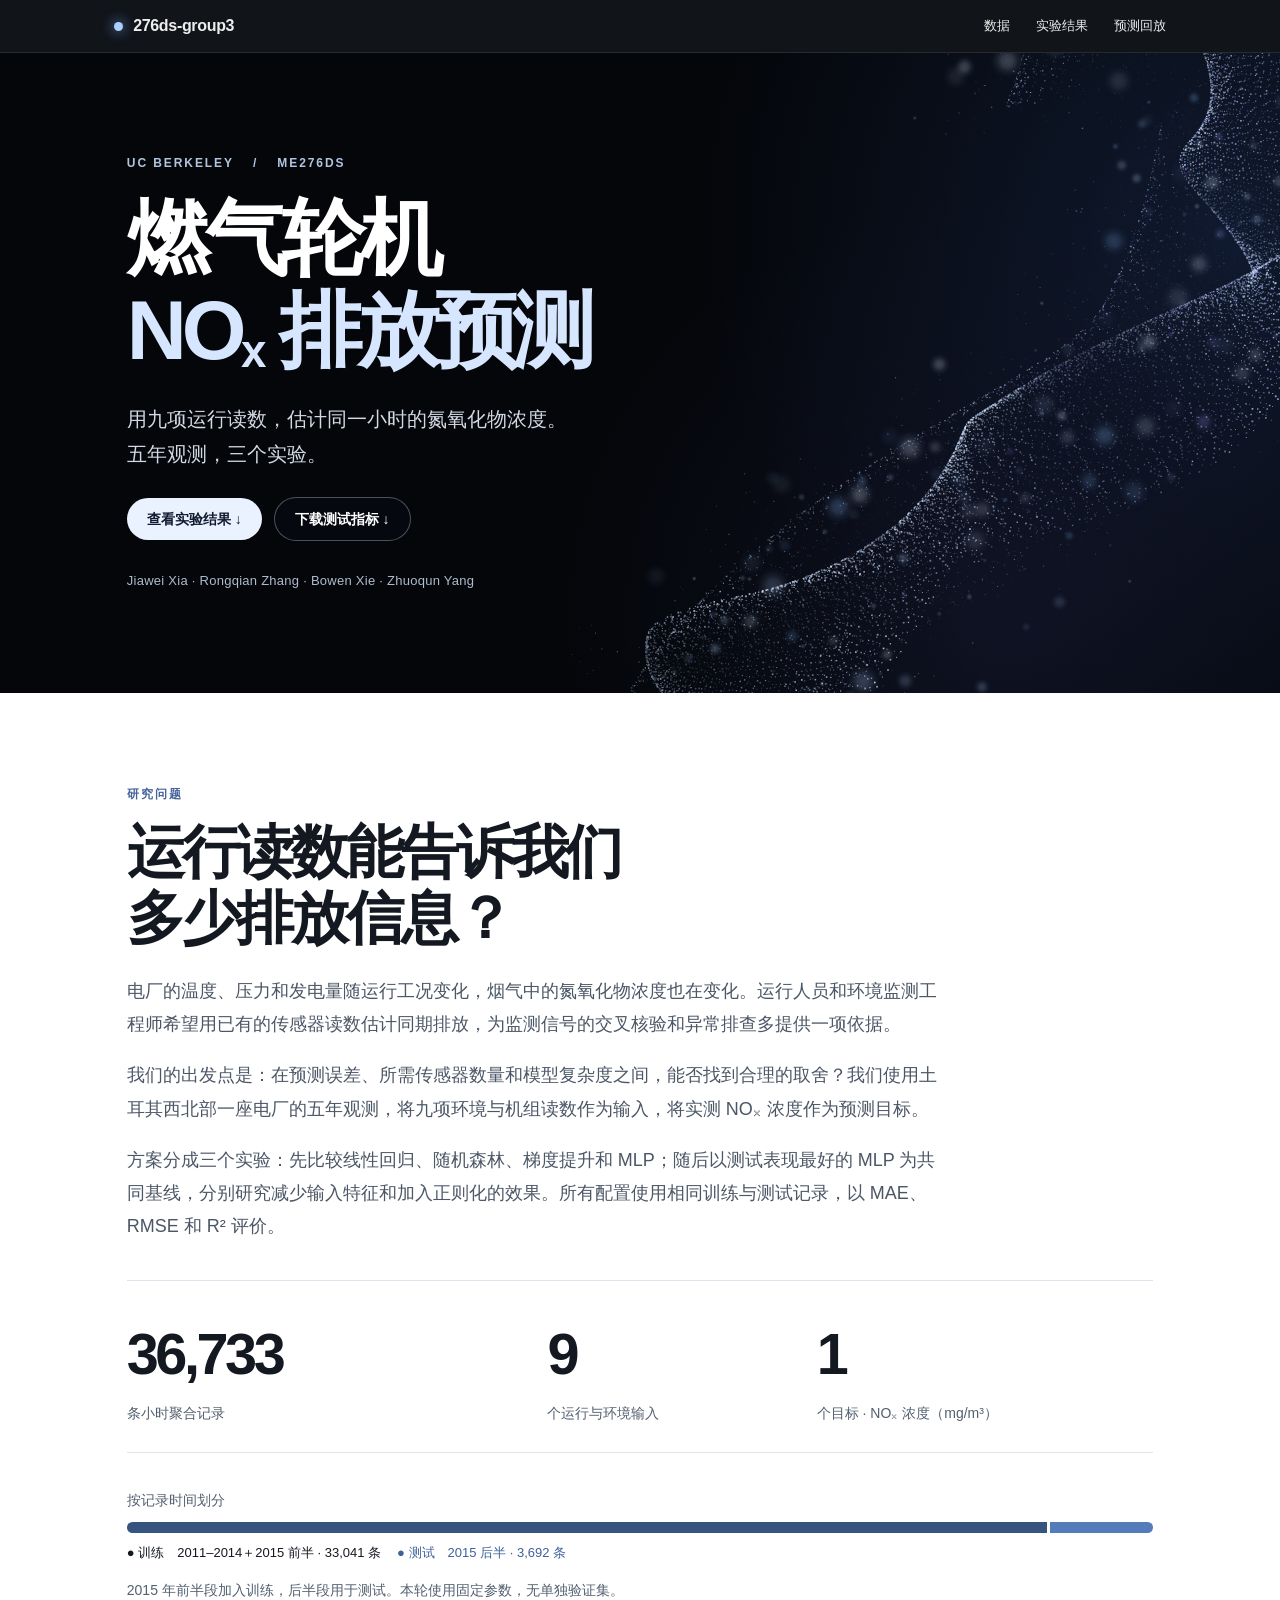
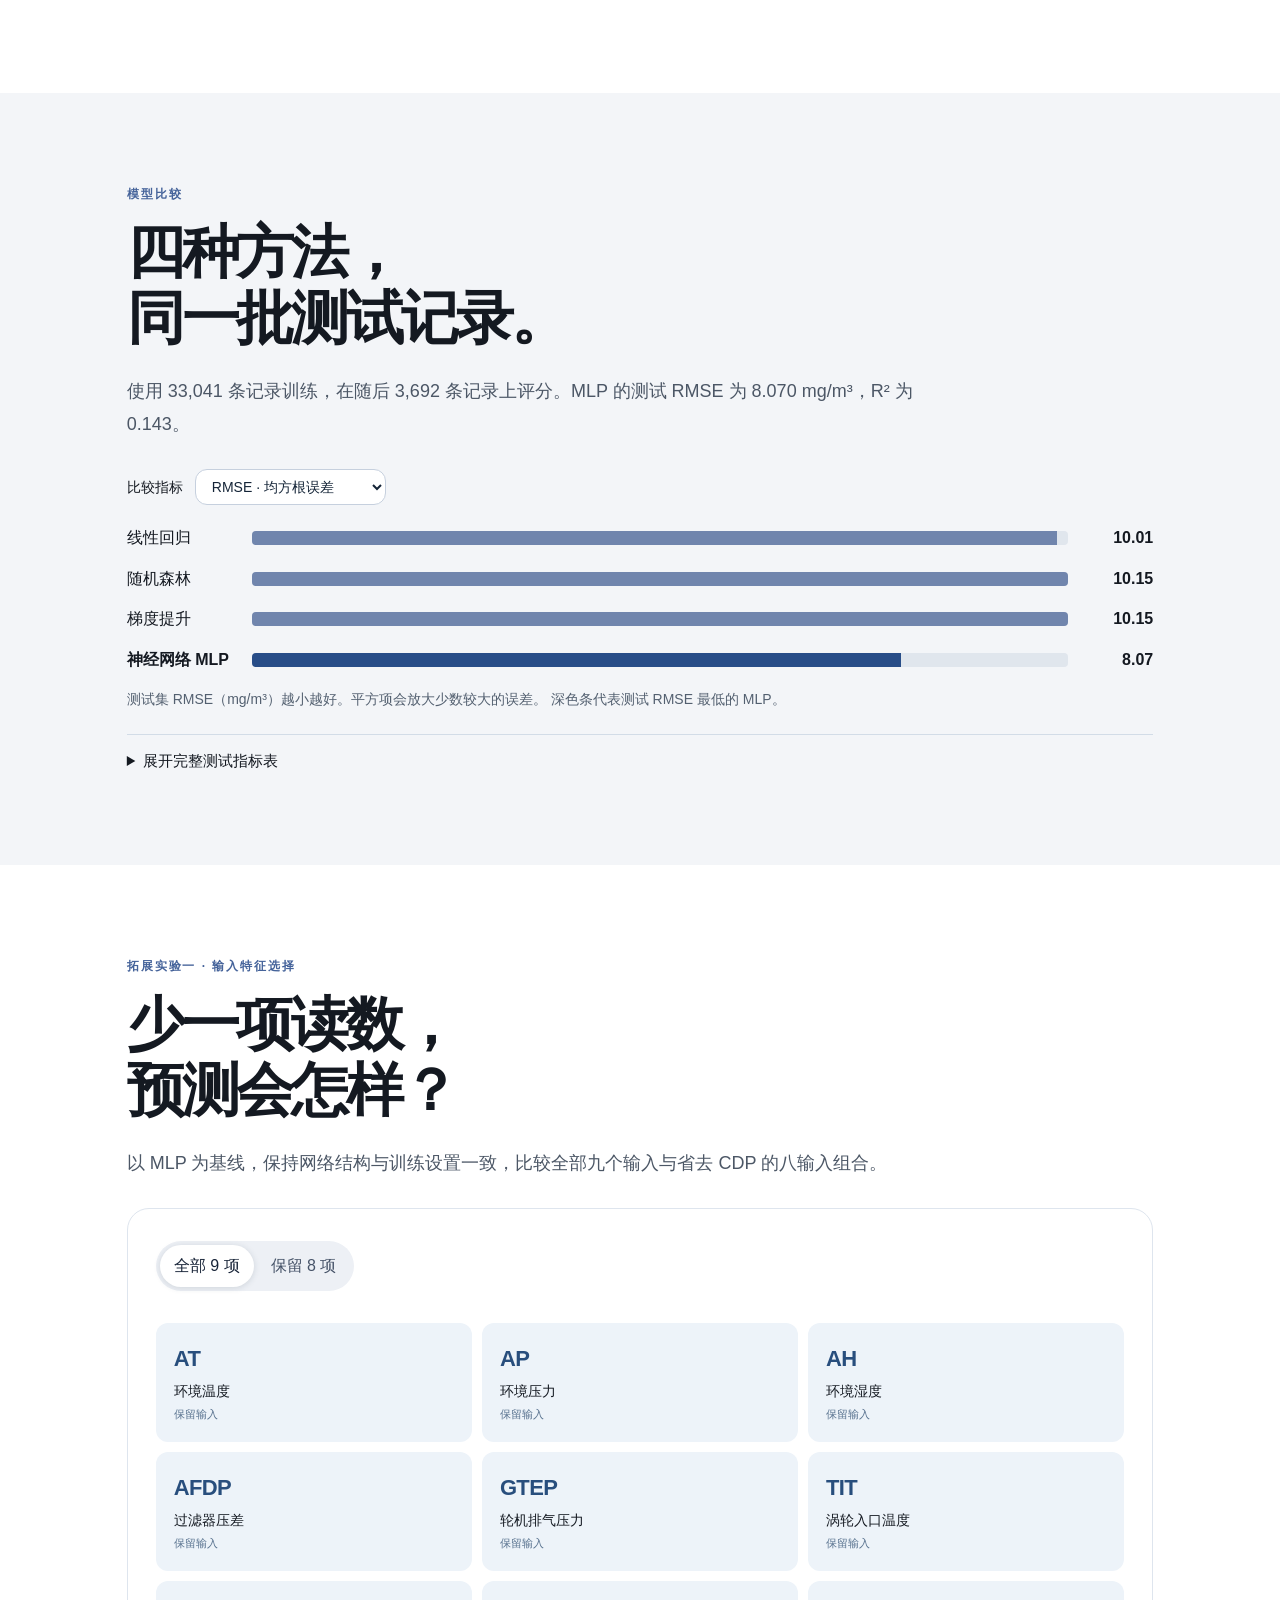
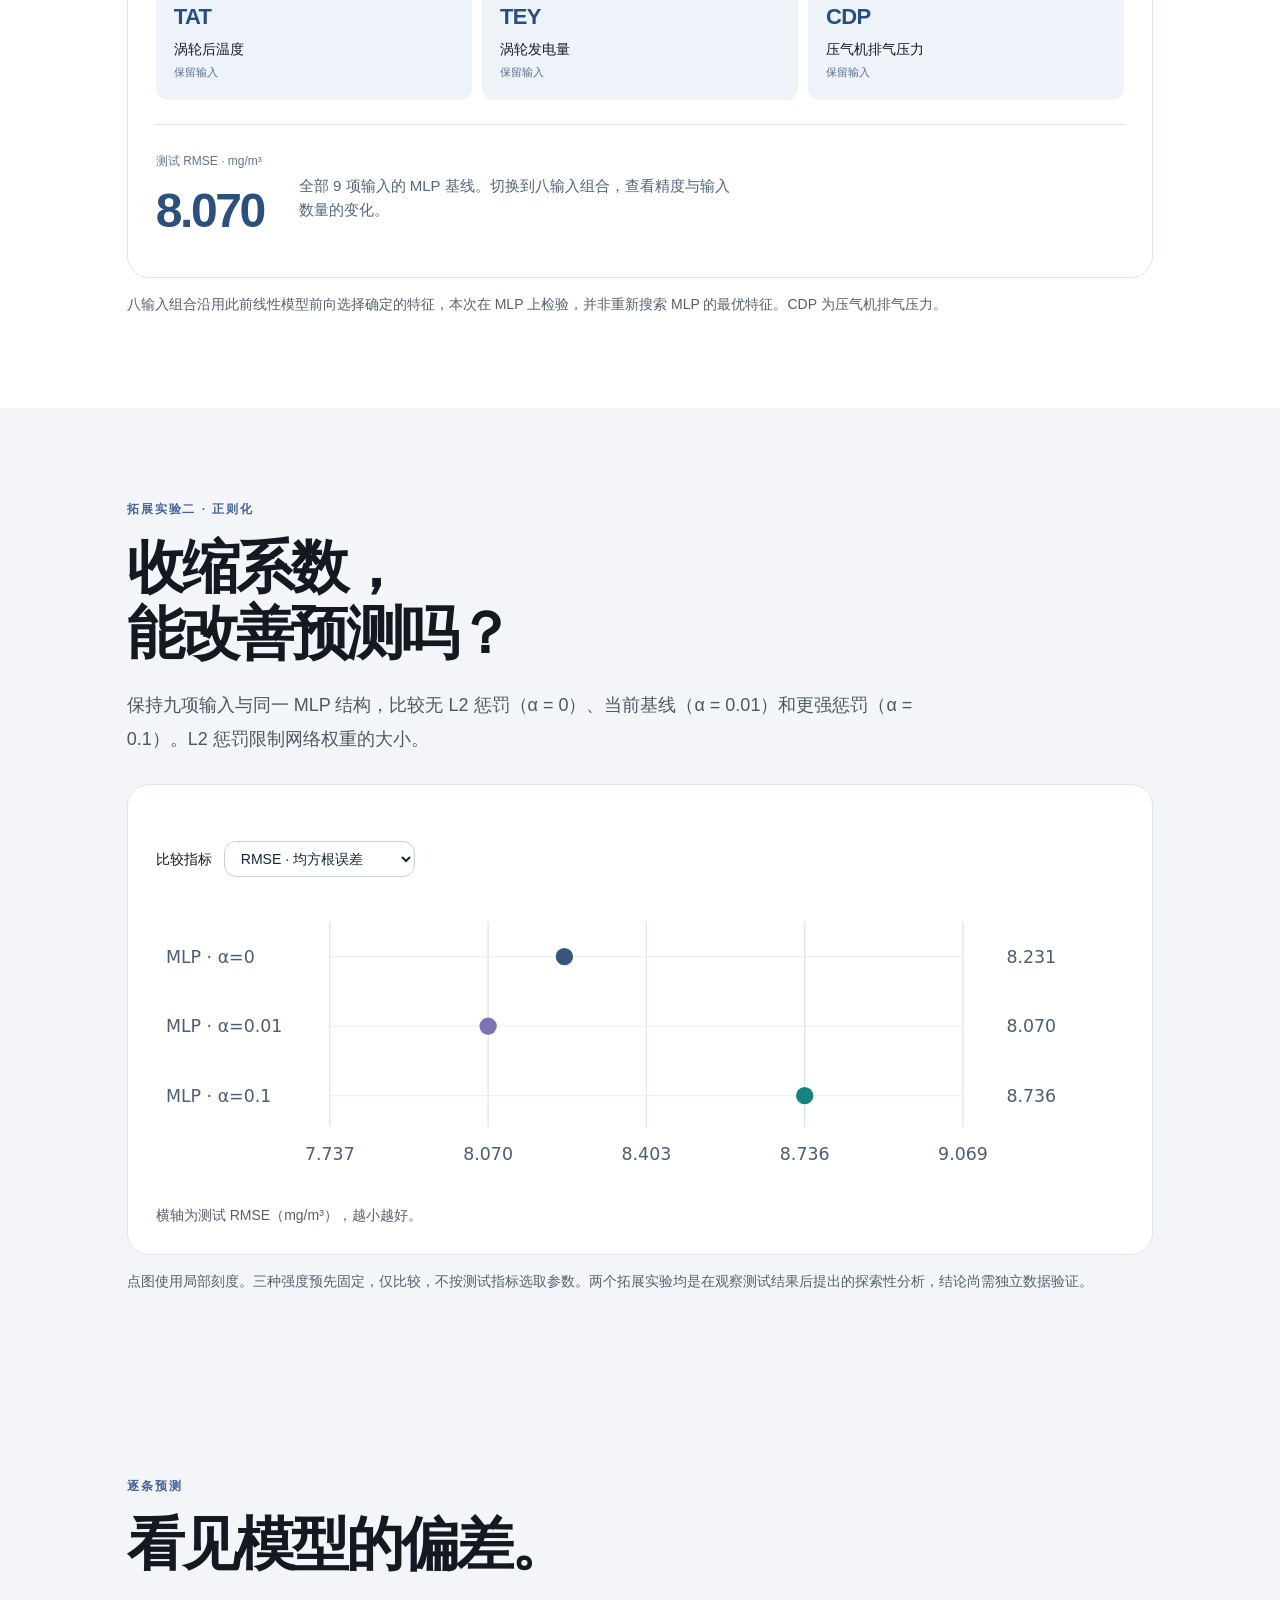
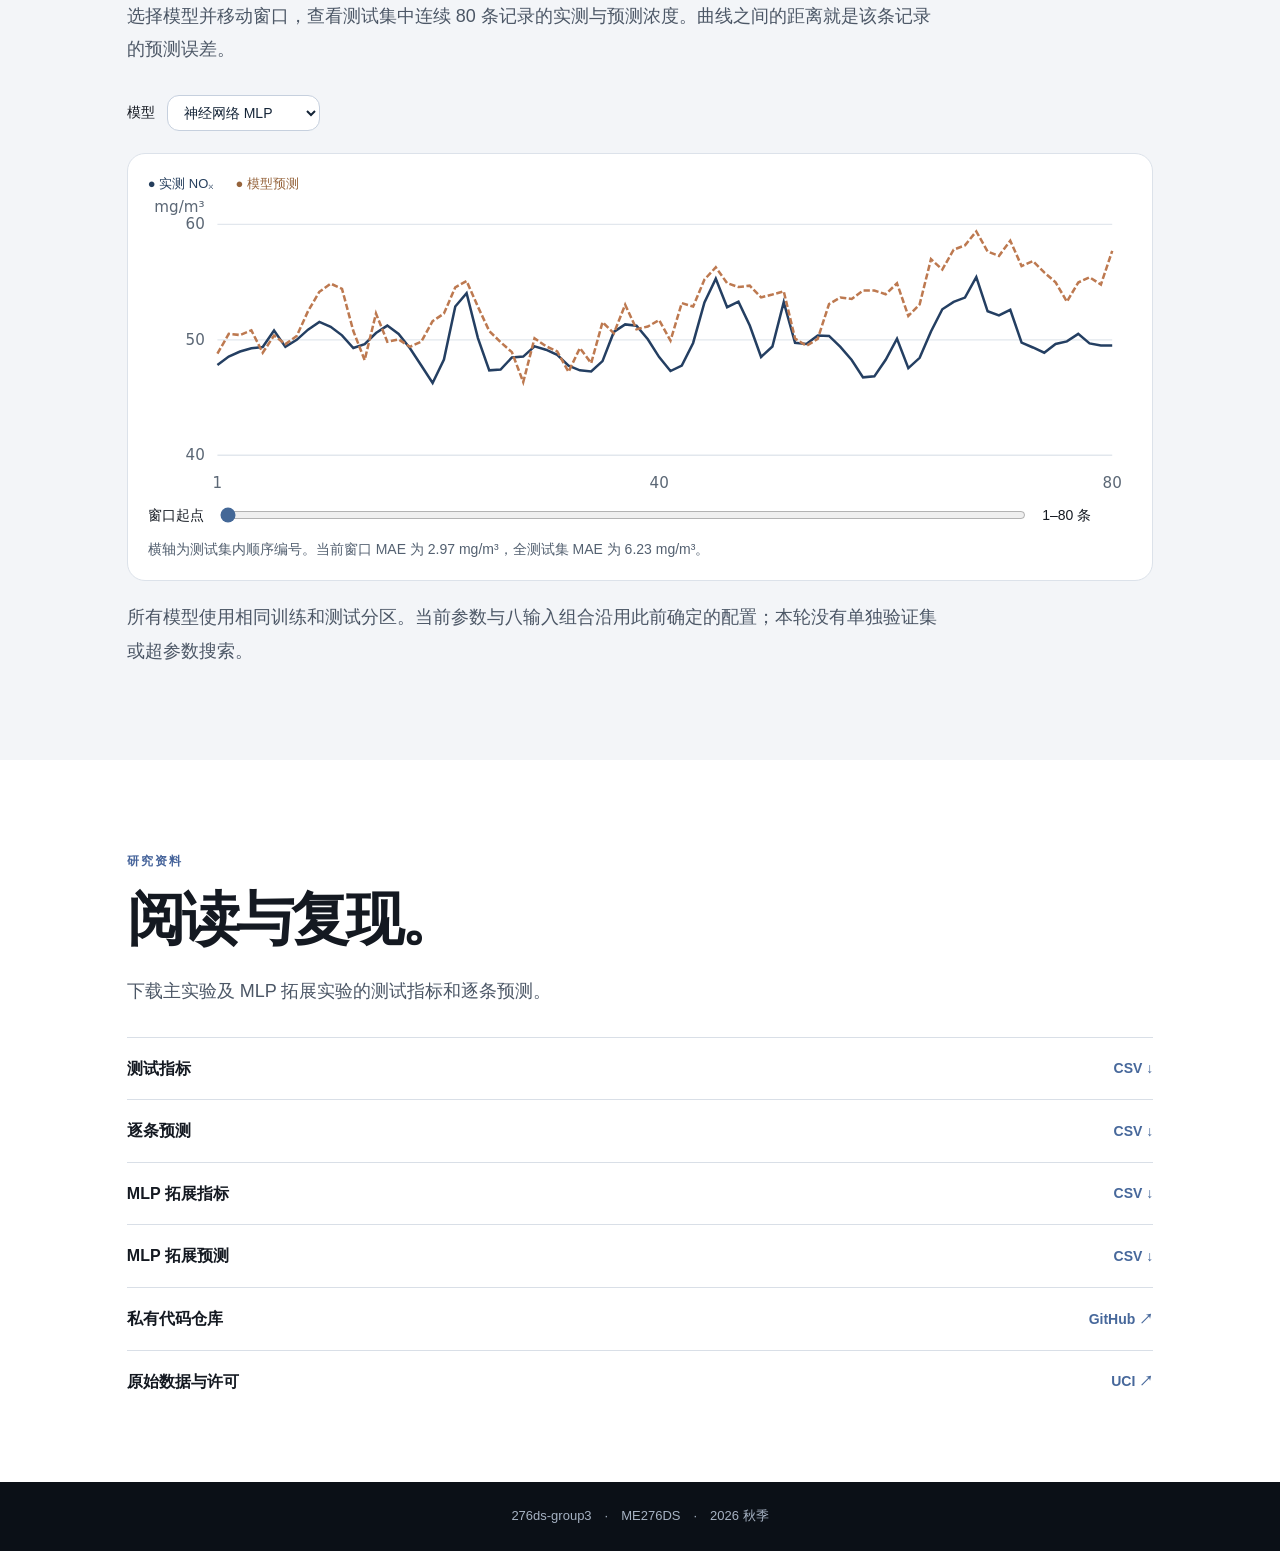
==== website/index.html @ f148b4e6 "Use MLP baseline for fixed feature and L2 ablation experiments" ====
<!doctype html>
<html lang="zh-CN"><head><meta charset="utf-8"><meta name="viewport" content="width=device-width, initial-scale=1"><meta name="theme-color" content="#070a11"><meta name="description" content="276ds-group3 使用五年真实燃气轮机数据，研究九种传感器读数与氮氧化物排放。"><title>燃气轮机 NOₓ 排放预测 · 276ds-group3</title><link rel="stylesheet" href="style.css"><script defer src="particles.js"></script><script defer src="results.js"></script><script defer src="extensions.js"></script><script defer src="app.js"></script></head>
<body><header><nav><a class="brand" href="#top"><i></i> 276ds-group3</a><div><a href="#study">数据</a><a href="#comparison">实验结果</a><a href="#trace">预测回放</a></div></nav></header>
<main><section id="top" class="hero"><canvas id="particles" aria-hidden="true"></canvas><div class="hero-in"><p class="eyebrow">UC BERKELEY　 /　 ME276DS</p><h1>燃气轮机<br><span>NO<sub>x</sub> 排放预测</span></h1><p class="lead">用九项运行读数，估计同一小时的氮氧化物浓度。<br>五年观测，三个实验。</p><div class="actions"><a class="pill light" href="#comparison">查看实验结果 ↓</a><a class="pill ghost" href="expanded_metrics.csv">下载测试指标 ↓</a></div><p class="authors">Jiawei Xia · Rongqian Zhang · Bowen Xie · Zhuoqun Yang</p></div></section>
<section class="wrap intro" id="study"><div class="kicker">研究问题</div><h2>运行读数能告诉我们<br>多少排放信息？</h2><p class="desc">电厂的温度、压力和发电量随运行工况变化，烟气中的氮氧化物浓度也在变化。运行人员和环境监测工程师希望用已有的传感器读数估计同期排放，为监测信号的交叉核验和异常排查多提供一项依据。</p><p class="desc study-copy">我们的出发点是：在预测误差、所需传感器数量和模型复杂度之间，能否找到合理的取舍？我们使用土耳其西北部一座电厂的五年观测，将九项环境与机组读数作为输入，将实测 NOₓ 浓度作为预测目标。</p><p class="desc study-copy">方案分成三个实验：先比较线性回归、随机森林、梯度提升和 MLP；随后以测试表现最好的 MLP 为共同基线，分别研究减少输入特征和加入正则化的效果。所有配置使用相同训练与测试记录，以 MAE、RMSE 和 R² 评价。</p><div class="numbers"><div><b>36,733</b><small>条小时聚合记录</small></div><div><b>9</b><small>个运行与环境输入</small></div><div><b>1</b><small>个目标 · NOₓ 浓度（mg/m³）</small></div></div>
<figure class="split"><figcaption>按记录时间划分</figcaption><div class="track"><i style="flex:33041"></i><i style="flex:3692"></i></div><div class="splitlabels"><span>● 训练　2011–2014＋2015 前半 · 33,041 条</span><span>● 测试　2015 后半 · 3,692 条</span></div></figure><p class="subtext">2015 年前半段加入训练，后半段用于测试。本轮使用固定参数，无单独验证集。</p></section>
<section class="band" id="comparison"><div class="wrap"><div class="kicker">模型比较</div><h2>四种方法，<br>同一批测试记录。</h2><p class="desc" id="comp-copy"></p><div class="toolbar"><label for="metric">比较指标</label><select id="metric"><option value="rmse">RMSE · 均方根误差</option><option value="mae">MAE · 平均绝对误差</option><option value="r2">R² · 决定系数</option></select></div><div id="bars" aria-live="polite"></div><p class="subtext" id="metric-note"></p><details><summary>展开完整测试指标表</summary><div class="scroll" id="table"></div></details></div></section>

<section class="wrap" id="features"><div class="kicker">拓展实验一 · 输入特征选择</div><h2>少一项读数，<br>预测会怎样？</h2><p class="desc">以 MLP 为基线，保持网络结构与训练设置一致，比较全部九个输入与省去 CDP 的八输入组合。</p><div class="experiment-box"><div class="switch"><button id="all-sensors" aria-pressed="true">全部 9 项</button><button id="less-sensors" aria-pressed="false">保留 8 项</button></div><div class="sensor-grid" id="sensor-grid"></div><div class="feature-result" aria-live="polite"><div><span>测试 RMSE · mg/m³</span><strong id="feature-rmse"></strong></div><p id="feature-message"></p></div></div><p class="subtext">八输入组合沿用此前线性模型前向选择确定的特征，本次在 MLP 上检验，并非重新搜索 MLP 的最优特征。CDP 为压气机排气压力。</p></section>
<section class="band" id="regularization"><div class="wrap"><div class="kicker">拓展实验二 · 正则化</div><h2>收缩系数，<br>能改善预测吗？</h2><p class="desc">保持九项输入与同一 MLP 结构，比较无 L2 惩罚（α = 0）、当前基线（α = 0.01）和更强惩罚（α = 0.1）。L2 惩罚限制网络权重的大小。</p><div class="experiment-box"><div class="toolbar"><label for="reg-metric">比较指标</label><select id="reg-metric"><option value="rmse">RMSE · 均方根误差</option><option value="mae">MAE · 平均绝对误差</option><option value="r2">R² · 决定系数</option></select></div><div id="reg-chart" aria-live="polite"></div><p id="reg-caption" class="subtext"></p></div><p class="subtext">点图使用局部刻度。三种强度预先固定，仅比较，不按测试指标选取参数。两个拓展实验均是在观察测试结果后提出的探索性分析，结论尚需独立数据验证。</p></div></section>
<section class="band" id="trace"><div class="wrap"><div class="kicker">逐条预测</div><h2>看见模型的偏差。</h2><p class="desc">选择模型并移动窗口，查看测试集中连续 80 条记录的实测与预测浓度。曲线之间的距离就是该条记录的预测误差。</p><div class="toolbar"><label for="trace-model">模型</label><select id="trace-model"></select></div><figure class="trace"><div class="legend"><span>● 实测 NOₓ</span><span>● 模型预测</span></div><div id="line-chart"></div><div class="trace-control"><label for="window">窗口起点</label><input id="window" type="range" min="0" max="3612" value="0"><output id="window-value"></output></div><figcaption id="trace-note"></figcaption></figure><p class="desc" id="failure"></p></div></section>
<section class="wrap finish" id="resources"><div class="kicker">研究资料</div><h2>阅读与复现。</h2><p class="desc">下载主实验及 MLP 拓展实验的测试指标和逐条预测。</p><div class="resource-links"><a href="expanded_metrics.csv">测试指标 <span>CSV ↓</span></a><a href="expanded_predictions.csv">逐条预测 <span>CSV ↓</span></a><a href="mlp_extension_metrics.csv">MLP 拓展指标 <span>CSV ↓</span></a><a href="mlp_extension_predictions.csv">MLP 拓展预测 <span>CSV ↓</span></a><a href="https://github.com/HARROLDX/Me276ds-turbine-project">私有代码仓库 <span>GitHub ↗</span></a><a href="https://doi.org/10.24432/C5WC95">原始数据与许可 <span>UCI ↗</span></a></div></section></main><footer>276ds-group3　·　ME276DS　·　2026 秋季</footer></body></html>
---- website/style.css ----
*{box-sizing:border-box}html{scroll-behavior:smooth;scroll-padding-top:64px}body{margin:0;color:#141921;background:white;font-family:-apple-system,BlinkMacSystemFont,"PingFang SC","Noto Sans SC",sans-serif;line-height:1.6}button,select,input{font:inherit}a{color:inherit;text-decoration:none}a:focus-visible,button:focus-visible,select:focus-visible,input:focus-visible,summary:focus-visible{outline:3px solid #728ceb;outline-offset:4px}header{position:sticky;top:0;z-index:5;background:#080b10f5;color:#eee;border-bottom:1px solid #ffffff18;backdrop-filter:blur(18px)}nav{max-width:1180px;margin:auto;min-height:52px;display:flex;align-items:center;justify-content:space-between;padding:0 5%}.brand{font-weight:700;letter-spacing:-.02em}.brand i{display:inline-block;width:9px;height:9px;border-radius:50%;background:#abcfff;margin-right:6px;box-shadow:0 0 13px #77a6fd}nav div{display:flex;align-items:center;gap:26px;font-size:13px}.navpdf{font-weight:650}.hero{position:relative;color:white;background:#05080e;isolation:isolate;overflow:hidden}.hero canvas{position:absolute;inset:0;width:100%;height:100%;pointer-events:none;z-index:-1}.hero-in,.wrap{max-width:1180px;margin:auto;padding:92px 6%}.hero-in{min-height:640px;display:flex;flex-direction:column;align-items:flex-start;justify-content:center}.eyebrow,.kicker{font-size:12px;letter-spacing:.16em;font-weight:650}.eyebrow{color:#b1c5e1;margin:0 0 20px}h1,h2,h3,p,figure{margin:0}h1{font-size:clamp(55px,6.5vw,94px);line-height:1.1;letter-spacing:-.063em}h1 span{color:#d7e6ff}sub{vertical-align:-.18em;font-size:.55em}.lead{font-size:clamp(17px,1.6vw,22px);line-height:1.7;margin:25px 0;color:#d2d9e3}.actions,.toolbar,.switch{display:flex;gap:12px;align-items:center;flex-wrap:wrap}.pill{border-radius:100px;padding:10px 20px;font-size:14px;font-weight:600}.light{background:#eaf1ff;color:#111b30}.ghost{border:1px solid #a2b0c070;background:#080d1770}.authors{margin-top:30px;color:#aebccc;font-size:13px;letter-spacing:.02em}.kicker{color:#45639a;margin-bottom:15px}h2{font-size:clamp(36px,4.5vw,62px);line-height:1.15;letter-spacing:-.055em;margin-bottom:23px}h3{font-size:24px;letter-spacing:-.035em;margin:22px 0 10px}.desc{font-size:18px;color:#4c5766;max-width:820px;line-height:1.85}.numbers{display:grid;grid-template-columns:1.25fr .8fr 1fr;margin:36px 0;border-block:1px solid #dce3ea;padding:27px 0}.numbers b{display:block;font-size:clamp(28px,4.5vw,61px);letter-spacing:-.06em;font-variant-numeric:tabular-nums}.numbers small,.subtext,figcaption{color:#536070;font-size:14px}.track{height:11px;border-radius:8px;display:flex;overflow:hidden;gap:3px;margin:10px 0}.track i:nth-child(1){flex:29349;background:#37547f}.track i:nth-child(2){flex:3692;background:#547bba}.track i:nth-child(3){flex:3692;background:#9585cf}.splitlabels{display:flex;flex-wrap:wrap;gap:8px 16px;font-size:13px}.splitlabels span:nth-child(2){color:#3e619c}.splitlabels span:nth-child(3){color:#735fa5}.subtext{margin-top:15px}.band{background:#f3f5f8}.toolbar{margin:28px 0 20px;font-size:14px}.toolbar select{color:#142437;border:1px solid #c6d0de;border-radius:12px;padding:8px 30px 8px 12px;background:white}.barrow{display:grid;grid-template-columns:110px 1fr 70px;align-items:center;gap:15px;margin:15px 0}.barrow strong{text-align:right;font-variant-numeric:tabular-nums}.bartrack{height:14px;background:#e0e6ed;position:relative;border-radius:4px;overflow:hidden}.barfill{display:block;height:100%;background:#7085ad}.barrow.chosen .barfill{background:#284d88}.barrow.chosen .name{font-weight:700}details{margin-top:24px;border-top:1px solid #d2dce7;padding-top:14px}summary{cursor:pointer;font-size:15px;font-weight:550}.scroll{overflow-x:auto}table{width:100%;border-collapse:collapse;font-size:14px;margin-top:15px;font-variant-numeric:tabular-nums}td,th{text-align:right;padding:9px 7px;border-bottom:1px solid #d8e0e9;white-space:nowrap}td:first-child,th:first-child{text-align:left}.switch{display:inline-flex;gap:3px;background:#edf0f5;border-radius:30px;padding:4px;margin:4px 0 8px}.switch button{border:0;border-radius:24px;color:#465368;background:transparent;cursor:pointer;padding:8px 14px}.switch button[aria-pressed=true]{background:white;color:#182438;box-shadow:0 1px 6px #24344826}.figure,.trace{margin-top:22px;padding:20px;background:white;border:1px solid #dce2ea;border-radius:18px}.figure img{width:100%;height:auto;display:block}.figure figcaption,.trace figcaption{margin:12px 0 0}.legend{display:flex;gap:20px;font-size:13px}.legend span:first-child{color:#253e5c}.legend span:last-child{color:#95633b}#line-chart svg{display:block;width:100%;height:auto}.trace-control{display:flex;align-items:center;gap:14px;font-size:14px;flex-wrap:wrap}.trace-control input{flex:1;min-width:95px;accent-color:#446897}.trace-control output{min-width:90px}.trace+.desc{margin-top:20px}.resource-links{margin-top:28px}.resource-links a{display:flex;justify-content:space-between;align-items:center;border-top:1px solid #d9dfe7;padding:18px 0;font-weight:650}.resource-links span{font-size:14px;color:#47689b}.finish{padding-bottom:70px}footer{padding:24px 6%;background:#0b1017;color:#a6b2c3;text-align:center;font-size:13px}@media(max-width:650px){nav{padding:0 5%}nav div{gap:12px}nav a[href="#study"],nav a[href="#trace"]{display:none}.hero-in,.wrap{padding:58px 6%}.hero-in{min-height:570px}.hero:after{position:absolute;inset:0;content:"";background:linear-gradient(90deg,#060810a6,transparent 86%);z-index:-1}.lead,.desc{font-size:16px}.authors{font-size:12px;max-width:265px}.numbers{gap:8px}.numbers small{font-size:12px}.barrow{grid-template-columns:84px 1fr 54px;gap:8px}.figure,.trace{padding:10px}.eyebrow{font-size:11px}.wrap .kicker{margin-bottom:10px}.trace-control{gap:6px}.legend{font-size:12px}}@media(prefers-reduced-motion:reduce){html{scroll-behavior:auto}}

.study-copy{margin-top:18px}.experiment-box{margin-top:28px;padding:28px;border-radius:22px;background:#fff;border:1px solid #dee5ee}.sensor-grid{display:grid;grid-template-columns:repeat(3,1fr);gap:10px;margin:24px 0}.sensor{border-radius:12px;padding:18px;background:#edf3f9;display:flex;flex-direction:column;gap:4px;transition:background .25s,color .25s}.sensor b{color:#284e7d;font-size:22px;letter-spacing:-.03em}.sensor span{font-size:14px}.sensor small{font-size:11px;color:#57718e}.sensor.omitted{background:#f3f3f4;color:#969ba3;border:1px dashed #c5ccd5;padding:17px}.sensor.omitted b,.sensor.omitted small{color:#858c98}.feature-result{border-top:1px solid #dbe4ef;padding-top:22px;display:flex;align-items:center;gap:35px}.feature-result span{font-size:12px;color:#61758d}.feature-result strong{display:block;font-size:48px;letter-spacing:-.05em;font-variant-numeric:tabular-nums;color:#2c507e}.feature-result p{max-width:440px;color:#50657e;font-size:15px}#reg-chart svg{width:100%;display:block}@media(max-width:650px){.experiment-box{padding:16px}.sensor{padding:11px}.sensor.omitted{padding:10px}.sensor span{font-size:12px}.feature-result{gap:15px;align-items:flex-start;flex-direction:column}.feature-result strong{font-size:40px}}
@media(max-width:600px){#reg-chart{overflow-x:auto}#reg-chart svg{min-width:540px}}
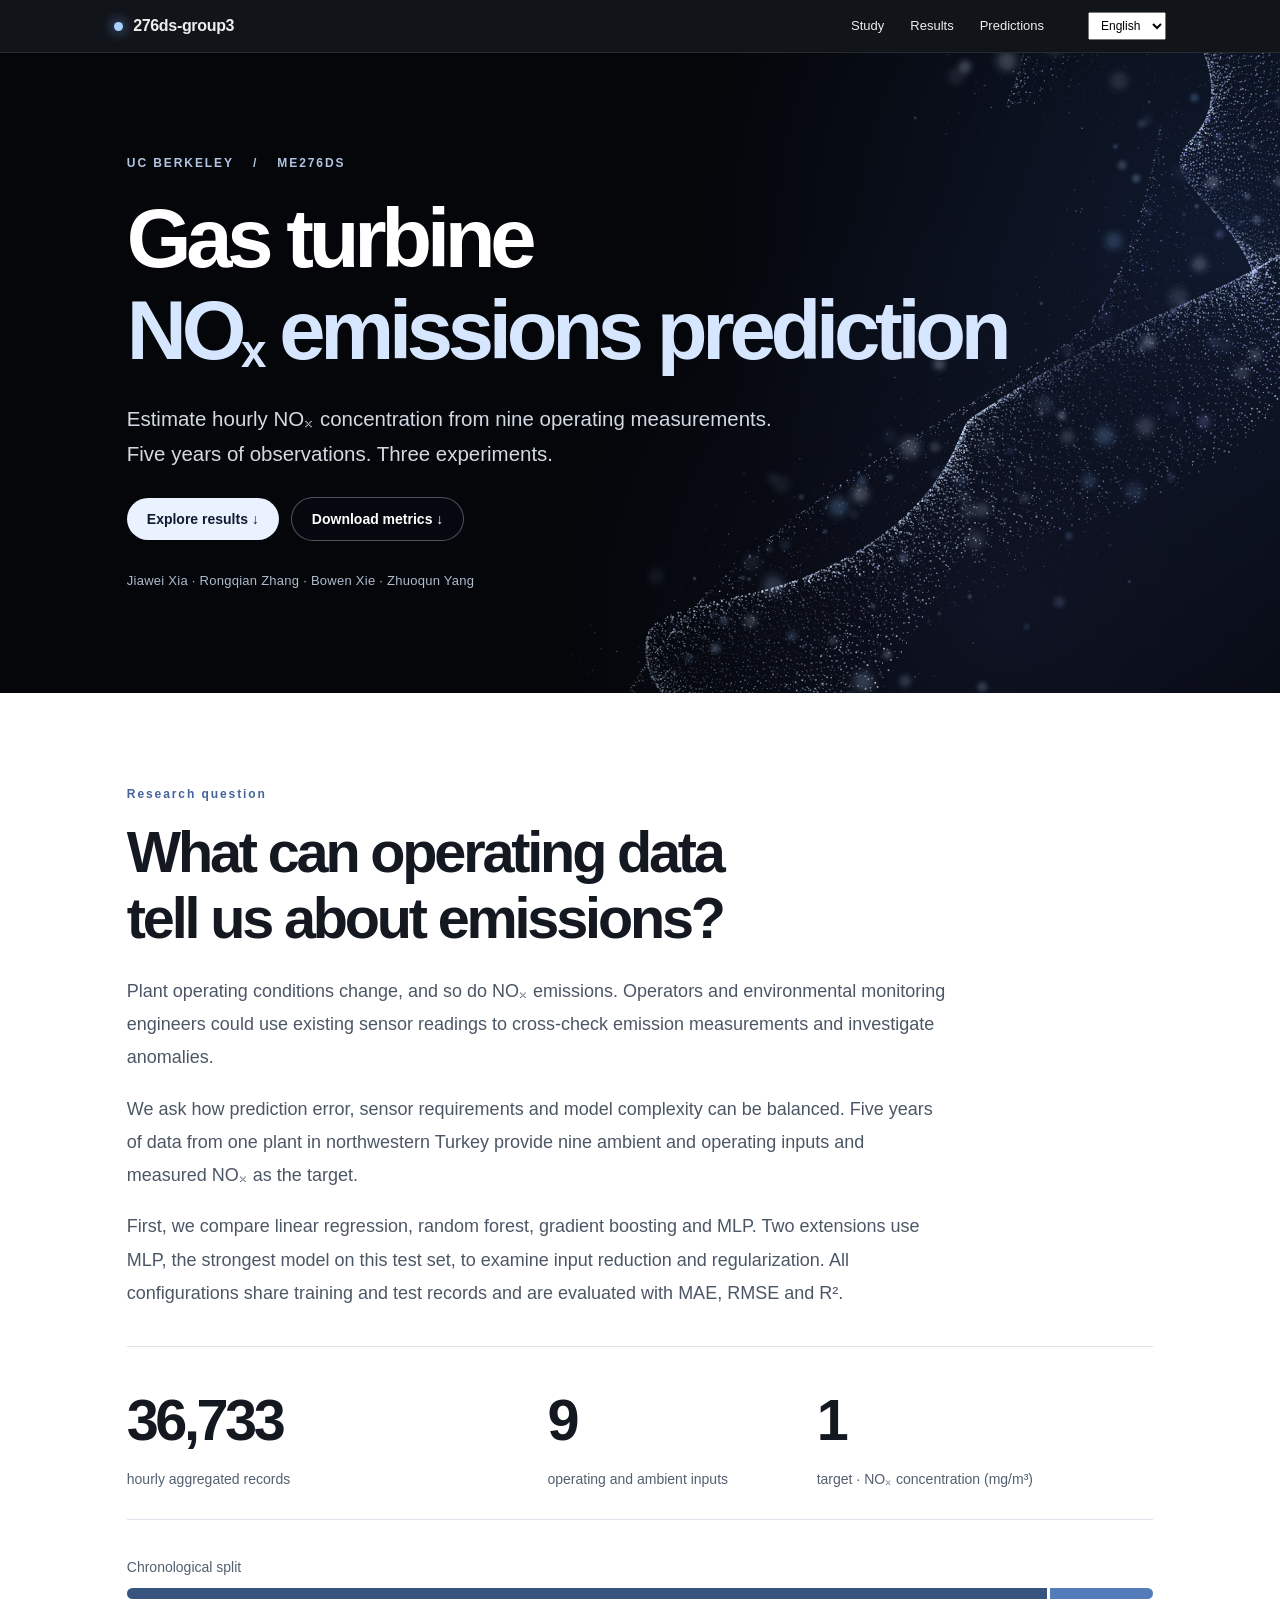
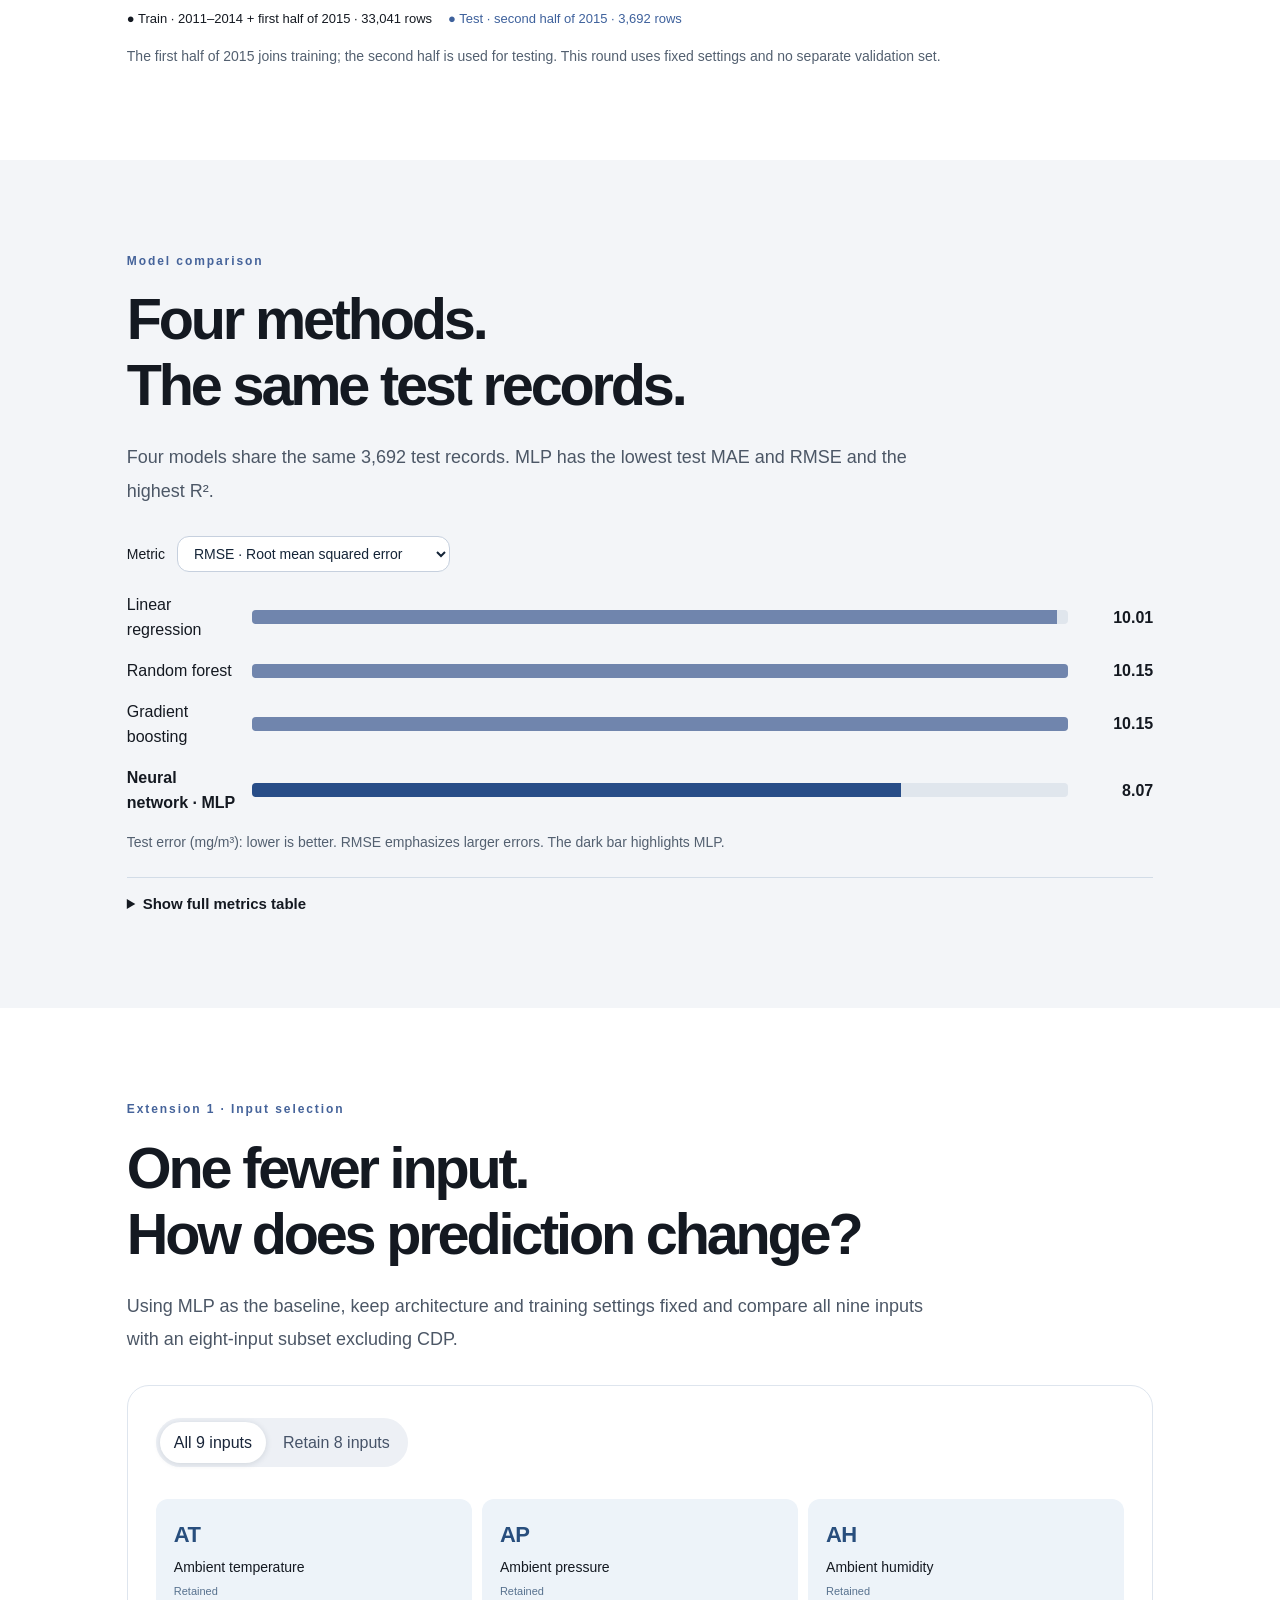
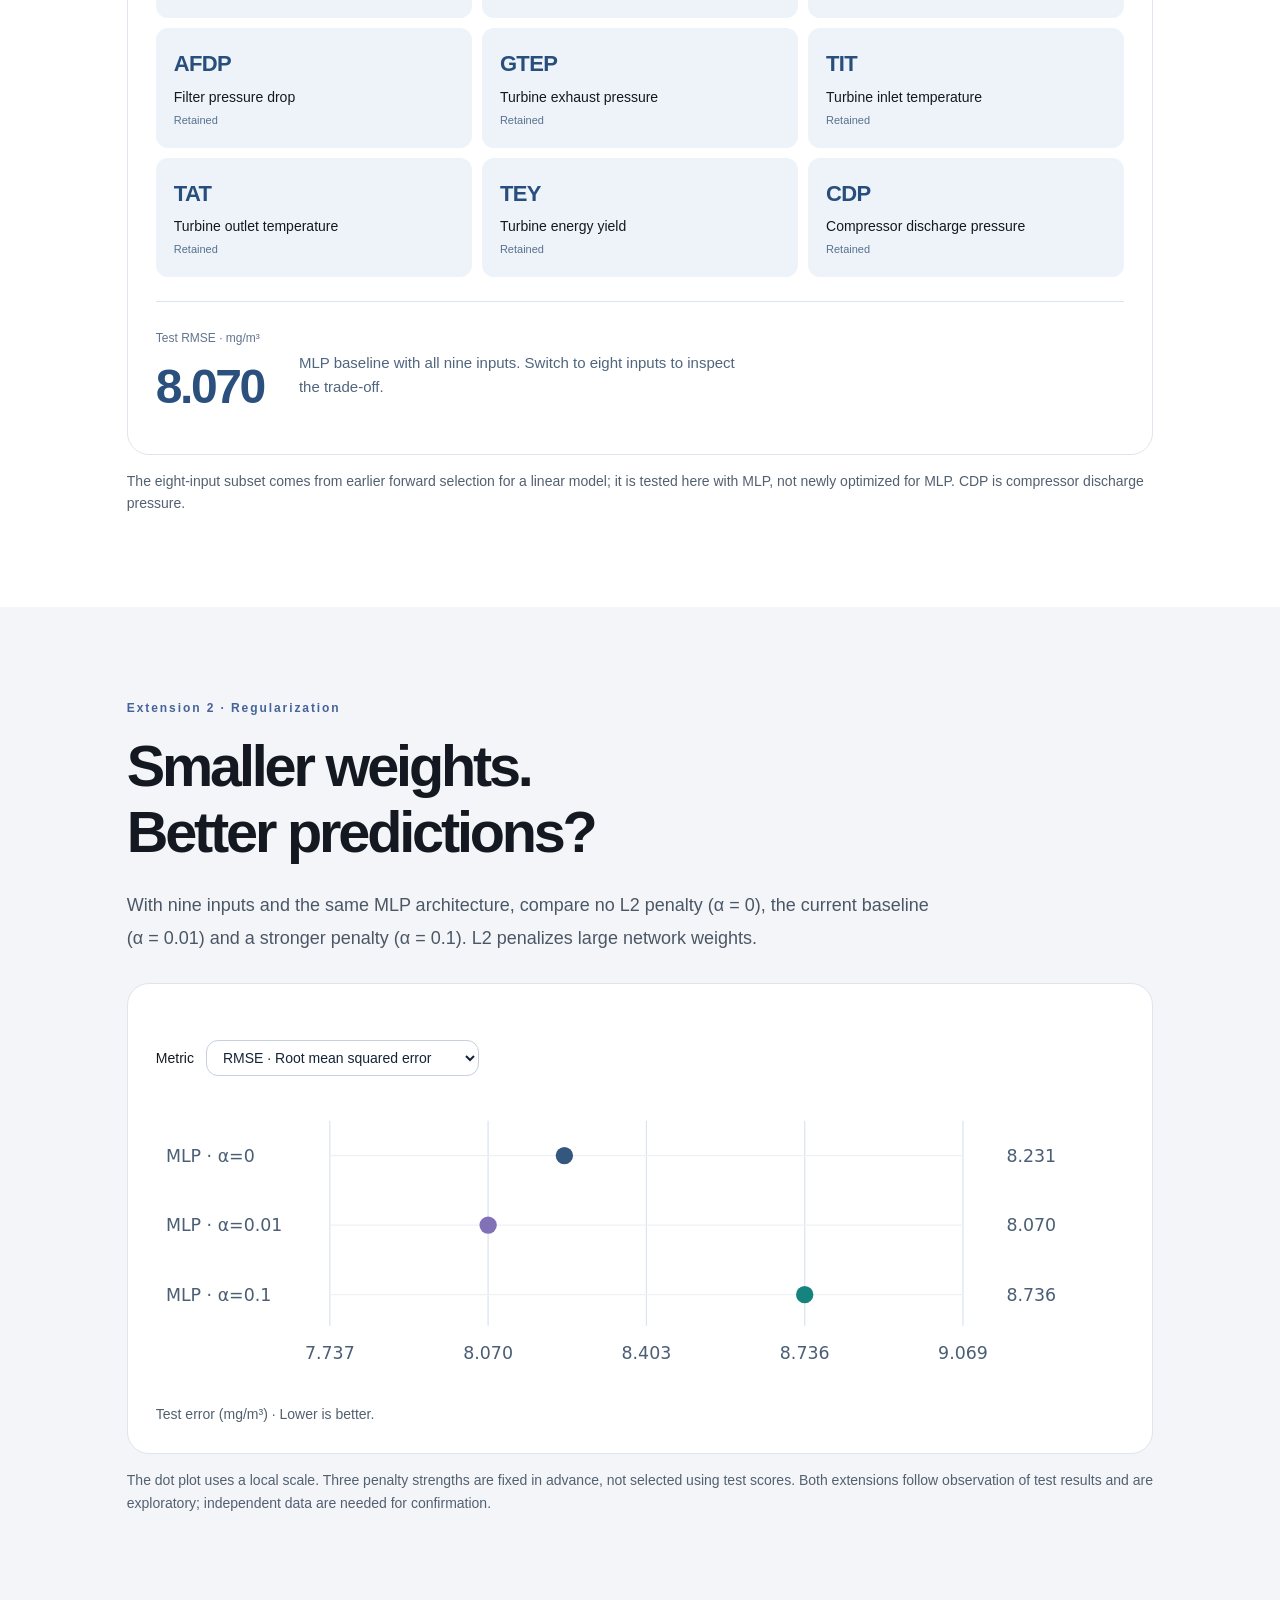
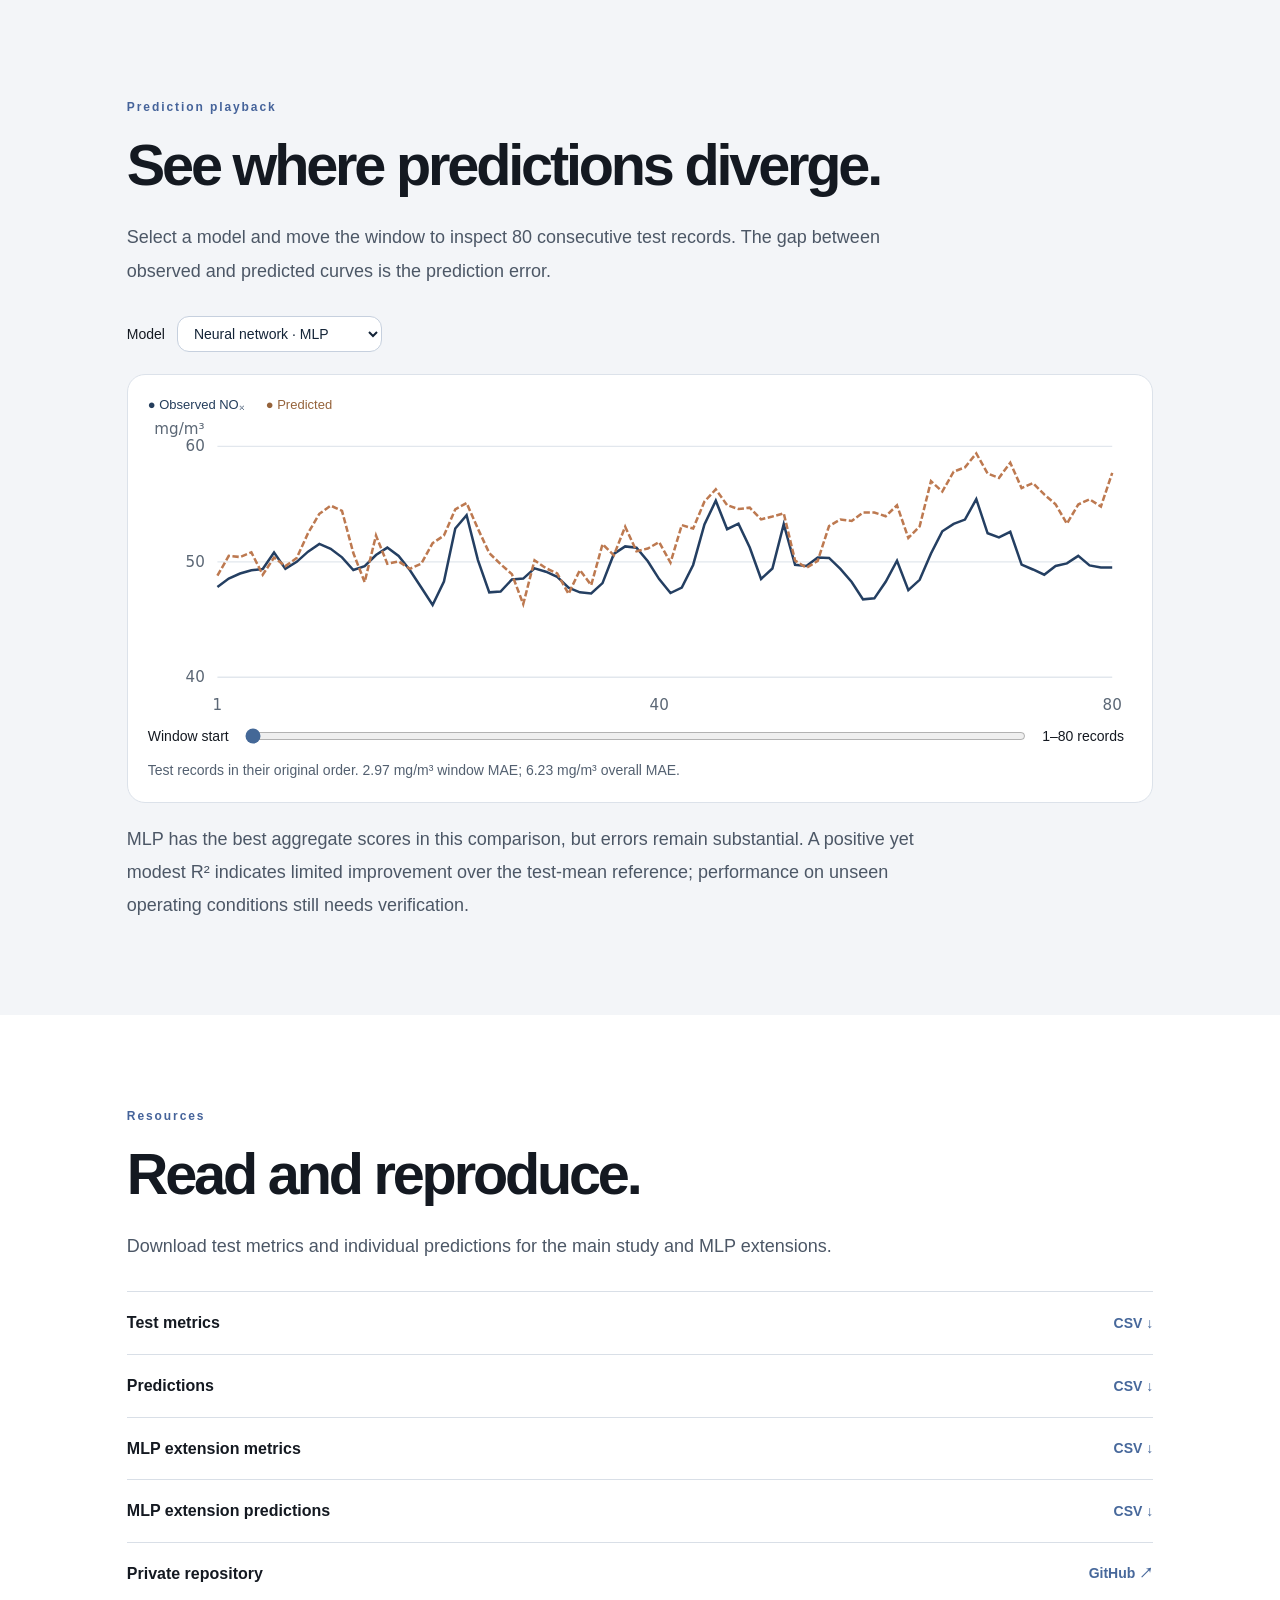
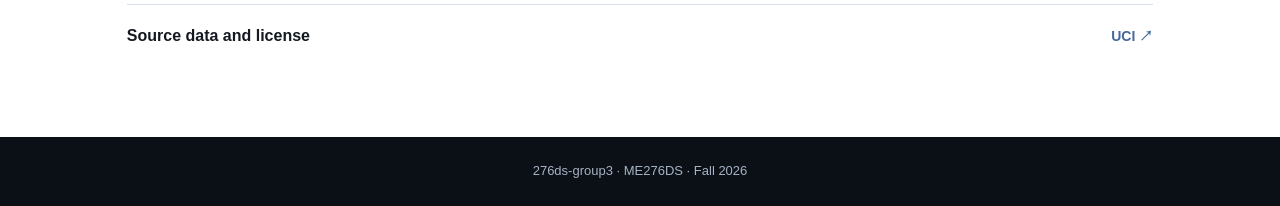
==== commit 2ddb1359: "Add English-first bilingual site and bilingual progress briefing" ====
--- a/website/index.html
+++ b/website/index.html
@@ -1,6 +1,6 @@
 <!doctype html>
-<html lang="zh-CN"><head><meta charset="utf-8"><meta name="viewport" content="width=device-width, initial-scale=1"><meta name="theme-color" content="#070a11"><meta name="description" content="276ds-group3 使用五年真实燃气轮机数据，研究九种传感器读数与氮氧化物排放。"><title>燃气轮机 NOₓ 排放预测 · 276ds-group3</title><link rel="stylesheet" href="style.css"><script defer src="particles.js"></script><script defer src="results.js"></script><script defer src="extensions.js"></script><script defer src="app.js"></script></head>
-<body><header><nav><a class="brand" href="#top"><i></i> 276ds-group3</a><div><a href="#study">数据</a><a href="#comparison">实验结果</a><a href="#trace">预测回放</a></div></nav></header>
+<html lang="zh-CN"><head><meta charset="utf-8"><meta name="viewport" content="width=device-width, initial-scale=1"><meta name="theme-color" content="#070a11"><meta name="description" content="276ds-group3 使用五年真实燃气轮机数据，研究九种传感器读数与氮氧化物排放。"><title>燃气轮机 NOₓ 排放预测 · 276ds-group3</title><link rel="stylesheet" href="style.css"><script defer src="particles.js"></script><script defer src="results.js"></script><script defer src="extensions.js"></script><script defer src="app.js"></script><script defer src="language.js"></script></head>
+<body><header><nav><a class="brand" href="#top"><i></i> 276ds-group3</a><div><a href="#study">数据</a><a href="#comparison">实验结果</a><a href="#trace">预测回放</a><select id="language" aria-label="Language"><option value="en">English</option><option value="zh">中文</option></select></div></nav></header>
 <main><section id="top" class="hero"><canvas id="particles" aria-hidden="true"></canvas><div class="hero-in"><p class="eyebrow">UC BERKELEY　 /　 ME276DS</p><h1>燃气轮机<br><span>NO<sub>x</sub> 排放预测</span></h1><p class="lead">用九项运行读数，估计同一小时的氮氧化物浓度。<br>五年观测，三个实验。</p><div class="actions"><a class="pill light" href="#comparison">查看实验结果 ↓</a><a class="pill ghost" href="expanded_metrics.csv">下载测试指标 ↓</a></div><p class="authors">Jiawei Xia · Rongqian Zhang · Bowen Xie · Zhuoqun Yang</p></div></section>
 <section class="wrap intro" id="study"><div class="kicker">研究问题</div><h2>运行读数能告诉我们<br>多少排放信息？</h2><p class="desc">电厂的温度、压力和发电量随运行工况变化，烟气中的氮氧化物浓度也在变化。运行人员和环境监测工程师希望用已有的传感器读数估计同期排放，为监测信号的交叉核验和异常排查多提供一项依据。</p><p class="desc study-copy">我们的出发点是：在预测误差、所需传感器数量和模型复杂度之间，能否找到合理的取舍？我们使用土耳其西北部一座电厂的五年观测，将九项环境与机组读数作为输入，将实测 NOₓ 浓度作为预测目标。</p><p class="desc study-copy">方案分成三个实验：先比较线性回归、随机森林、梯度提升和 MLP；随后以测试表现最好的 MLP 为共同基线，分别研究减少输入特征和加入正则化的效果。所有配置使用相同训练与测试记录，以 MAE、RMSE 和 R² 评价。</p><div class="numbers"><div><b>36,733</b><small>条小时聚合记录</small></div><div><b>9</b><small>个运行与环境输入</small></div><div><b>1</b><small>个目标 · NOₓ 浓度（mg/m³）</small></div></div>
 <figure class="split"><figcaption>按记录时间划分</figcaption><div class="track"><i style="flex:33041"></i><i style="flex:3692"></i></div><div class="splitlabels"><span>● 训练　2011–2014＋2015 前半 · 33,041 条</span><span>● 测试　2015 后半 · 3,692 条</span></div></figure><p class="subtext">2015 年前半段加入训练，后半段用于测试。本轮使用固定参数，无单独验证集。</p></section>
--- a/website/style.css
+++ b/website/style.css
@@ -2,3 +2,5 @@
 
 .study-copy{margin-top:18px}.experiment-box{margin-top:28px;padding:28px;border-radius:22px;background:#fff;border:1px solid #dee5ee}.sensor-grid{display:grid;grid-template-columns:repeat(3,1fr);gap:10px;margin:24px 0}.sensor{border-radius:12px;padding:18px;background:#edf3f9;display:flex;flex-direction:column;gap:4px;transition:background .25s,color .25s}.sensor b{color:#284e7d;font-size:22px;letter-spacing:-.03em}.sensor span{font-size:14px}.sensor small{font-size:11px;color:#57718e}.sensor.omitted{background:#f3f3f4;color:#969ba3;border:1px dashed #c5ccd5;padding:17px}.sensor.omitted b,.sensor.omitted small{color:#858c98}.feature-result{border-top:1px solid #dbe4ef;padding-top:22px;display:flex;align-items:center;gap:35px}.feature-result span{font-size:12px;color:#61758d}.feature-result strong{display:block;font-size:48px;letter-spacing:-.05em;font-variant-numeric:tabular-nums;color:#2c507e}.feature-result p{max-width:440px;color:#50657e;font-size:15px}#reg-chart svg{width:100%;display:block}@media(max-width:650px){.experiment-box{padding:16px}.sensor{padding:11px}.sensor.omitted{padding:10px}.sensor span{font-size:12px}.feature-result{gap:15px;align-items:flex-start;flex-direction:column}.feature-result strong{font-size:40px}}
 @media(max-width:600px){#reg-chart{overflow-x:auto}#reg-chart svg{min-width:540px}}
+
+#language{margin-left:18px;padding:5px 8px;font-size:12px} @media(max-width:600px){nav div{gap:8px}#language{margin-left:4px}}
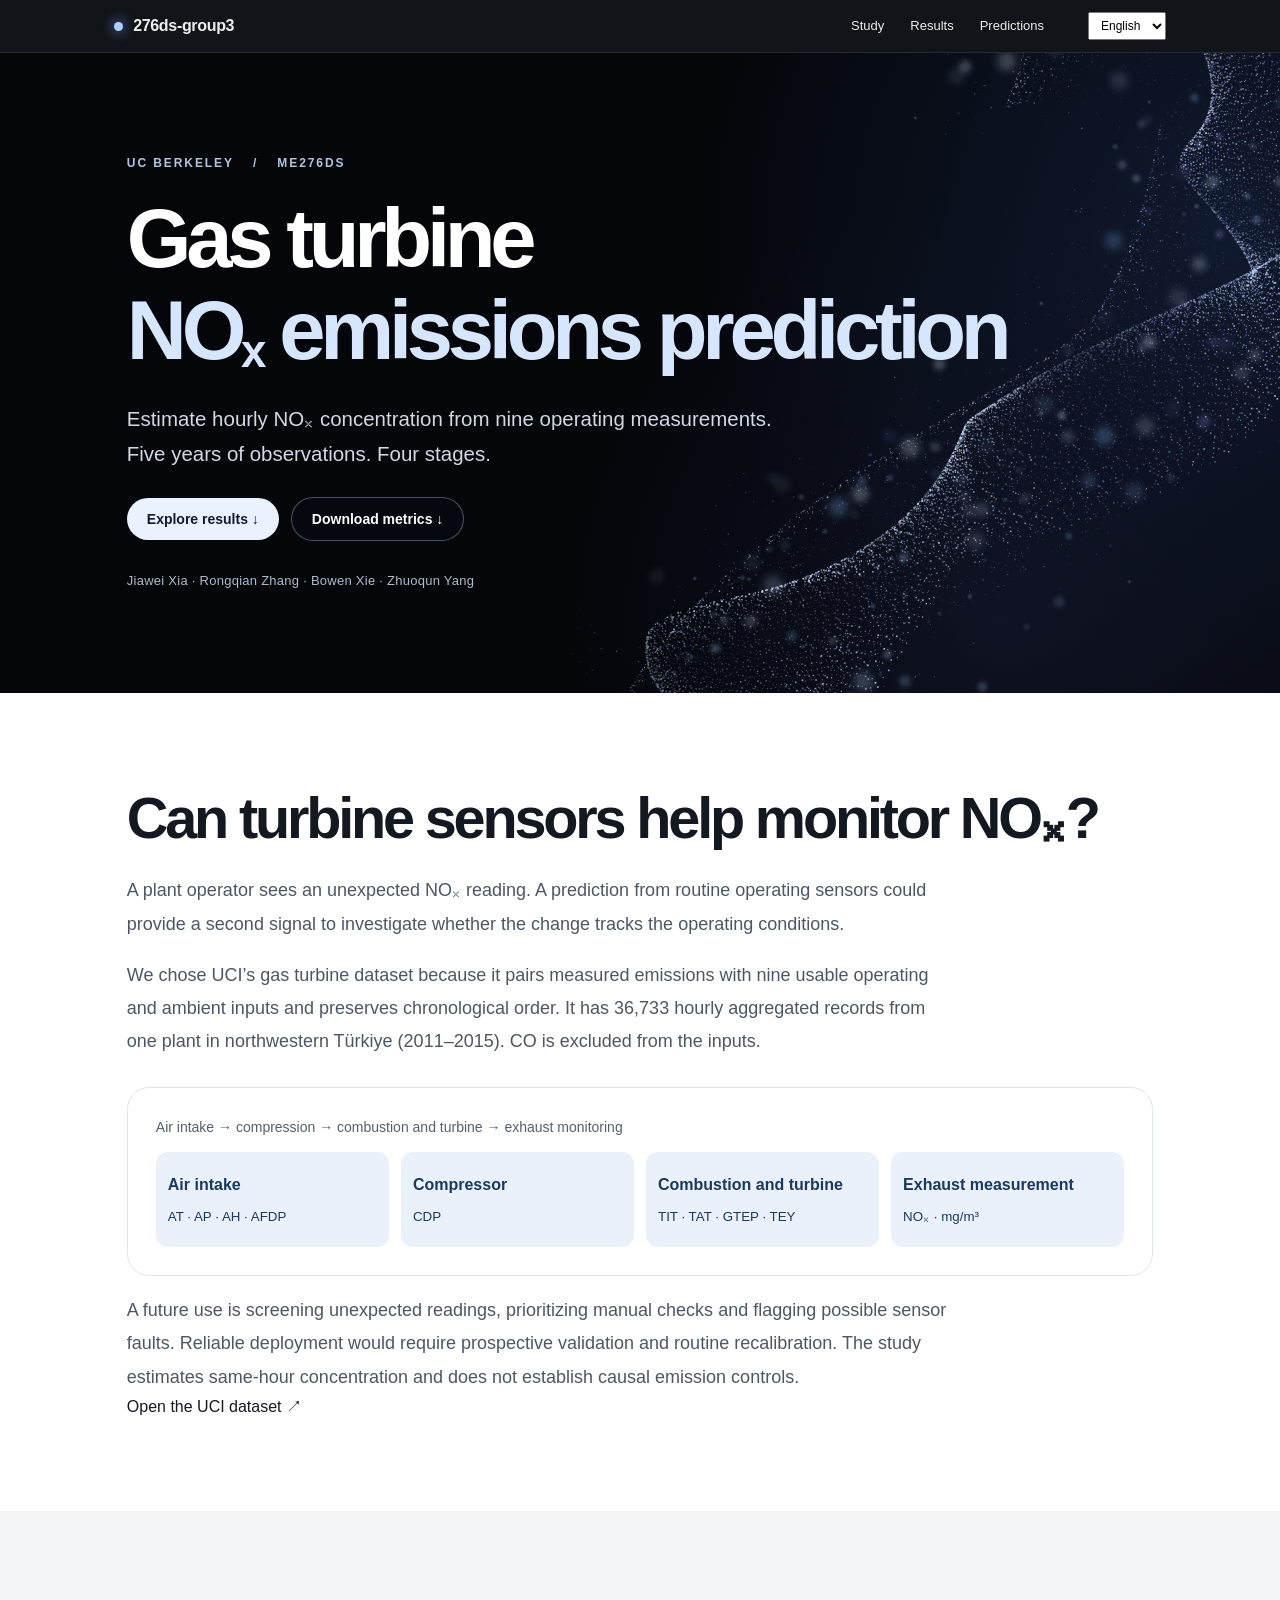
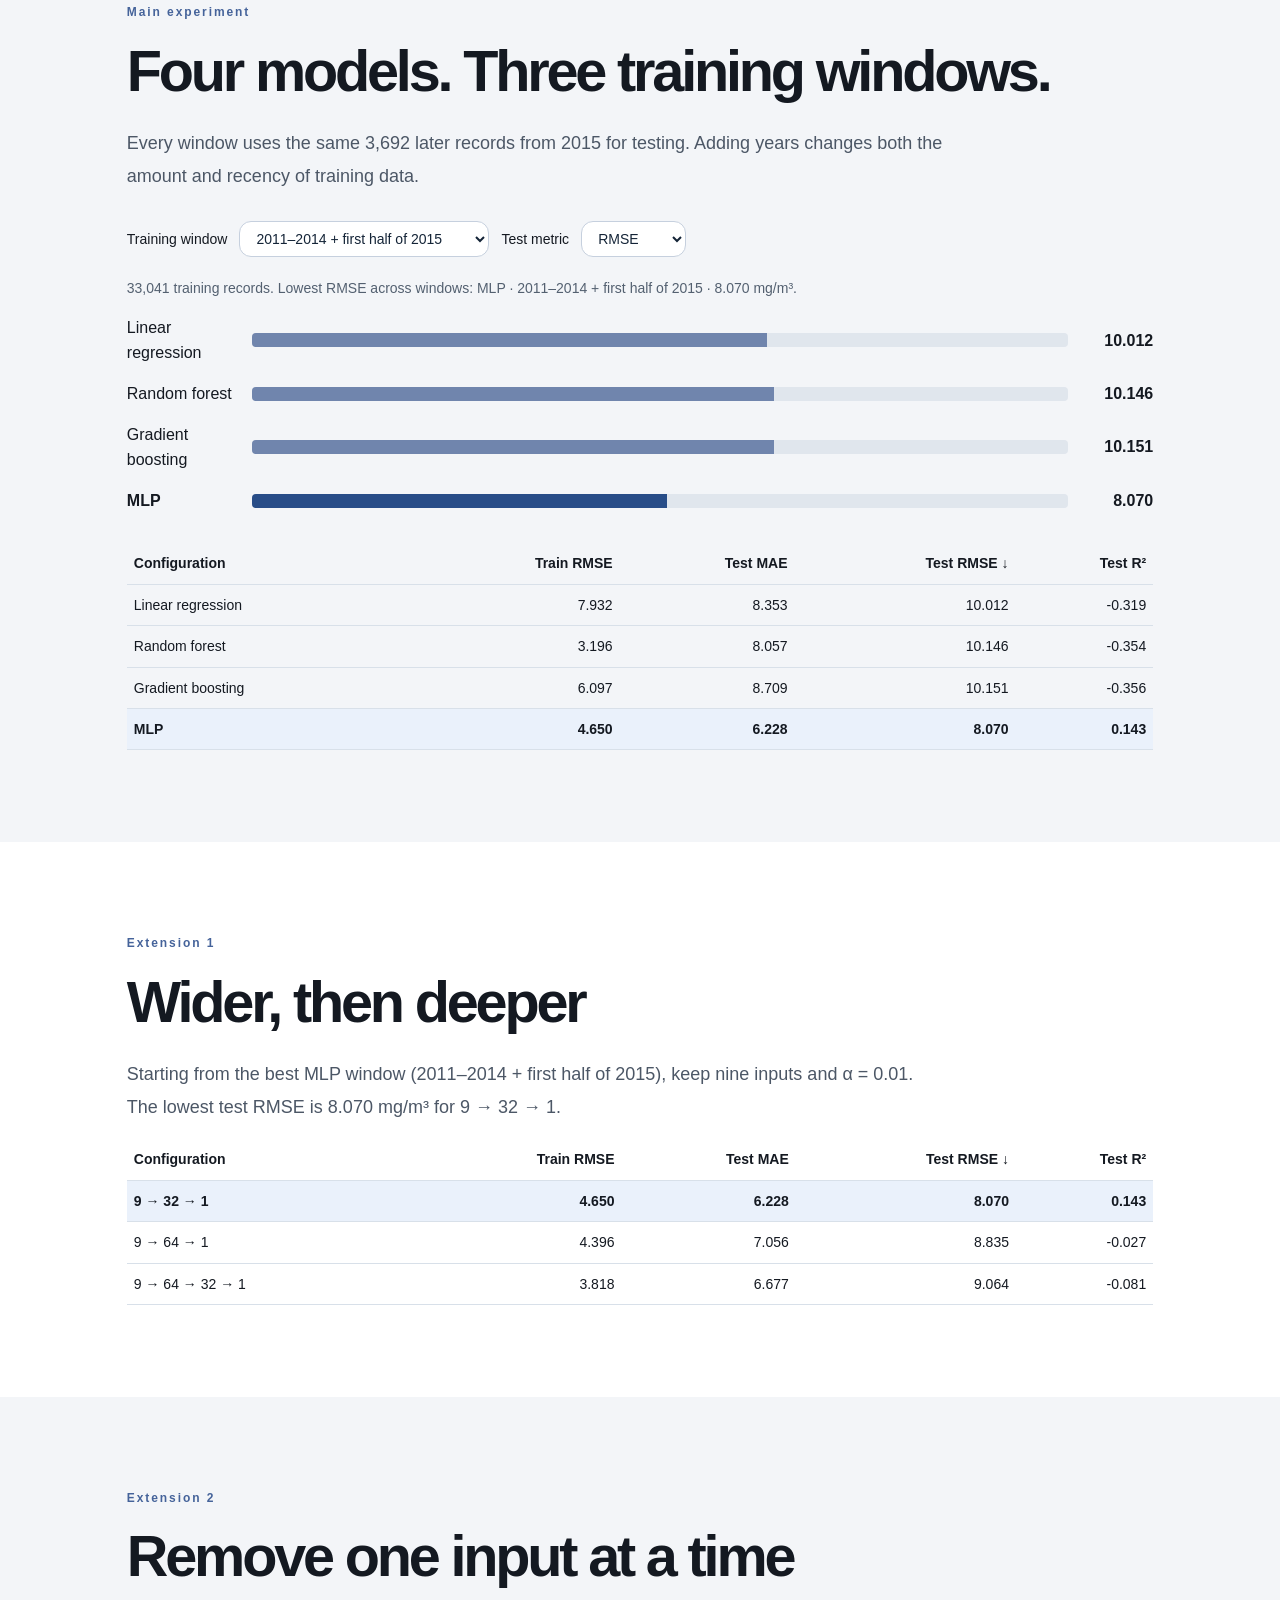
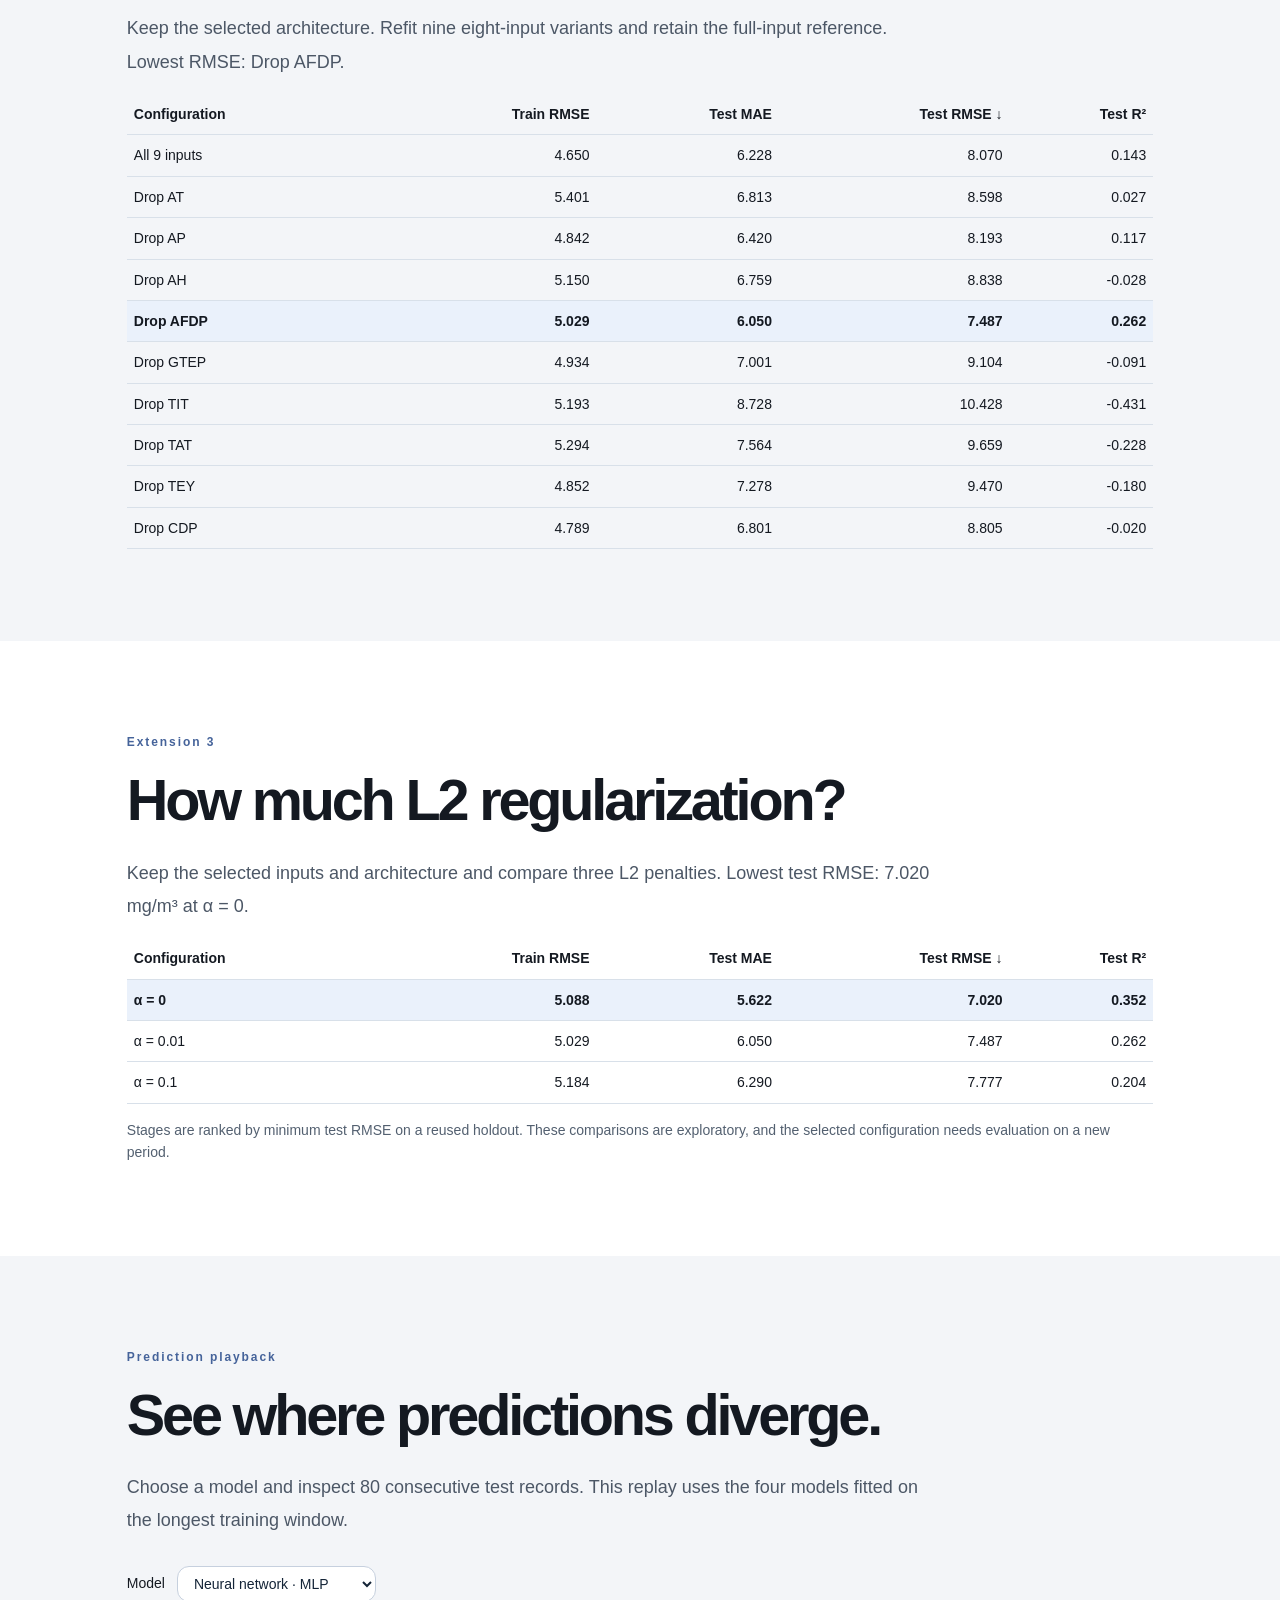
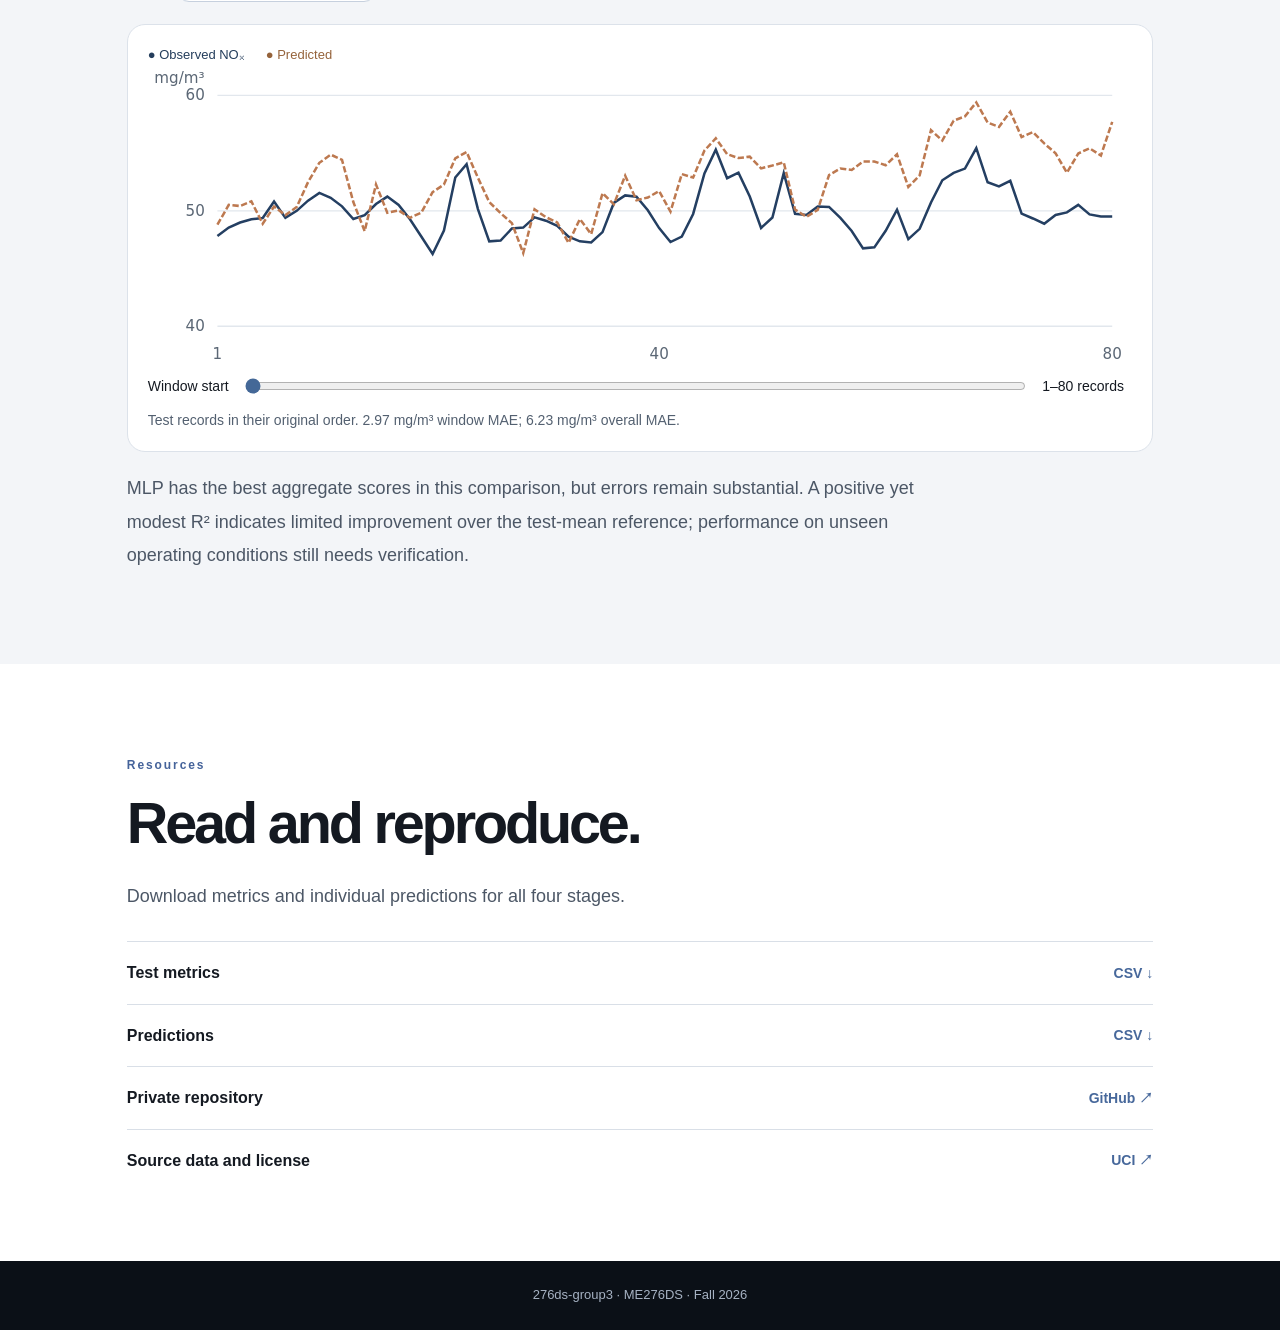
==== commit b8a3409a: "Complete staged NOx experiments and bilingual project report" ====
--- a/website/index.html
+++ b/website/index.html
@@ -1,12 +1,24 @@
 <!doctype html>
-<html lang="zh-CN"><head><meta charset="utf-8"><meta name="viewport" content="width=device-width, initial-scale=1"><meta name="theme-color" content="#070a11"><meta name="description" content="276ds-group3 使用五年真实燃气轮机数据，研究九种传感器读数与氮氧化物排放。"><title>燃气轮机 NOₓ 排放预测 · 276ds-group3</title><link rel="stylesheet" href="style.css"><script defer src="particles.js"></script><script defer src="results.js"></script><script defer src="extensions.js"></script><script defer src="app.js"></script><script defer src="language.js"></script></head>
+<html lang="zh-CN"><head><meta charset="utf-8"><meta name="viewport" content="width=device-width, initial-scale=1"><meta name="theme-color" content="#070a11"><meta name="description" content="276ds-group3 使用五年真实燃气轮机数据，研究九种传感器读数与氮氧化物排放。"><title>燃气轮机 NOₓ 排放预测 · 276ds-group3</title><link rel="stylesheet" href="style.css"><script defer src="particles.js"></script><script defer src="results.js"></script><script defer src="staged-data.js"></script><script defer src="app.js"></script><script defer src="language.js"></script><script defer src="staged.js"></script></head>
 <body><header><nav><a class="brand" href="#top"><i></i> 276ds-group3</a><div><a href="#study">数据</a><a href="#comparison">实验结果</a><a href="#trace">预测回放</a><select id="language" aria-label="Language"><option value="en">English</option><option value="zh">中文</option></select></div></nav></header>
-<main><section id="top" class="hero"><canvas id="particles" aria-hidden="true"></canvas><div class="hero-in"><p class="eyebrow">UC BERKELEY　 /　 ME276DS</p><h1>燃气轮机<br><span>NO<sub>x</sub> 排放预测</span></h1><p class="lead">用九项运行读数，估计同一小时的氮氧化物浓度。<br>五年观测，三个实验。</p><div class="actions"><a class="pill light" href="#comparison">查看实验结果 ↓</a><a class="pill ghost" href="expanded_metrics.csv">下载测试指标 ↓</a></div><p class="authors">Jiawei Xia · Rongqian Zhang · Bowen Xie · Zhuoqun Yang</p></div></section>
-<section class="wrap intro" id="study"><div class="kicker">研究问题</div><h2>运行读数能告诉我们<br>多少排放信息？</h2><p class="desc">电厂的温度、压力和发电量随运行工况变化，烟气中的氮氧化物浓度也在变化。运行人员和环境监测工程师希望用已有的传感器读数估计同期排放，为监测信号的交叉核验和异常排查多提供一项依据。</p><p class="desc study-copy">我们的出发点是：在预测误差、所需传感器数量和模型复杂度之间，能否找到合理的取舍？我们使用土耳其西北部一座电厂的五年观测，将九项环境与机组读数作为输入，将实测 NOₓ 浓度作为预测目标。</p><p class="desc study-copy">方案分成三个实验：先比较线性回归、随机森林、梯度提升和 MLP；随后以测试表现最好的 MLP 为共同基线，分别研究减少输入特征和加入正则化的效果。所有配置使用相同训练与测试记录，以 MAE、RMSE 和 R² 评价。</p><div class="numbers"><div><b>36,733</b><small>条小时聚合记录</small></div><div><b>9</b><small>个运行与环境输入</small></div><div><b>1</b><small>个目标 · NOₓ 浓度（mg/m³）</small></div></div>
-<figure class="split"><figcaption>按记录时间划分</figcaption><div class="track"><i style="flex:33041"></i><i style="flex:3692"></i></div><div class="splitlabels"><span>● 训练　2011–2014＋2015 前半 · 33,041 条</span><span>● 测试　2015 后半 · 3,692 条</span></div></figure><p class="subtext">2015 年前半段加入训练，后半段用于测试。本轮使用固定参数，无单独验证集。</p></section>
-<section class="band" id="comparison"><div class="wrap"><div class="kicker">模型比较</div><h2>四种方法，<br>同一批测试记录。</h2><p class="desc" id="comp-copy"></p><div class="toolbar"><label for="metric">比较指标</label><select id="metric"><option value="rmse">RMSE · 均方根误差</option><option value="mae">MAE · 平均绝对误差</option><option value="r2">R² · 决定系数</option></select></div><div id="bars" aria-live="polite"></div><p class="subtext" id="metric-note"></p><details><summary>展开完整测试指标表</summary><div class="scroll" id="table"></div></details></div></section>
-
-<section class="wrap" id="features"><div class="kicker">拓展实验一 · 输入特征选择</div><h2>少一项读数，<br>预测会怎样？</h2><p class="desc">以 MLP 为基线，保持网络结构与训练设置一致，比较全部九个输入与省去 CDP 的八输入组合。</p><div class="experiment-box"><div class="switch"><button id="all-sensors" aria-pressed="true">全部 9 项</button><button id="less-sensors" aria-pressed="false">保留 8 项</button></div><div class="sensor-grid" id="sensor-grid"></div><div class="feature-result" aria-live="polite"><div><span>测试 RMSE · mg/m³</span><strong id="feature-rmse"></strong></div><p id="feature-message"></p></div></div><p class="subtext">八输入组合沿用此前线性模型前向选择确定的特征，本次在 MLP 上检验，并非重新搜索 MLP 的最优特征。CDP 为压气机排气压力。</p></section>
-<section class="band" id="regularization"><div class="wrap"><div class="kicker">拓展实验二 · 正则化</div><h2>收缩系数，<br>能改善预测吗？</h2><p class="desc">保持九项输入与同一 MLP 结构，比较无 L2 惩罚（α = 0）、当前基线（α = 0.01）和更强惩罚（α = 0.1）。L2 惩罚限制网络权重的大小。</p><div class="experiment-box"><div class="toolbar"><label for="reg-metric">比较指标</label><select id="reg-metric"><option value="rmse">RMSE · 均方根误差</option><option value="mae">MAE · 平均绝对误差</option><option value="r2">R² · 决定系数</option></select></div><div id="reg-chart" aria-live="polite"></div><p id="reg-caption" class="subtext"></p></div><p class="subtext">点图使用局部刻度。三种强度预先固定，仅比较，不按测试指标选取参数。两个拓展实验均是在观察测试结果后提出的探索性分析，结论尚需独立数据验证。</p></div></section>
-<section class="band" id="trace"><div class="wrap"><div class="kicker">逐条预测</div><h2>看见模型的偏差。</h2><p class="desc">选择模型并移动窗口，查看测试集中连续 80 条记录的实测与预测浓度。曲线之间的距离就是该条记录的预测误差。</p><div class="toolbar"><label for="trace-model">模型</label><select id="trace-model"></select></div><figure class="trace"><div class="legend"><span>● 实测 NOₓ</span><span>● 模型预测</span></div><div id="line-chart"></div><div class="trace-control"><label for="window">窗口起点</label><input id="window" type="range" min="0" max="3612" value="0"><output id="window-value"></output></div><figcaption id="trace-note"></figcaption></figure><p class="desc" id="failure"></p></div></section>
-<section class="wrap finish" id="resources"><div class="kicker">研究资料</div><h2>阅读与复现。</h2><p class="desc">下载主实验及 MLP 拓展实验的测试指标和逐条预测。</p><div class="resource-links"><a href="expanded_metrics.csv">测试指标 <span>CSV ↓</span></a><a href="expanded_predictions.csv">逐条预测 <span>CSV ↓</span></a><a href="mlp_extension_metrics.csv">MLP 拓展指标 <span>CSV ↓</span></a><a href="mlp_extension_predictions.csv">MLP 拓展预测 <span>CSV ↓</span></a><a href="https://github.com/HARROLDX/Me276ds-turbine-project">私有代码仓库 <span>GitHub ↗</span></a><a href="https://doi.org/10.24432/C5WC95">原始数据与许可 <span>UCI ↗</span></a></div></section></main><footer>276ds-group3　·　ME276DS　·　2026 秋季</footer></body></html>
+<main><section id="top" class="hero"><canvas id="particles" aria-hidden="true"></canvas><div class="hero-in"><p class="eyebrow">UC BERKELEY　 /　 ME276DS</p><h1>燃气轮机<br><span>NO<sub>x</sub> 排放预测</span></h1><p class="lead">用九项运行读数，估计同一小时的氮氧化物浓度。<br>五年观测，四个阶段。</p><div class="actions"><a class="pill light" href="#comparison">查看实验结果 ↓</a><a class="pill ghost" href="staged_metrics.csv">下载测试指标 ↓</a></div><p class="authors">Jiawei Xia · Rongqian Zhang · Bowen Xie · Zhuoqun Yang</p></div></section>
+<section class="wrap intro" id="study">
+<h2 data-copy="story"></h2><p class="desc" data-copy="motivation"></p><p class="desc study-copy" data-copy="dataset"></p>
+<figure class="experiment-box"><figcaption data-copy="flow"></figcaption><div class="turbine-flow">
+<div><b data-copy="air"></b><small>AT · AP · AH · AFDP</small></div>
+<div><b data-copy="compressor"></b><small>CDP</small></div>
+<div><b data-copy="turbine"></b><small>TIT · TAT · GTEP · TEY</small></div>
+<div><b data-copy="exhaust"></b><small>NOₓ · mg/m³</small></div>
+</div></figure>
+<p class="desc study-copy" data-copy="use"></p><p><a href="https://archive.ics.uci.edu/dataset/551/gas+turbine+co+and+nox+emission+data+set" data-copy="source"></a></p>
+</section>
+<section class="band" id="comparison"><div class="wrap">
+<div class="kicker" data-copy="main"></div><h2 data-copy="compare"></h2><p class="desc" data-copy="protocol"></p>
+<div class="toolbar"><label for="training-window" data-copy="window"></label><select id="training-window"></select><label for="study-metric" data-copy="metric"></label><select id="study-metric"><option value="rmse">RMSE</option><option value="mae">MAE</option><option value="r2">R²</option></select></div>
+<p id="window-detail" class="subtext"></p><div id="main-results" aria-live="polite"></div>
+</div></section>
+<section class="wrap" id="architecture"><div class="kicker" data-copy="ext1"></div><h2 data-copy="architecture"></h2><p class="desc" id="architecture-copy"></p><div id="architecture-results"></div></section>
+<section class="band" id="features"><div class="wrap"><div class="kicker" data-copy="ext2"></div><h2 data-copy="inputs"></h2><p class="desc" id="inputs-copy"></p><div id="inputs-results"></div></div></section>
+<section class="wrap" id="regularization"><div class="kicker" data-copy="ext3"></div><h2 data-copy="l2"></h2><p class="desc" id="l2-copy"></p><div id="l2-results"></div><p class="subtext" data-copy="limit"></p></section>
+<section class="band" id="trace"><div class="wrap"><div class="kicker">逐条预测</div><h2>看见模型的偏差。</h2><p class="desc">选择模型并移动窗口，查看最长训练窗口下四个主模型的预测。每次显示连续 80 条测试记录。</p><div class="toolbar"><label for="trace-model">模型</label><select id="trace-model"></select></div><figure class="trace"><div class="legend"><span>● 实测 NOₓ</span><span>● 模型预测</span></div><div id="line-chart"></div><div class="trace-control"><label for="window">窗口起点</label><input id="window" type="range" min="0" max="3612" value="0"><output id="window-value"></output></div><figcaption id="trace-note"></figcaption></figure><p class="desc" id="failure"></p></div></section>
+<section class="wrap finish" id="resources"><div class="kicker">研究资料</div><h2>阅读与复现。</h2><p class="desc">下载四个阶段的指标与逐条预测。</p><div class="resource-links"><a href="staged_metrics.csv">测试指标 <span>CSV ↓</span></a><a href="staged_predictions.csv">逐条预测 <span>CSV ↓</span></a><a href="https://github.com/HARROLDX/Me276ds-turbine-project">私有代码仓库 <span>GitHub ↗</span></a><a href="https://archive.ics.uci.edu/dataset/551/gas+turbine+co+and+nox+emission+data+set">原始数据与许可 <span>UCI ↗</span></a></div></section></main><footer>276ds-group3　·　ME276DS　·　2026 秋季</footer></body></html>
--- a/website/style.css
+++ b/website/style.css
@@ -4,3 +4,8 @@
 @media(max-width:600px){#reg-chart{overflow-x:auto}#reg-chart svg{min-width:540px}}
 
 #language{margin-left:18px;padding:5px 8px;font-size:12px} @media(max-width:600px){nav div{gap:8px}#language{margin-left:4px}}
+
+.turbine-flow{display:grid;grid-template-columns:repeat(4,1fr);gap:12px;margin-top:14px}
+.turbine-flow div{padding:20px 12px;background:#eaf1fb;border-radius:12px;color:#19395e}
+.turbine-flow small{display:block;margin-top:8px}.study-table tr.chosen{background:#eaf1fb;font-weight:650}
+@media(max-width:630px){.turbine-flow{grid-template-columns:repeat(2,1fr)}}
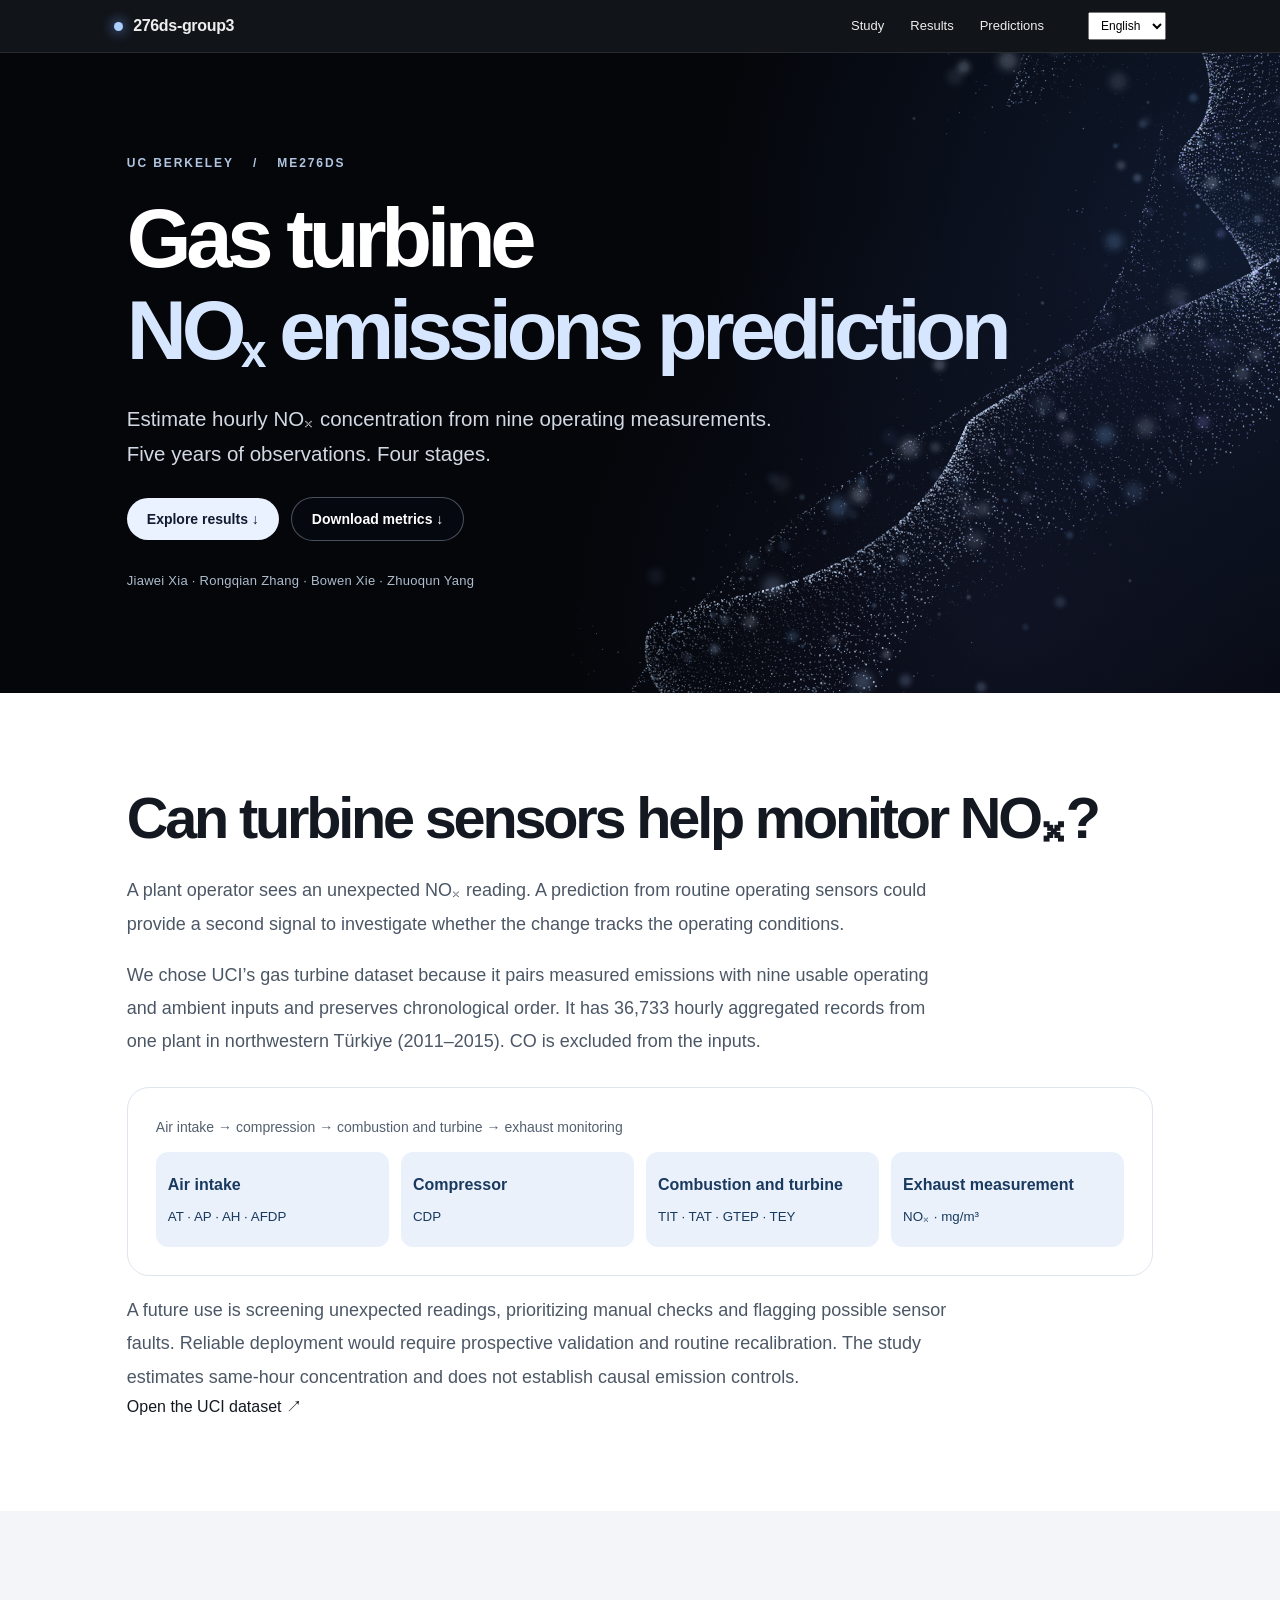
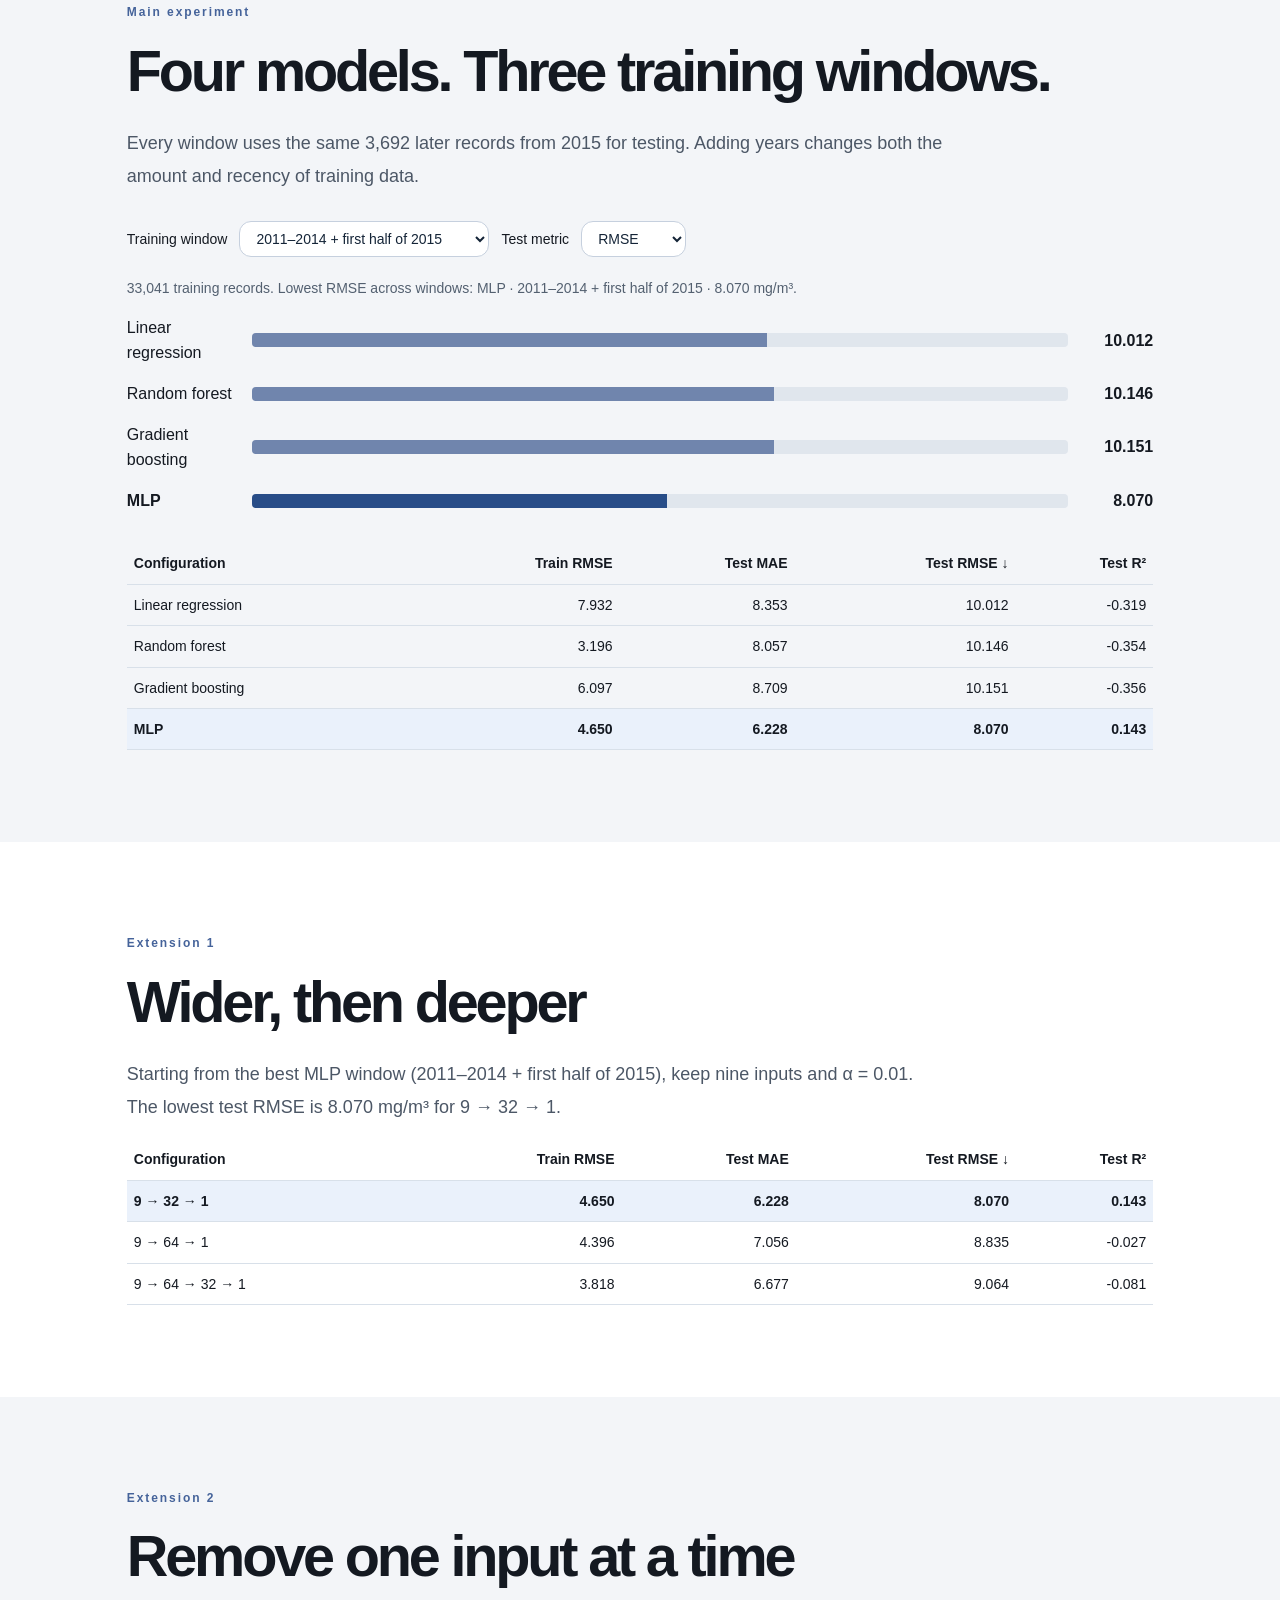
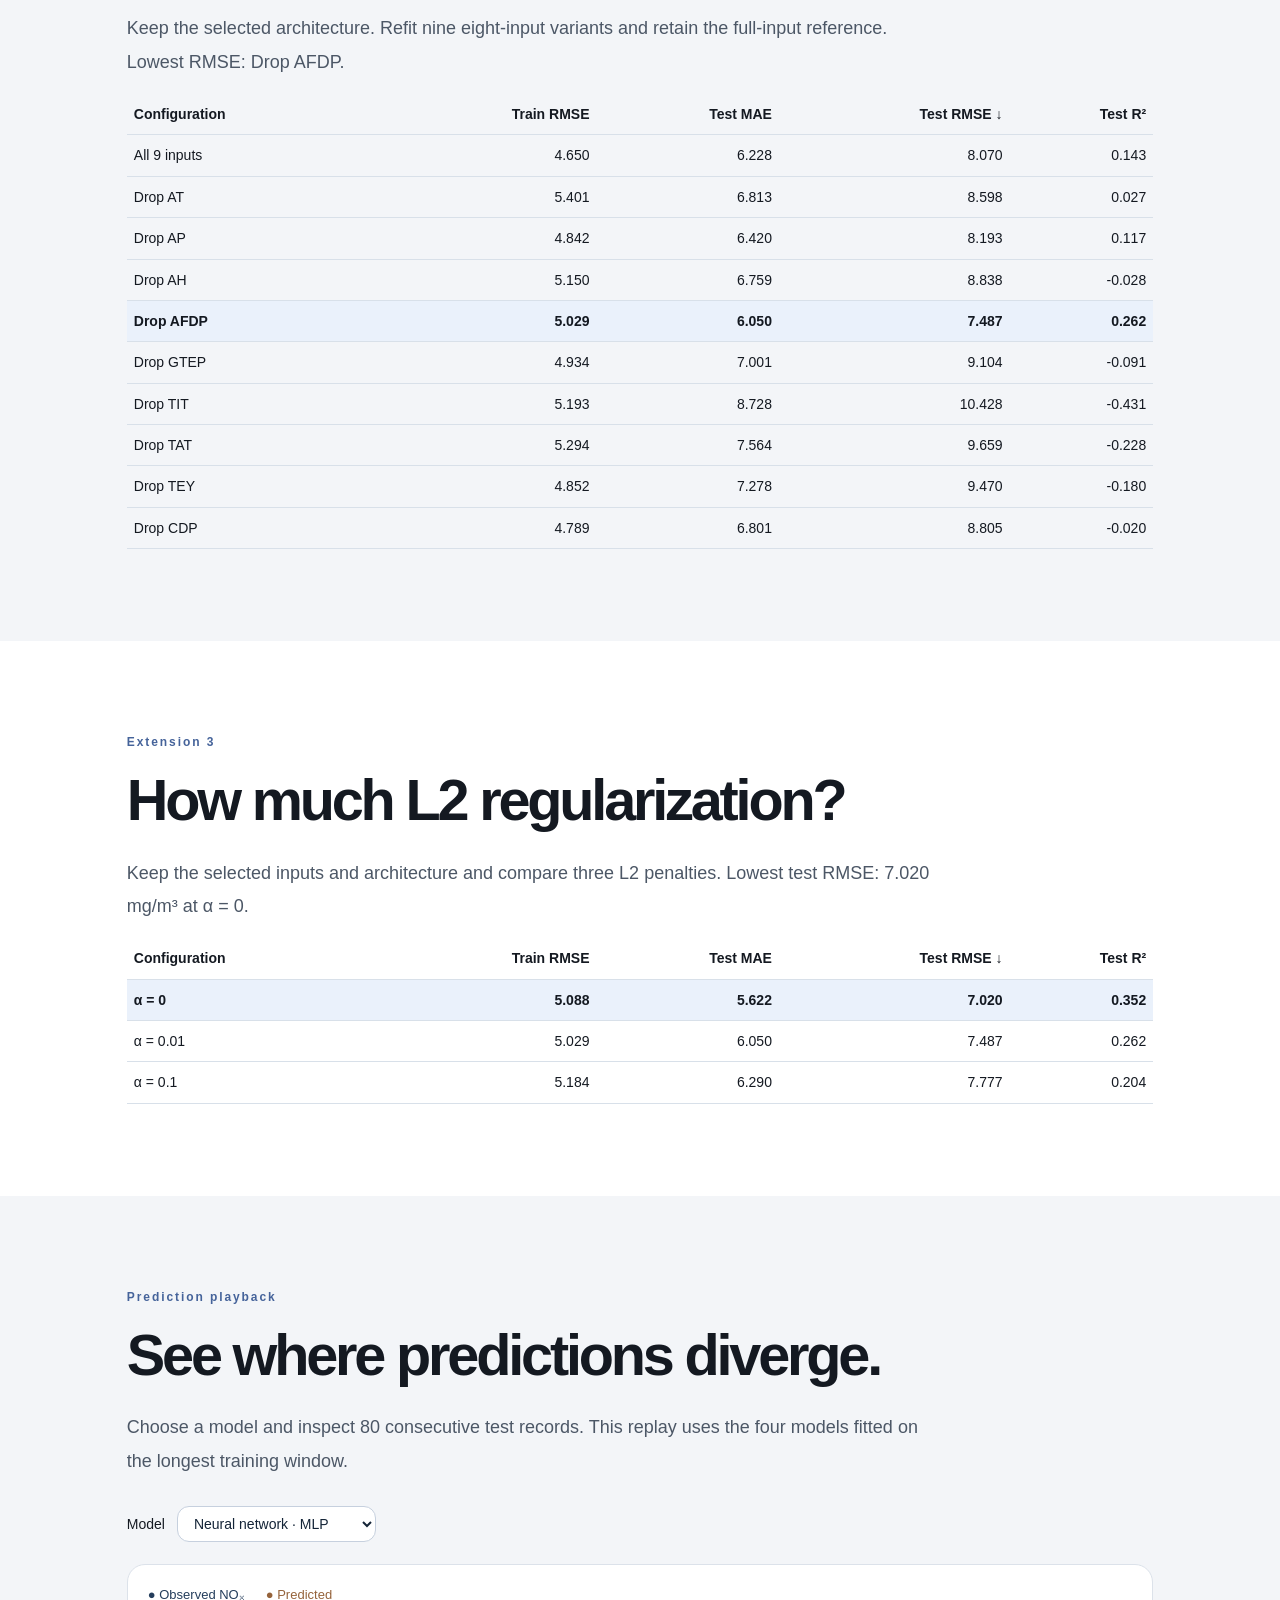
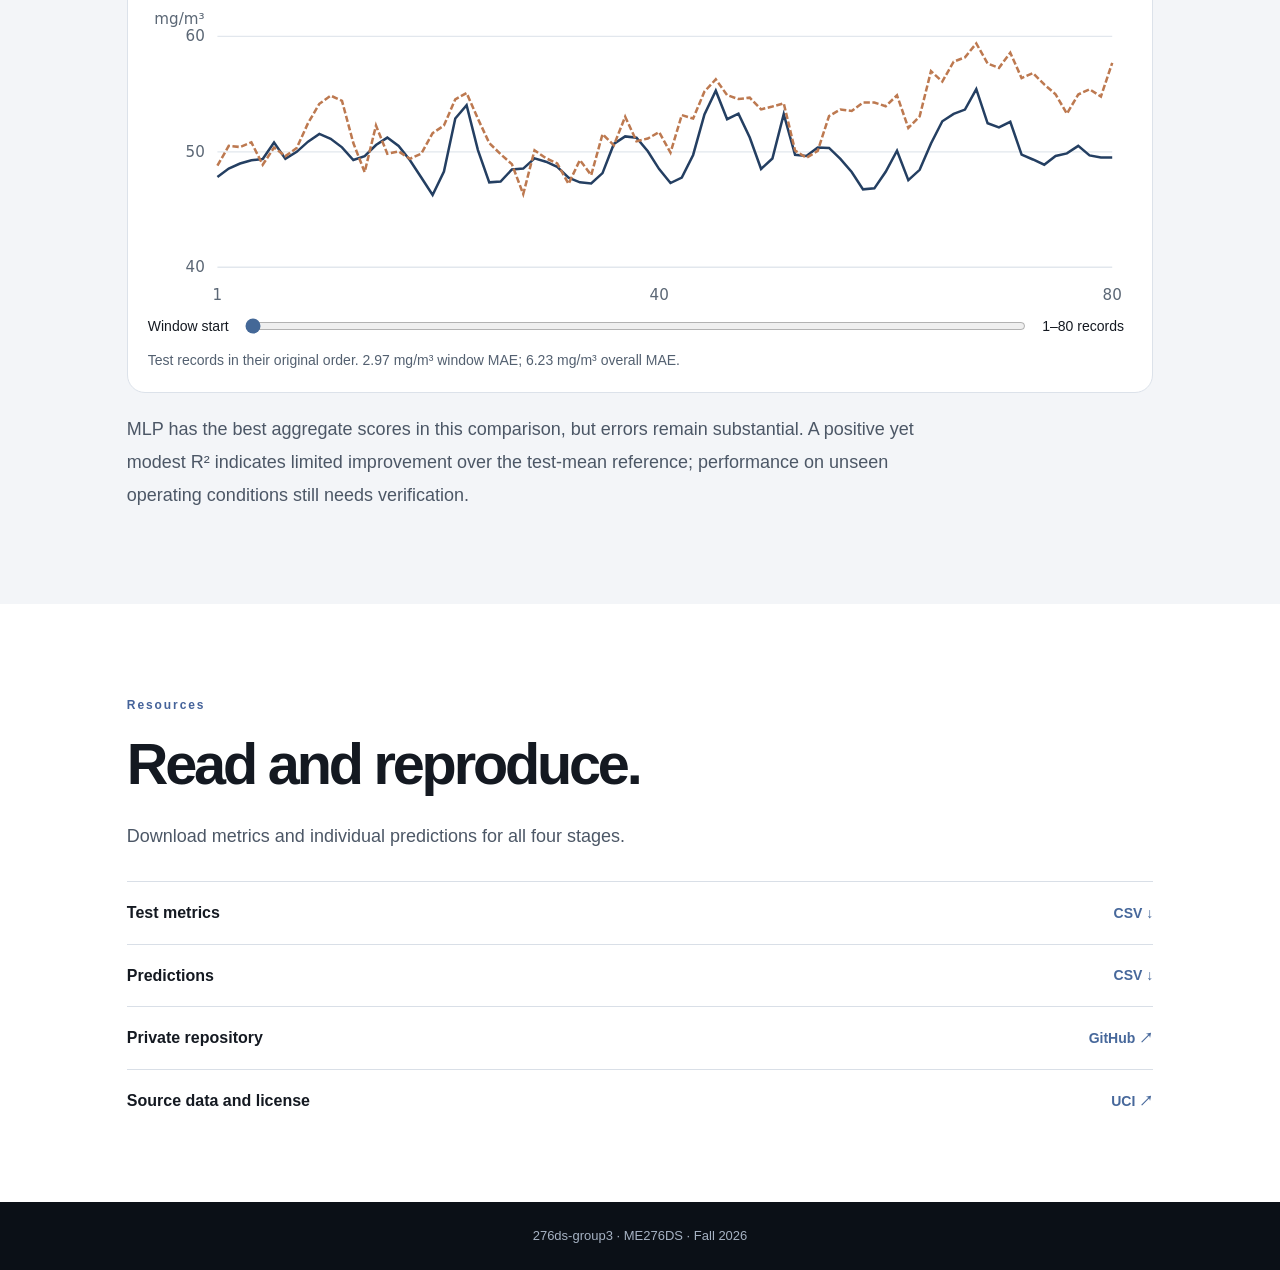
==== commit 596a6fd8: "Keep final project narrative focused on experiments and results" ====
--- a/website/index.html
+++ b/website/index.html
@@ -19,6 +19,6 @@
 </div></section>
 <section class="wrap" id="architecture"><div class="kicker" data-copy="ext1"></div><h2 data-copy="architecture"></h2><p class="desc" id="architecture-copy"></p><div id="architecture-results"></div></section>
 <section class="band" id="features"><div class="wrap"><div class="kicker" data-copy="ext2"></div><h2 data-copy="inputs"></h2><p class="desc" id="inputs-copy"></p><div id="inputs-results"></div></div></section>
-<section class="wrap" id="regularization"><div class="kicker" data-copy="ext3"></div><h2 data-copy="l2"></h2><p class="desc" id="l2-copy"></p><div id="l2-results"></div><p class="subtext" data-copy="limit"></p></section>
+<section class="wrap" id="regularization"><div class="kicker" data-copy="ext3"></div><h2 data-copy="l2"></h2><p class="desc" id="l2-copy"></p><div id="l2-results"></div></section>
 <section class="band" id="trace"><div class="wrap"><div class="kicker">逐条预测</div><h2>看见模型的偏差。</h2><p class="desc">选择模型并移动窗口，查看最长训练窗口下四个主模型的预测。每次显示连续 80 条测试记录。</p><div class="toolbar"><label for="trace-model">模型</label><select id="trace-model"></select></div><figure class="trace"><div class="legend"><span>● 实测 NOₓ</span><span>● 模型预测</span></div><div id="line-chart"></div><div class="trace-control"><label for="window">窗口起点</label><input id="window" type="range" min="0" max="3612" value="0"><output id="window-value"></output></div><figcaption id="trace-note"></figcaption></figure><p class="desc" id="failure"></p></div></section>
 <section class="wrap finish" id="resources"><div class="kicker">研究资料</div><h2>阅读与复现。</h2><p class="desc">下载四个阶段的指标与逐条预测。</p><div class="resource-links"><a href="staged_metrics.csv">测试指标 <span>CSV ↓</span></a><a href="staged_predictions.csv">逐条预测 <span>CSV ↓</span></a><a href="https://github.com/HARROLDX/Me276ds-turbine-project">私有代码仓库 <span>GitHub ↗</span></a><a href="https://archive.ics.uci.edu/dataset/551/gas+turbine+co+and+nox+emission+data+set">原始数据与许可 <span>UCI ↗</span></a></div></section></main><footer>276ds-group3　·　ME276DS　·　2026 秋季</footer></body></html>
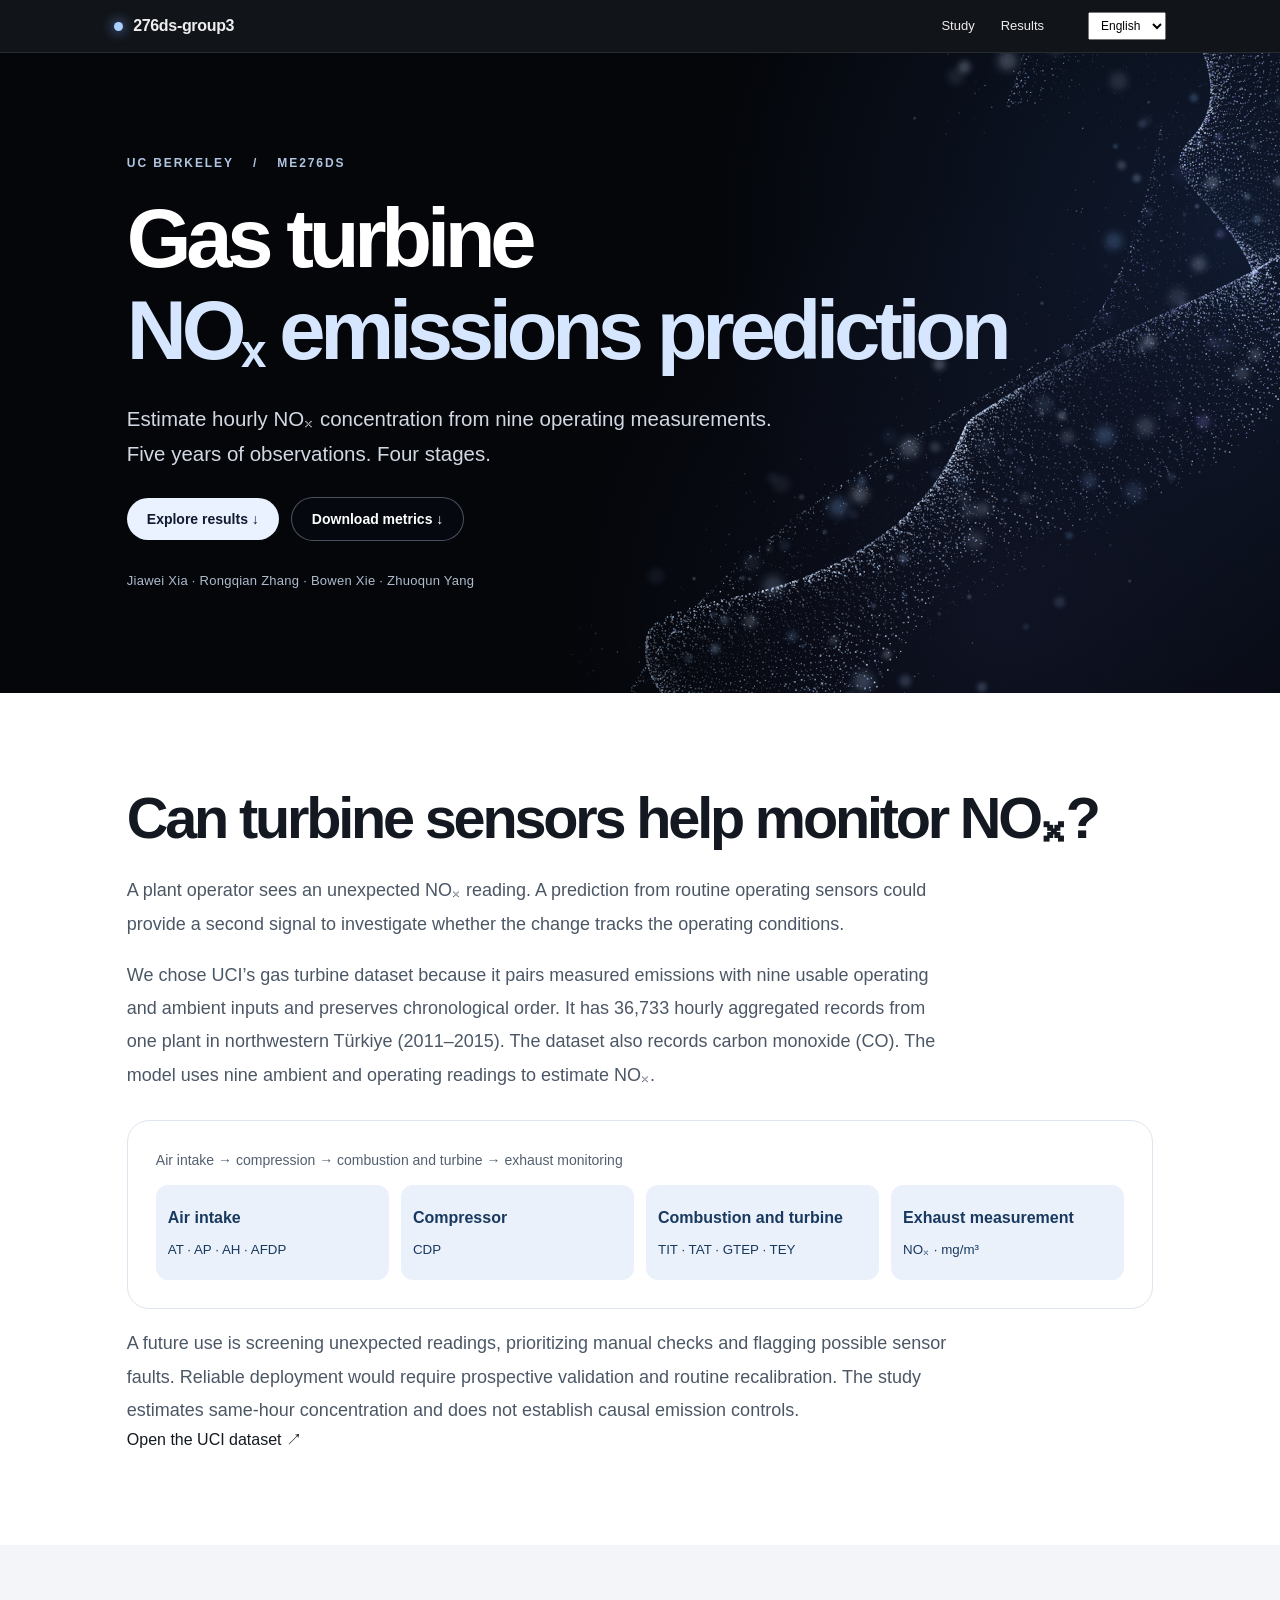
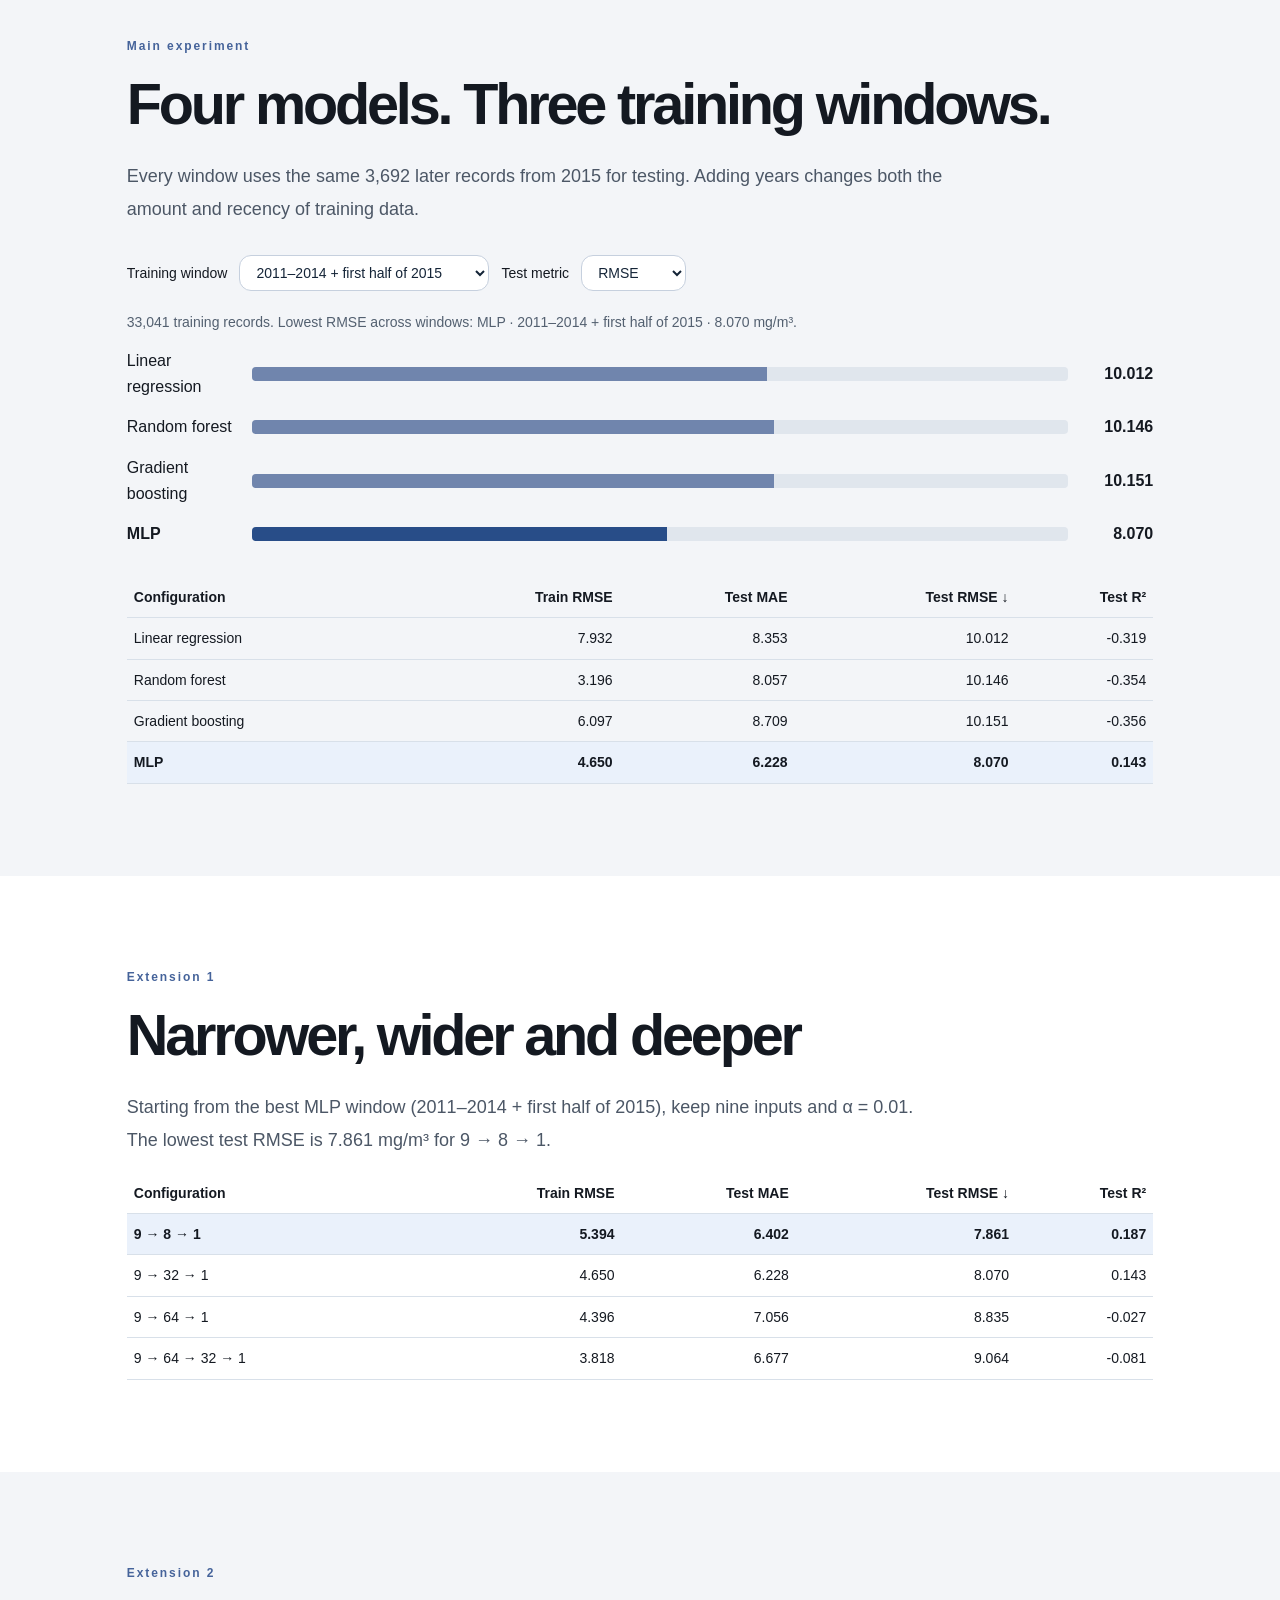
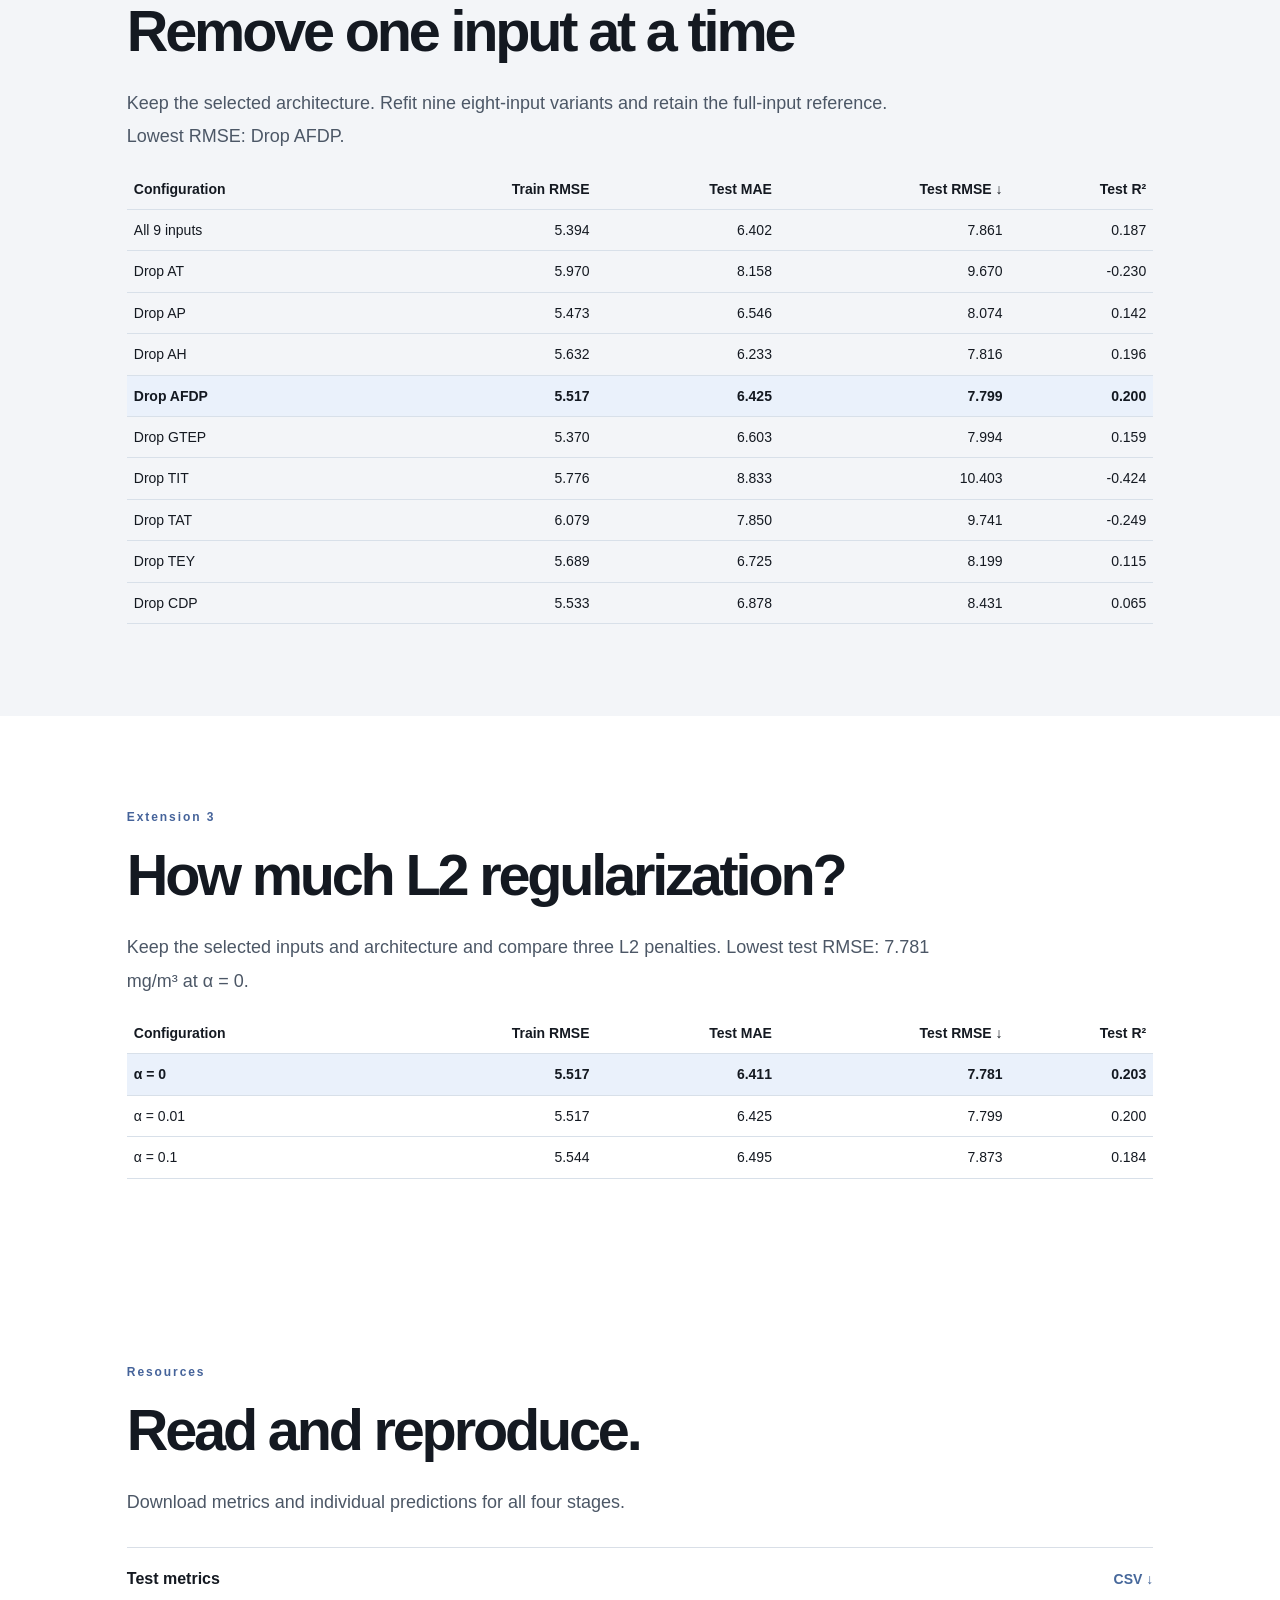
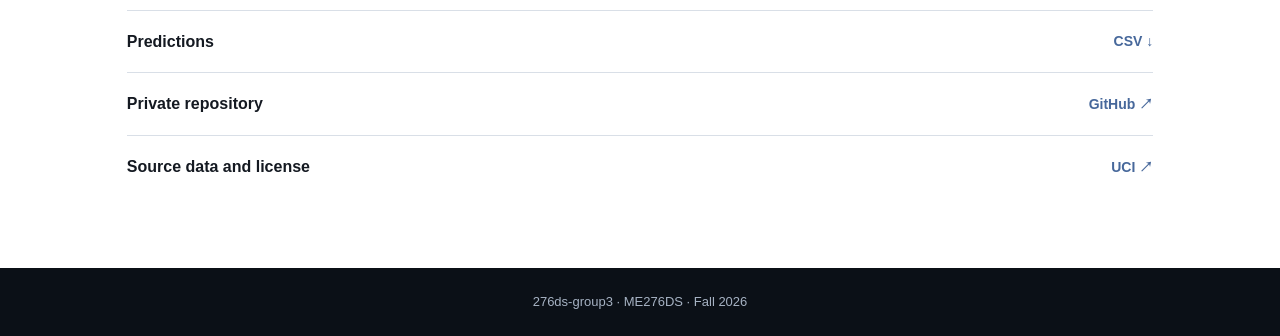
==== commit 686748c2: "Remove prediction playback and clarify CO input scope" ====
--- a/website/index.html
+++ b/website/index.html
@@ -1,6 +1,6 @@
 <!doctype html>
-<html lang="zh-CN"><head><meta charset="utf-8"><meta name="viewport" content="width=device-width, initial-scale=1"><meta name="theme-color" content="#070a11"><meta name="description" content="276ds-group3 使用五年真实燃气轮机数据，研究九种传感器读数与氮氧化物排放。"><title>燃气轮机 NOₓ 排放预测 · 276ds-group3</title><link rel="stylesheet" href="style.css"><script defer src="particles.js"></script><script defer src="results.js"></script><script defer src="staged-data.js"></script><script defer src="app.js"></script><script defer src="language.js"></script><script defer src="staged.js"></script></head>
-<body><header><nav><a class="brand" href="#top"><i></i> 276ds-group3</a><div><a href="#study">数据</a><a href="#comparison">实验结果</a><a href="#trace">预测回放</a><select id="language" aria-label="Language"><option value="en">English</option><option value="zh">中文</option></select></div></nav></header>
+<html lang="zh-CN"><head><meta charset="utf-8"><meta name="viewport" content="width=device-width, initial-scale=1"><meta name="theme-color" content="#070a11"><meta name="description" content="276ds-group3 使用五年真实燃气轮机数据，研究九种传感器读数与氮氧化物排放。"><title>燃气轮机 NOₓ 排放预测 · 276ds-group3</title><link rel="stylesheet" href="style.css"><script defer src="particles.js"></script><script defer src="staged-data.js"></script><script defer src="language.js"></script><script defer src="staged.js"></script></head>
+<body><header><nav><a class="brand" href="#top"><i></i> 276ds-group3</a><div><a href="#study">数据</a><a href="#comparison">实验结果</a><select id="language" aria-label="Language"><option value="en">English</option><option value="zh">中文</option></select></div></nav></header>
 <main><section id="top" class="hero"><canvas id="particles" aria-hidden="true"></canvas><div class="hero-in"><p class="eyebrow">UC BERKELEY　 /　 ME276DS</p><h1>燃气轮机<br><span>NO<sub>x</sub> 排放预测</span></h1><p class="lead">用九项运行读数，估计同一小时的氮氧化物浓度。<br>五年观测，四个阶段。</p><div class="actions"><a class="pill light" href="#comparison">查看实验结果 ↓</a><a class="pill ghost" href="staged_metrics.csv">下载测试指标 ↓</a></div><p class="authors">Jiawei Xia · Rongqian Zhang · Bowen Xie · Zhuoqun Yang</p></div></section>
 <section class="wrap intro" id="study">
 <h2 data-copy="story"></h2><p class="desc" data-copy="motivation"></p><p class="desc study-copy" data-copy="dataset"></p>
@@ -20,5 +20,4 @@
 <section class="wrap" id="architecture"><div class="kicker" data-copy="ext1"></div><h2 data-copy="architecture"></h2><p class="desc" id="architecture-copy"></p><div id="architecture-results"></div></section>
 <section class="band" id="features"><div class="wrap"><div class="kicker" data-copy="ext2"></div><h2 data-copy="inputs"></h2><p class="desc" id="inputs-copy"></p><div id="inputs-results"></div></div></section>
 <section class="wrap" id="regularization"><div class="kicker" data-copy="ext3"></div><h2 data-copy="l2"></h2><p class="desc" id="l2-copy"></p><div id="l2-results"></div></section>
-<section class="band" id="trace"><div class="wrap"><div class="kicker">逐条预测</div><h2>看见模型的偏差。</h2><p class="desc">选择模型并移动窗口，查看最长训练窗口下四个主模型的预测。每次显示连续 80 条测试记录。</p><div class="toolbar"><label for="trace-model">模型</label><select id="trace-model"></select></div><figure class="trace"><div class="legend"><span>● 实测 NOₓ</span><span>● 模型预测</span></div><div id="line-chart"></div><div class="trace-control"><label for="window">窗口起点</label><input id="window" type="range" min="0" max="3612" value="0"><output id="window-value"></output></div><figcaption id="trace-note"></figcaption></figure><p class="desc" id="failure"></p></div></section>
 <section class="wrap finish" id="resources"><div class="kicker">研究资料</div><h2>阅读与复现。</h2><p class="desc">下载四个阶段的指标与逐条预测。</p><div class="resource-links"><a href="staged_metrics.csv">测试指标 <span>CSV ↓</span></a><a href="staged_predictions.csv">逐条预测 <span>CSV ↓</span></a><a href="https://github.com/HARROLDX/Me276ds-turbine-project">私有代码仓库 <span>GitHub ↗</span></a><a href="https://archive.ics.uci.edu/dataset/551/gas+turbine+co+and+nox+emission+data+set">原始数据与许可 <span>UCI ↗</span></a></div></section></main><footer>276ds-group3　·　ME276DS　·　2026 秋季</footer></body></html>
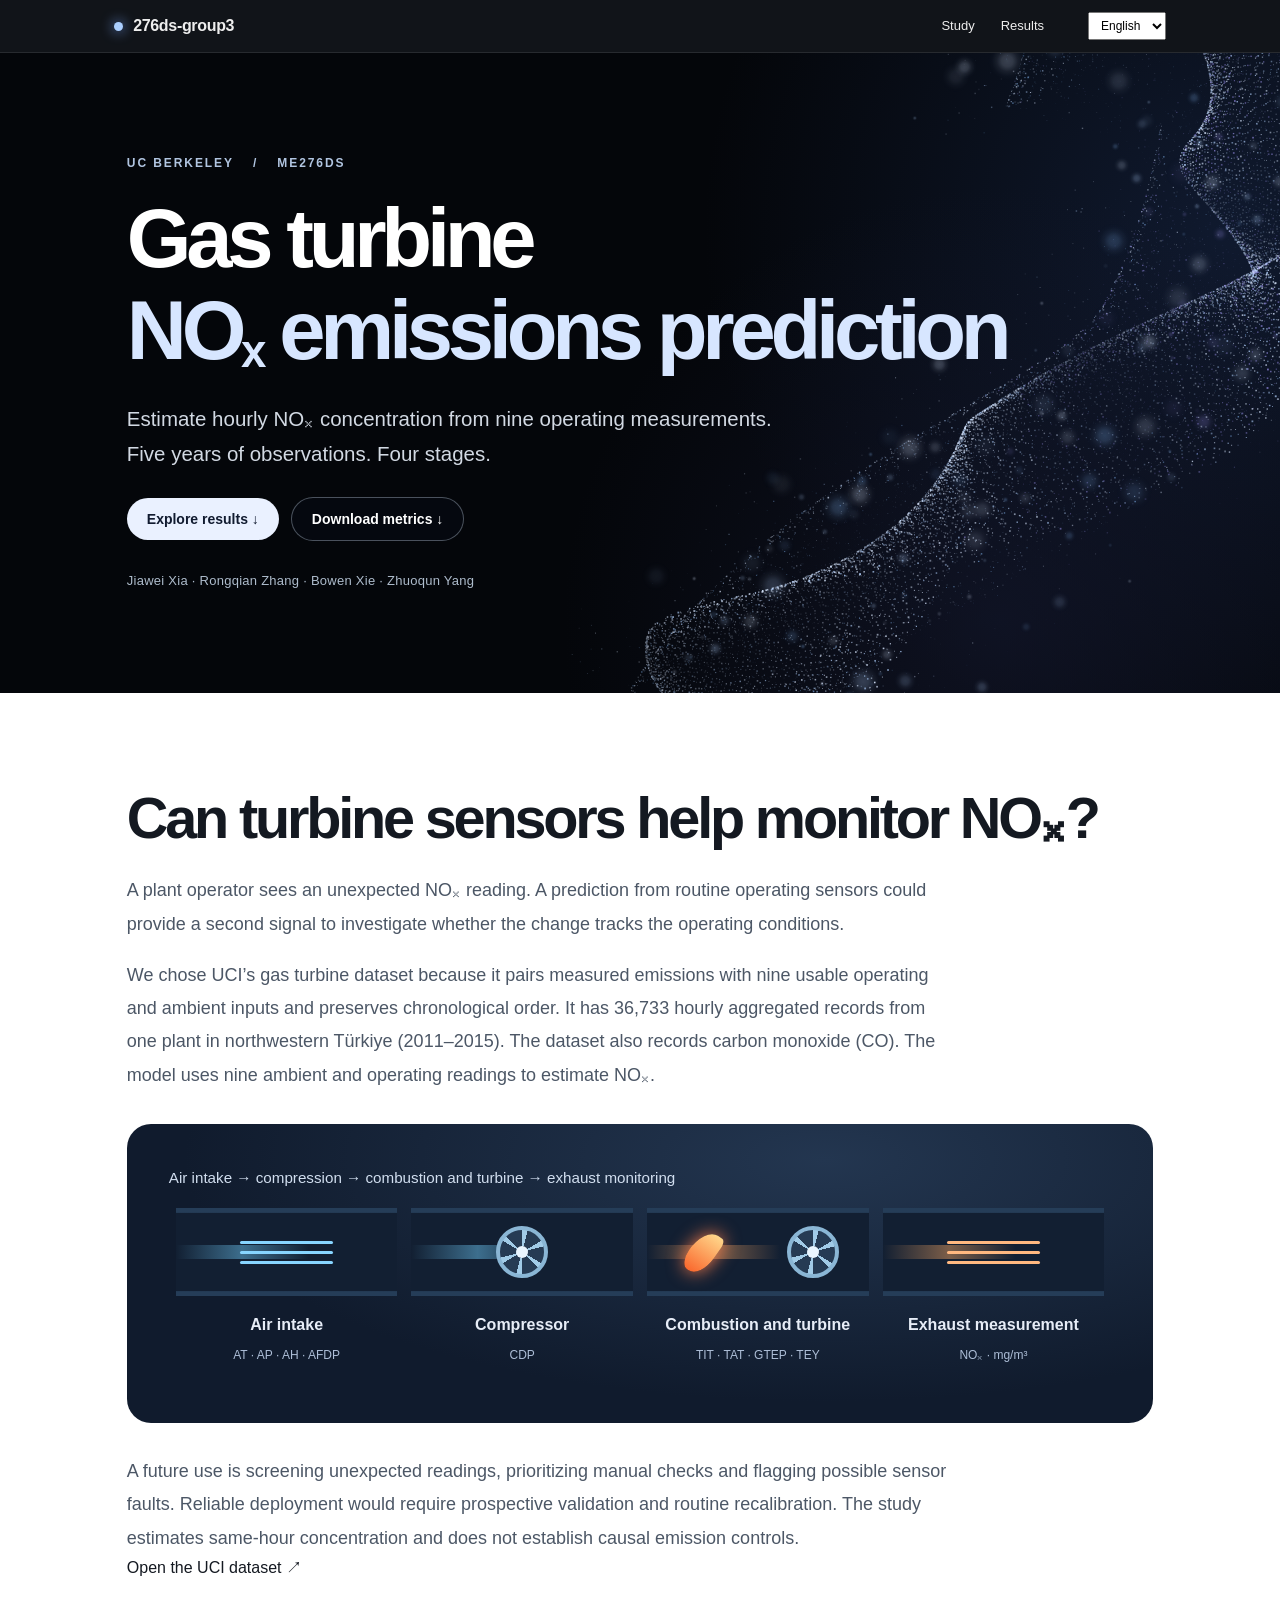
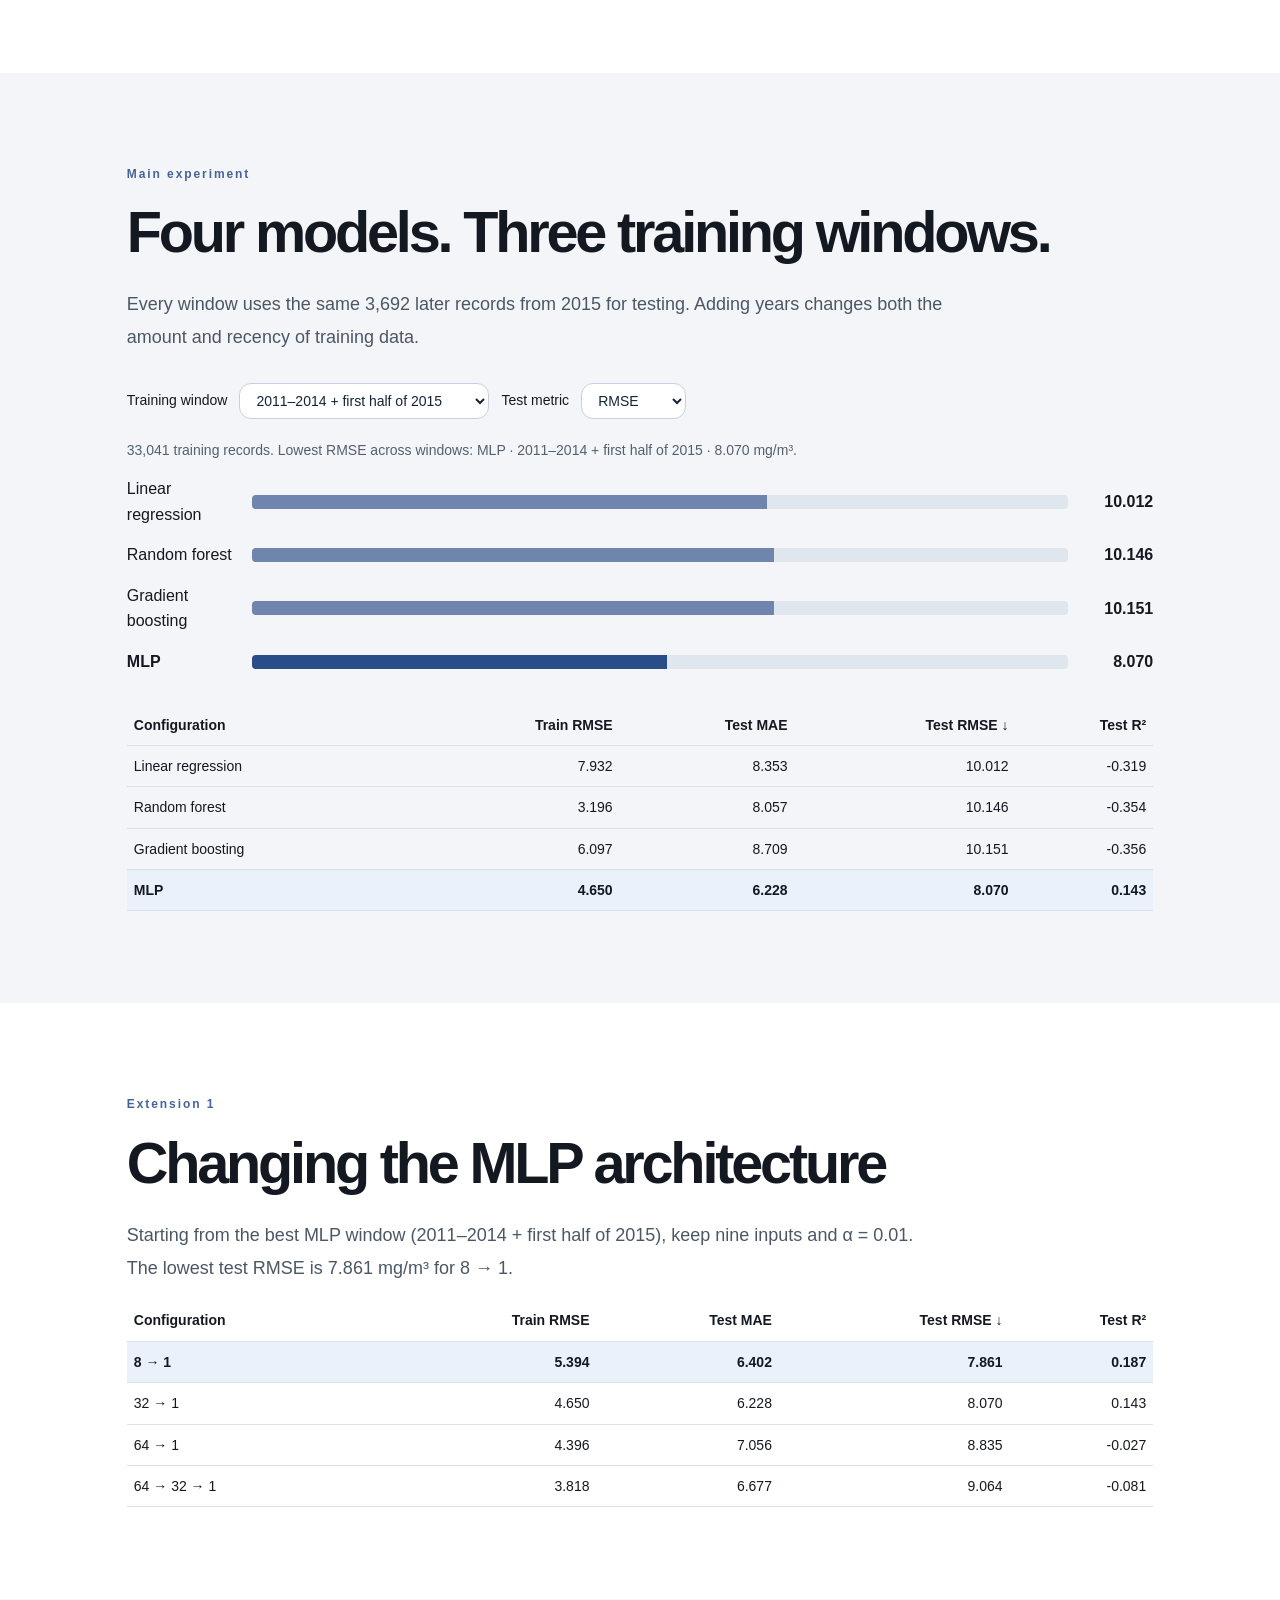
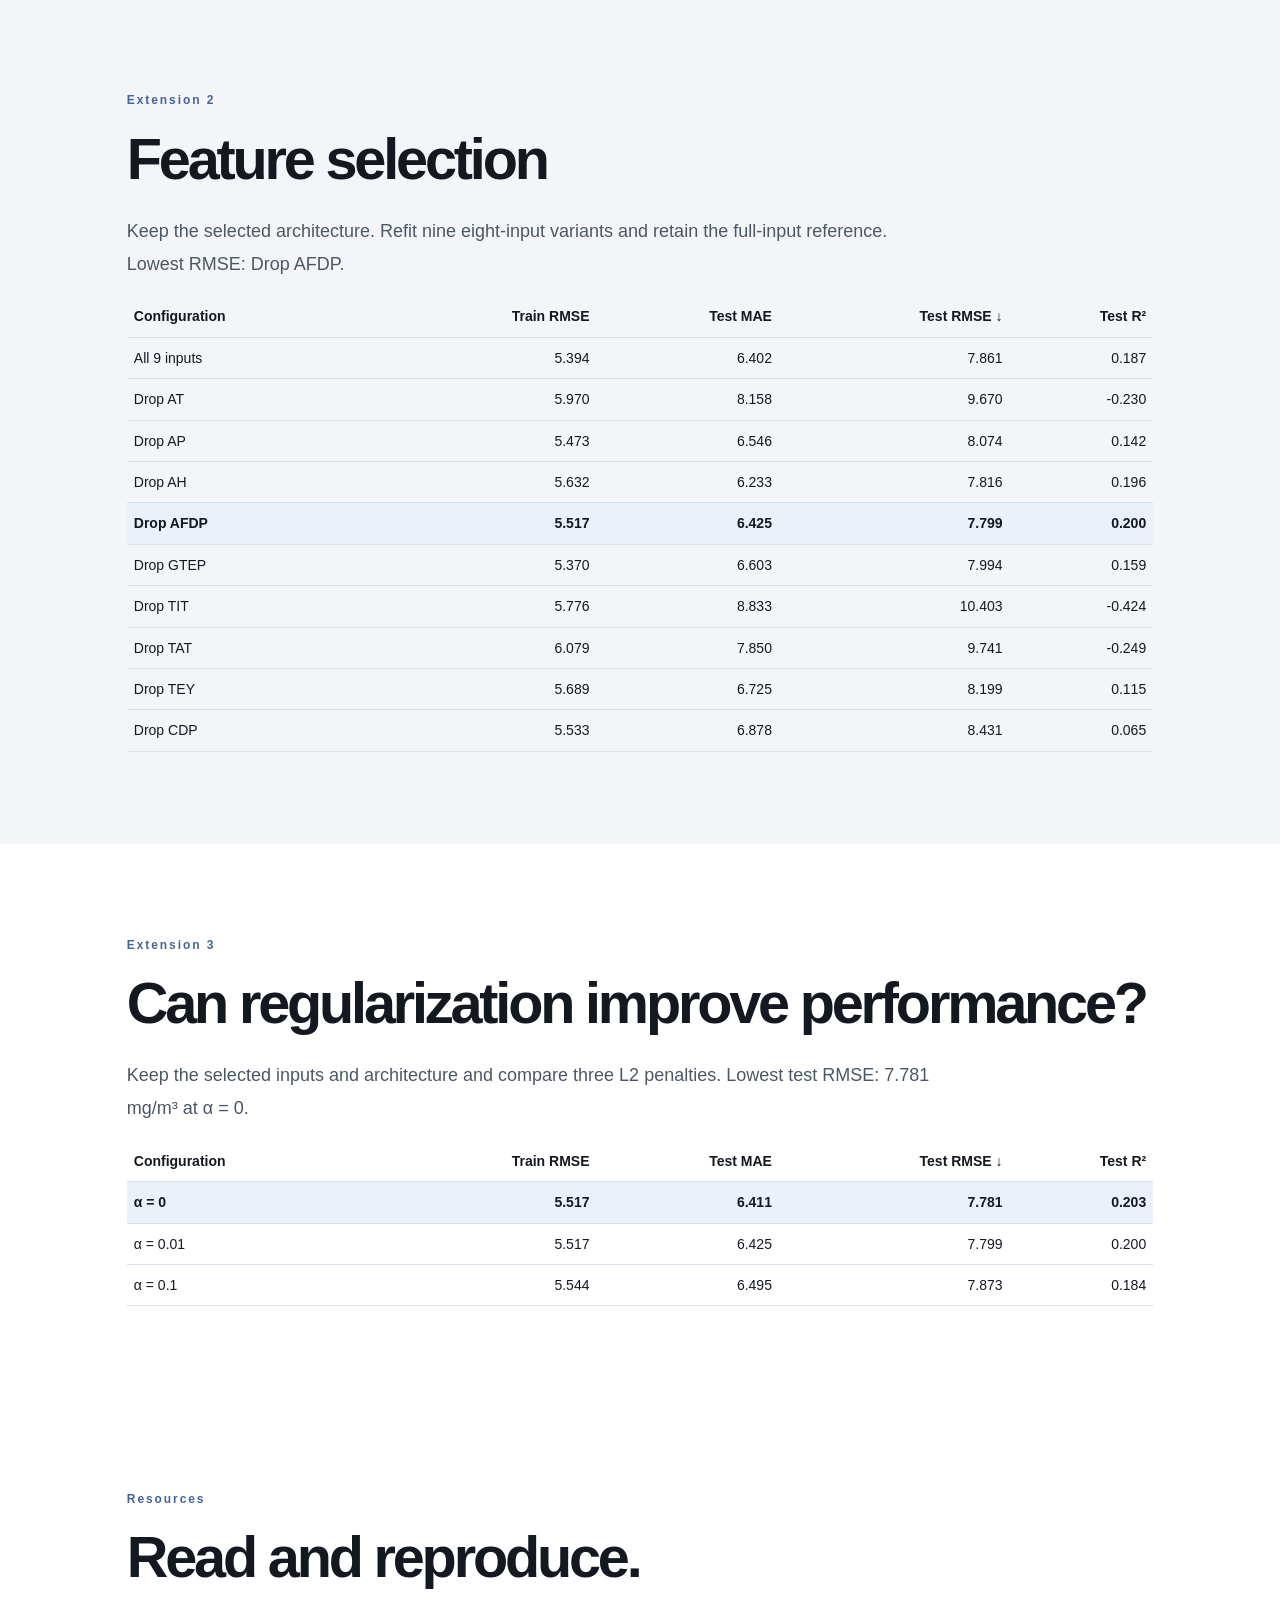
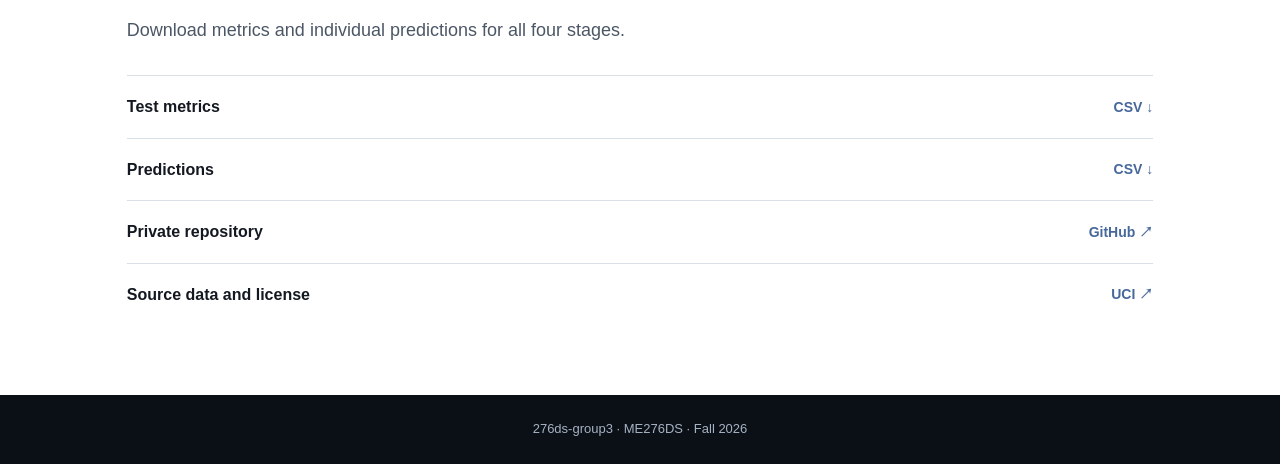
==== commit f48f60e3: "Animate turbine flow and refine extension headings" ====
--- a/website/index.html
+++ b/website/index.html
@@ -4,11 +4,13 @@
 <main><section id="top" class="hero"><canvas id="particles" aria-hidden="true"></canvas><div class="hero-in"><p class="eyebrow">UC BERKELEY　 /　 ME276DS</p><h1>燃气轮机<br><span>NO<sub>x</sub> 排放预测</span></h1><p class="lead">用九项运行读数，估计同一小时的氮氧化物浓度。<br>五年观测，四个阶段。</p><div class="actions"><a class="pill light" href="#comparison">查看实验结果 ↓</a><a class="pill ghost" href="staged_metrics.csv">下载测试指标 ↓</a></div><p class="authors">Jiawei Xia · Rongqian Zhang · Bowen Xie · Zhuoqun Yang</p></div></section>
 <section class="wrap intro" id="study">
 <h2 data-copy="story"></h2><p class="desc" data-copy="motivation"></p><p class="desc study-copy" data-copy="dataset"></p>
-<figure class="experiment-box"><figcaption data-copy="flow"></figcaption><div class="turbine-flow">
-<div><b data-copy="air"></b><small>AT · AP · AH · AFDP</small></div>
-<div><b data-copy="compressor"></b><small>CDP</small></div>
-<div><b data-copy="turbine"></b><small>TIT · TAT · GTEP · TEY</small></div>
-<div><b data-copy="exhaust"></b><small>NOₓ · mg/m³</small></div>
+<figure class="turbine-diagram">
+<figcaption data-copy="flow"></figcaption>
+<div class="turbine-flow">
+<div class="turbine-stage"><span class="machine intake" aria-hidden="true"><i></i><i></i><i></i></span><b data-copy="air"></b><small>AT · AP · AH · AFDP</small></div>
+<div class="turbine-stage"><span class="machine compressor" aria-hidden="true"><i class="rotor"></i></span><b data-copy="compressor"></b><small>CDP</small></div>
+<div class="turbine-stage hot"><span class="machine combustion" aria-hidden="true"><i class="flame"></i><i class="rotor"></i></span><b data-copy="turbine"></b><small>TIT · TAT · GTEP · TEY</small></div>
+<div class="turbine-stage hot"><span class="machine exhaust" aria-hidden="true"><i></i><i></i><i></i></span><b data-copy="exhaust"></b><small>NOₓ · mg/m³</small></div>
 </div></figure>
 <p class="desc study-copy" data-copy="use"></p><p><a href="https://archive.ics.uci.edu/dataset/551/gas+turbine+co+and+nox+emission+data+set" data-copy="source"></a></p>
 </section>
--- a/website/style.css
+++ b/website/style.css
@@ -9,3 +9,26 @@
 .turbine-flow div{padding:20px 12px;background:#eaf1fb;border-radius:12px;color:#19395e}
 .turbine-flow small{display:block;margin-top:8px}.study-table tr.chosen{background:#eaf1fb;font-weight:650}
 @media(max-width:630px){.turbine-flow{grid-template-columns:repeat(2,1fr)}}
+
+.turbine-diagram{margin:32px 0;padding:clamp(18px,4vw,42px);border-radius:24px;background:radial-gradient(ellipse at 68% 12%,#233650,#101b2d 65%);color:#e7edf7}
+.turbine-diagram figcaption{color:#d1deef;font-size:.95rem}
+.turbine-diagram .turbine-flow{gap:0;margin-top:18px}
+.turbine-diagram .turbine-stage{position:relative;min-width:0;background:none;color:inherit;padding:0 7px 16px;text-align:center;border-radius:0}
+.turbine-stage small{color:#adbed7;font-size:.75rem}
+.machine{position:relative;display:grid;place-items:center;height:88px;margin-bottom:16px;background:linear-gradient(180deg,#253d58 0 5%,#121f32 6% 94%,#253d58 95%);overflow:hidden}
+.machine:before{content:"";position:absolute;inset:42% 0;background:linear-gradient(90deg,transparent,#71cffd,transparent);background-size:60% 100%;background-repeat:no-repeat;animation:turbine-flow 2.8s linear infinite;opacity:.45}
+.hot .machine:before{background-image:linear-gradient(90deg,transparent,#ffac65,transparent)}
+.machine i{display:block;position:relative}
+.machine .rotor{width:52px;height:52px;border:4px solid #8ab6d5;border-radius:50%;background:repeating-conic-gradient(#a1cbe7 0deg 15deg,#263b54 15deg 60deg);animation:turbine-spin 5s linear infinite}
+.rotor:after{content:"";position:absolute;inset:16px;border-radius:50%;background:#e9f5ff}
+.combustion{grid-template-columns:1fr 1fr}
+.machine .flame{width:25px;height:45px;border-radius:75% 20% 65% 45%;background:linear-gradient(#ffd68a,#fa692e);box-shadow:0 0 18px #fc7e4c;transform:rotate(35deg);animation:turbine-flame .9s ease-in-out infinite alternate}
+.intake,.exhaust{display:flex;flex-direction:column;justify-content:center;gap:7px}
+.intake i,.exhaust i{width:42%;height:3px;border-radius:4px;background:#87d5ff;animation:turbine-air 1.9s ease-in-out infinite}
+.exhaust i{background:#ffb880}
+.machine i:nth-child(2){animation-delay:-.45s}.machine i:nth-child(3){animation-delay:-.9s}
+@keyframes turbine-spin{to{transform:rotate(1turn)}}
+@keyframes turbine-flow{from{background-position:-150% 0}to{background-position:250% 0}}
+@keyframes turbine-flame{to{transform:rotate(28deg) scale(.85,1.12)}}
+@keyframes turbine-air{0%{transform:translateX(-24px);opacity:.3}70%{opacity:1}100%{transform:translateX(24px);opacity:.3}}
+@media(prefers-reduced-motion:reduce){.turbine-diagram .machine i,.turbine-diagram .machine:before{animation:none}}
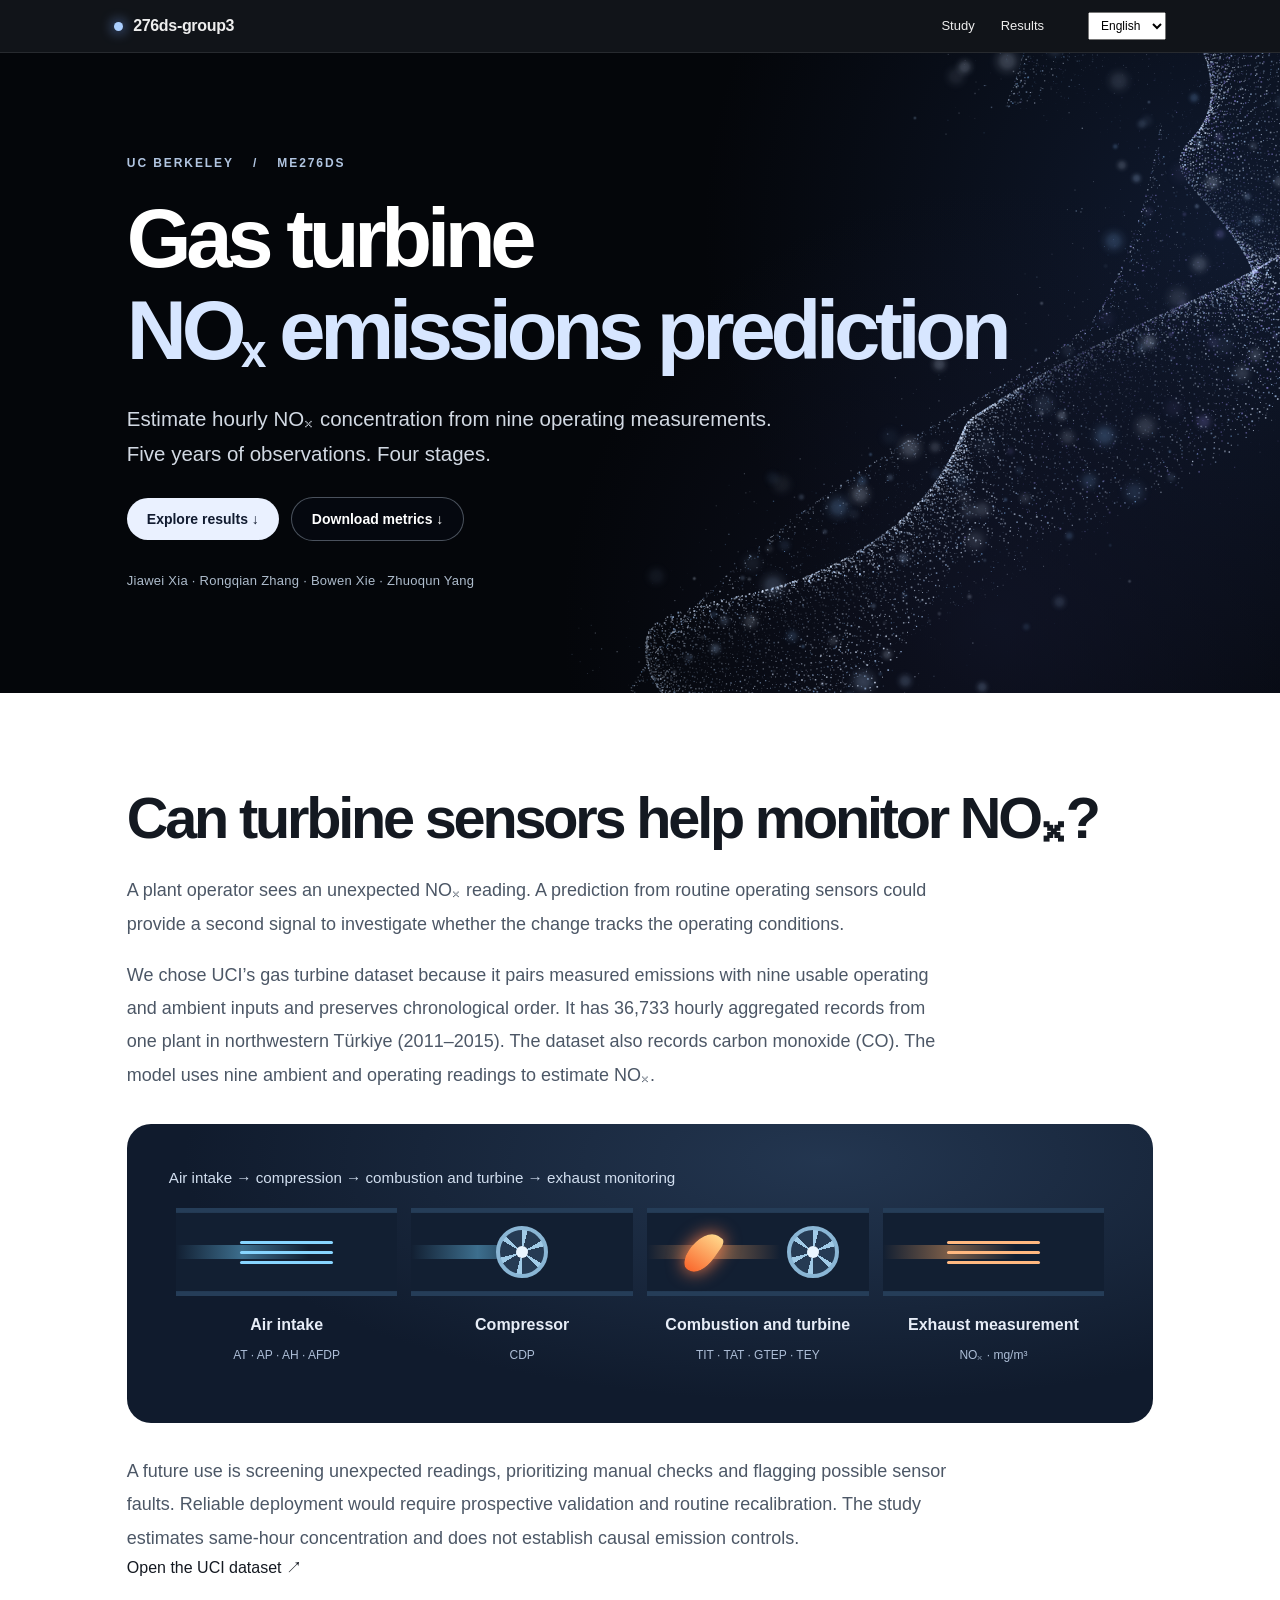
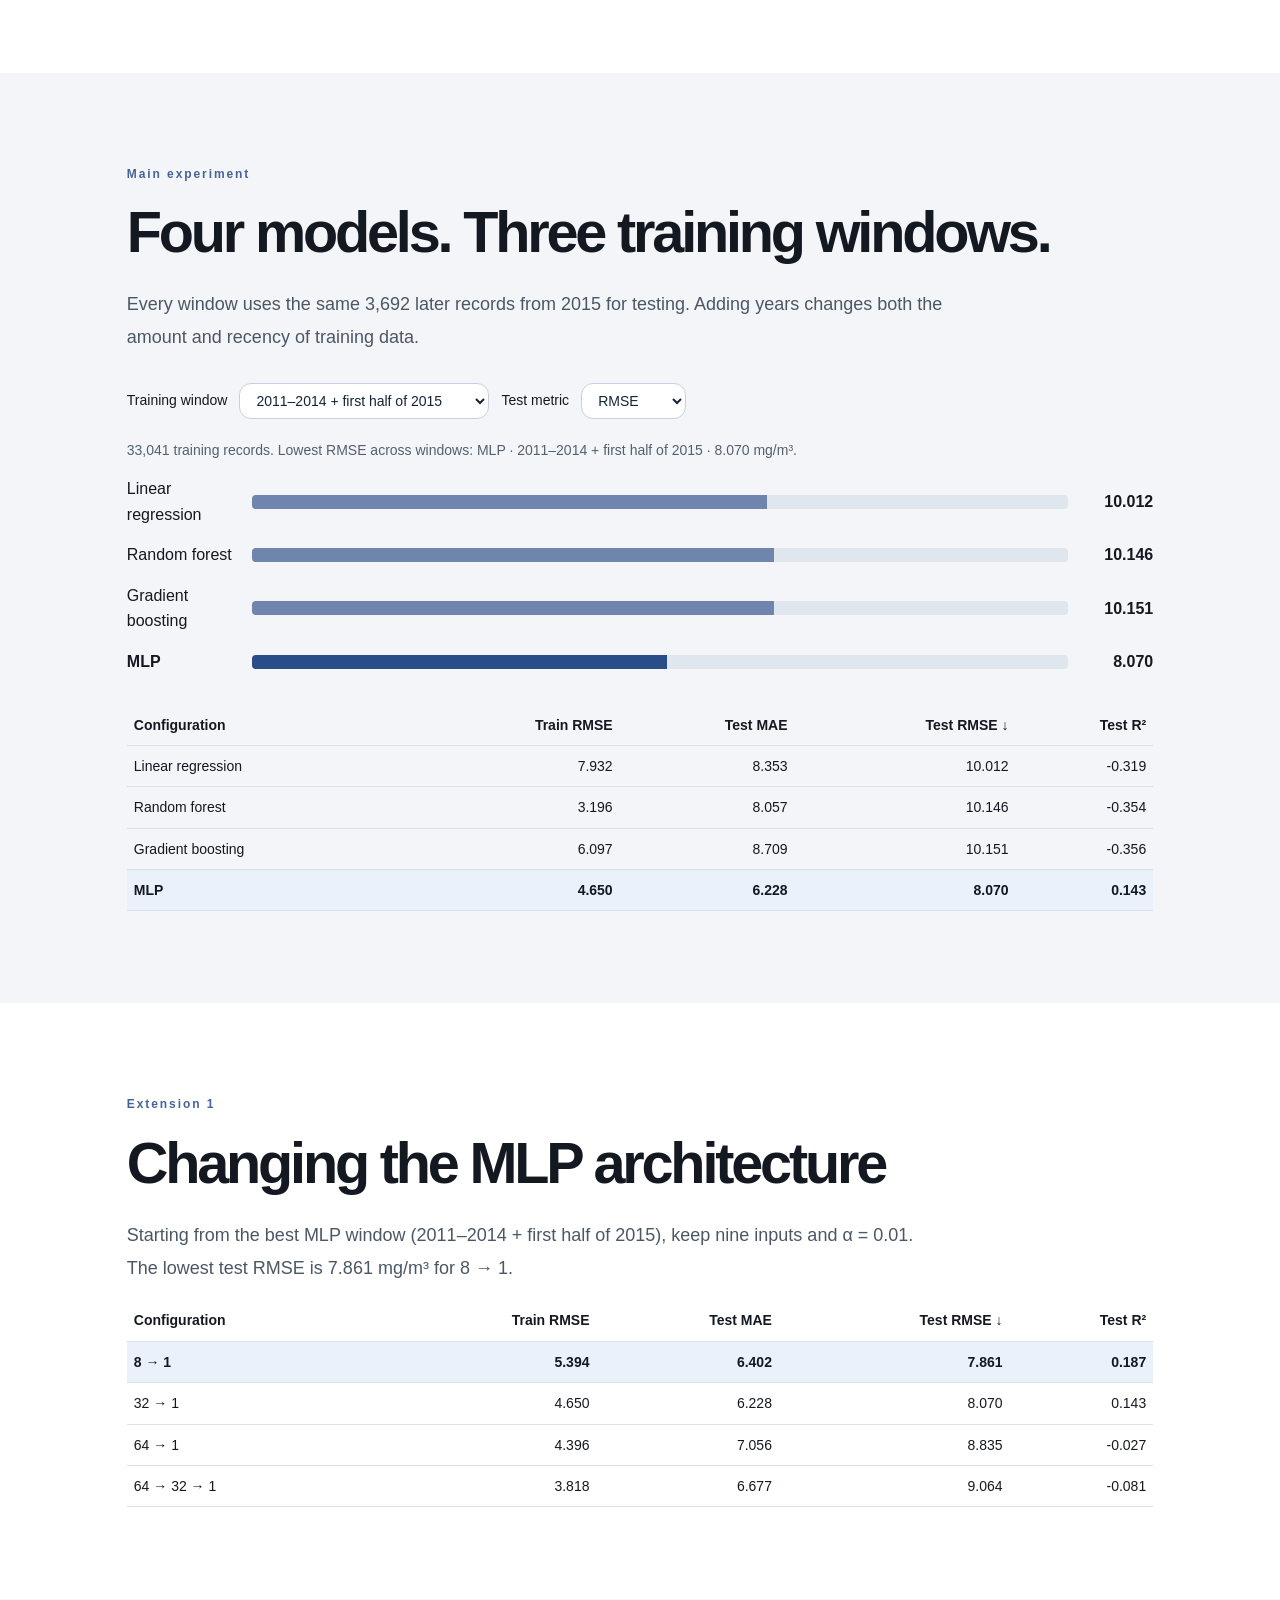
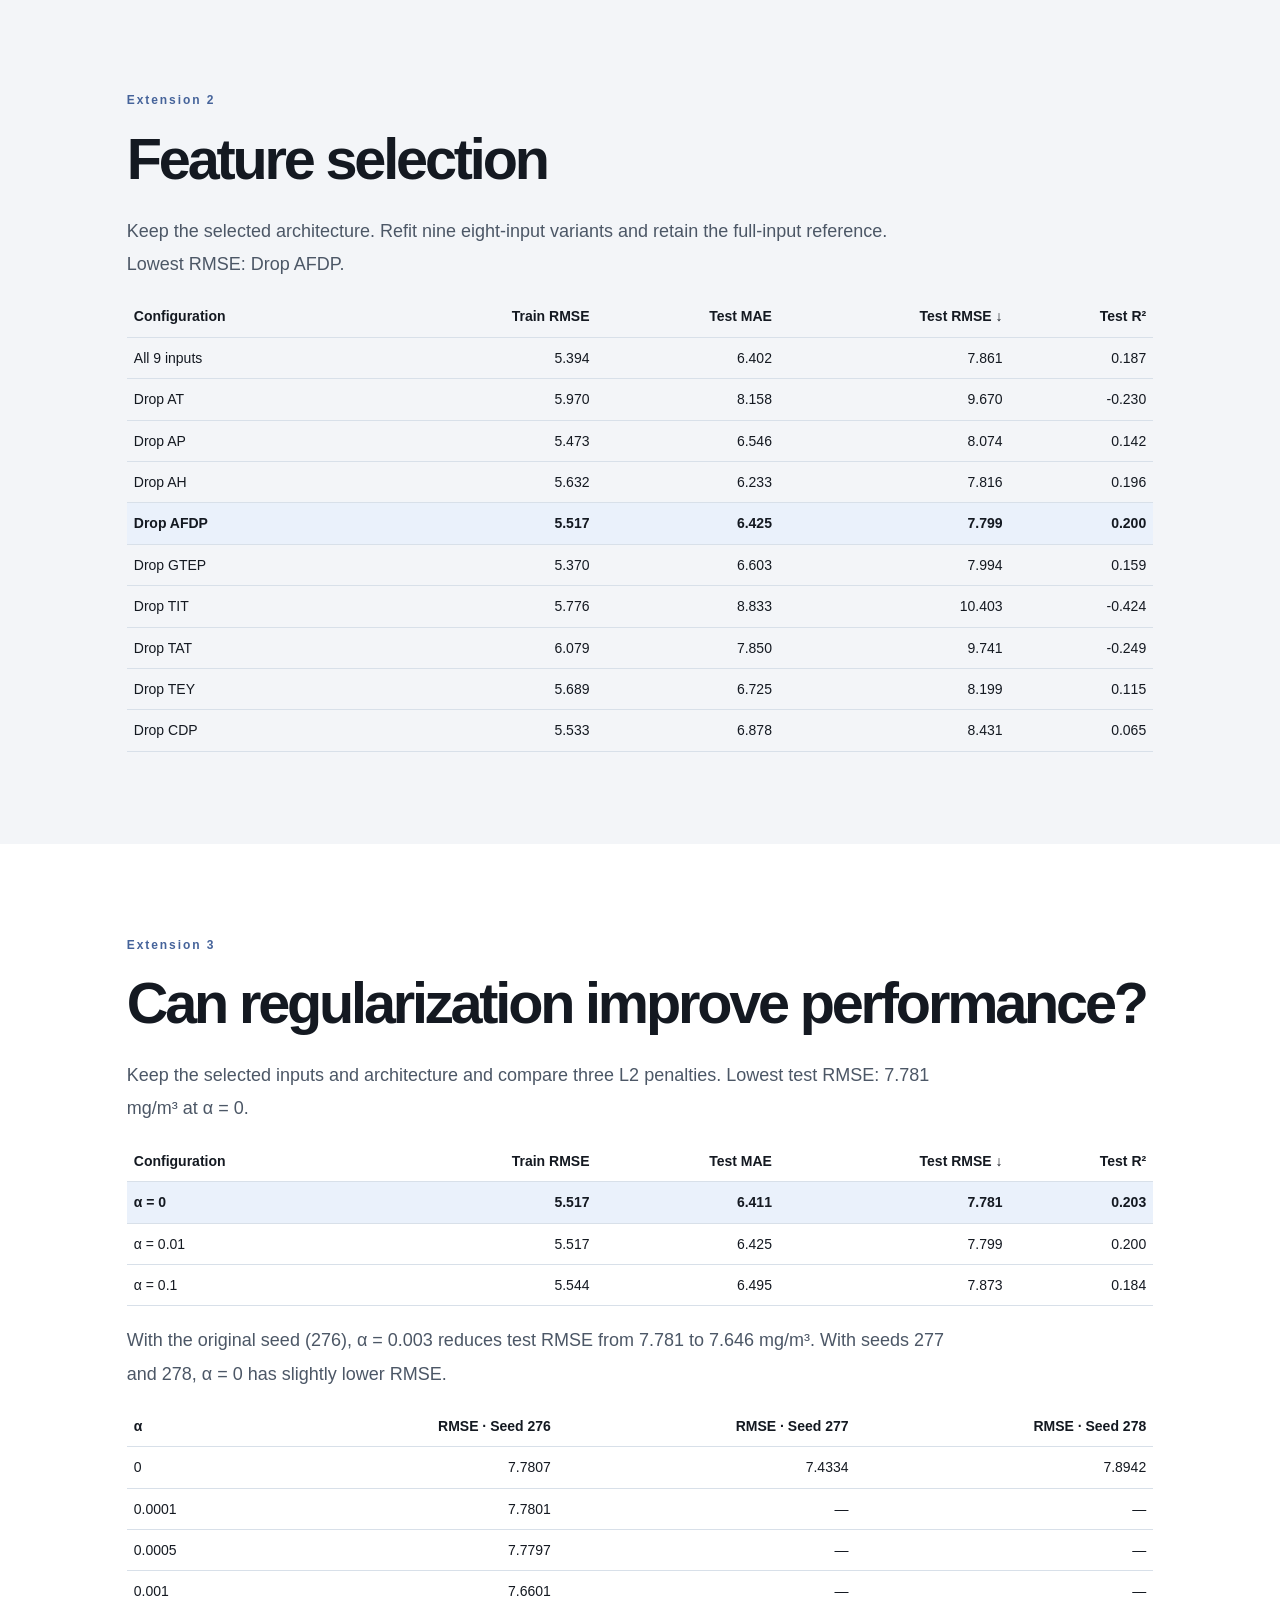
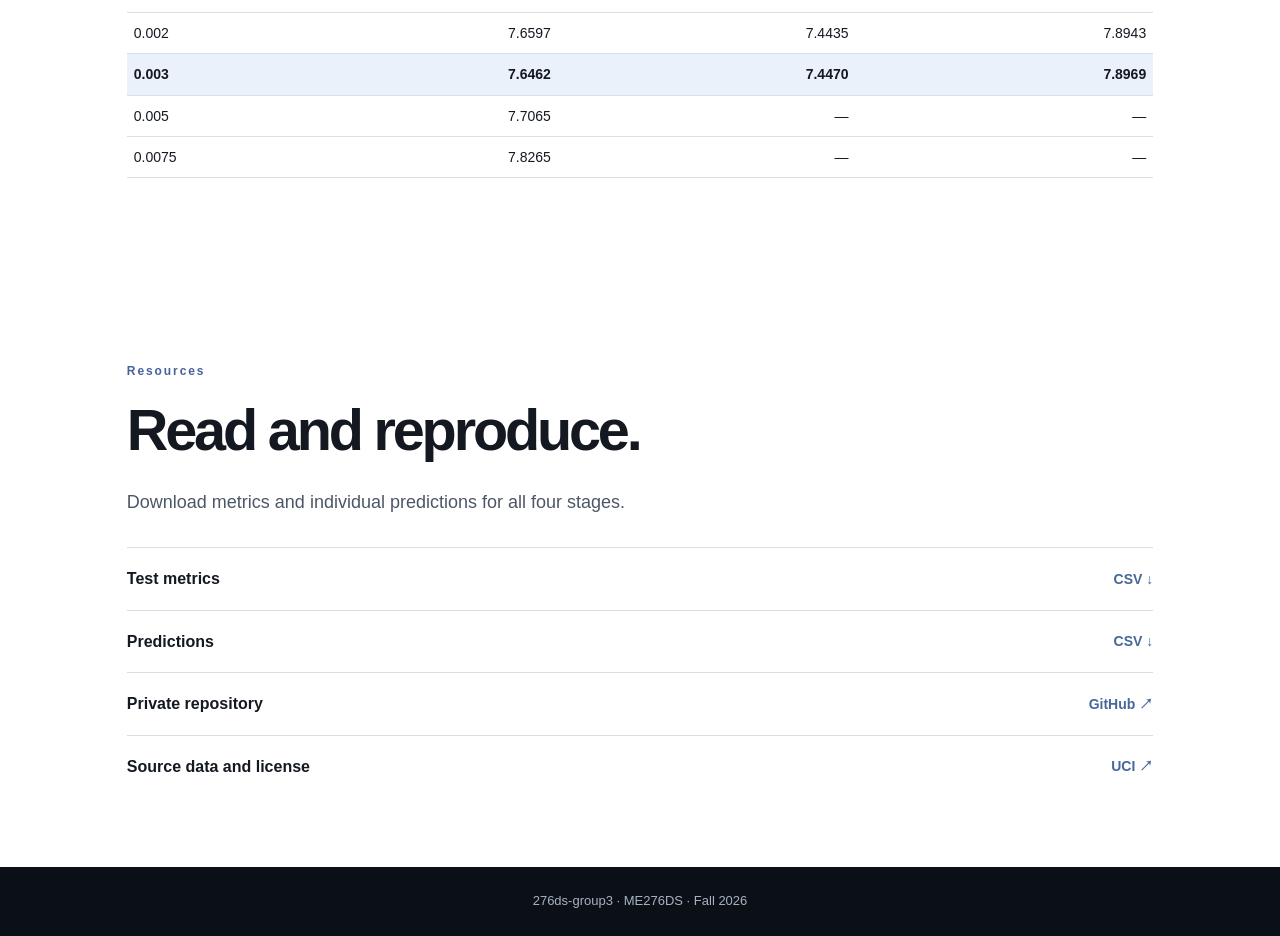
==== commit e9f5974c: "Compare weak L2 penalties and report seed sensitivity" ====
--- a/website/index.html
+++ b/website/index.html
@@ -1,5 +1,5 @@
 <!doctype html>
-<html lang="zh-CN"><head><meta charset="utf-8"><meta name="viewport" content="width=device-width, initial-scale=1"><meta name="theme-color" content="#070a11"><meta name="description" content="276ds-group3 使用五年真实燃气轮机数据，研究九种传感器读数与氮氧化物排放。"><title>燃气轮机 NOₓ 排放预测 · 276ds-group3</title><link rel="stylesheet" href="style.css"><script defer src="particles.js"></script><script defer src="staged-data.js"></script><script defer src="language.js"></script><script defer src="staged.js"></script></head>
+<html lang="zh-CN"><head><meta charset="utf-8"><meta name="viewport" content="width=device-width, initial-scale=1"><meta name="theme-color" content="#070a11"><meta name="description" content="276ds-group3 使用五年真实燃气轮机数据，研究九种传感器读数与氮氧化物排放。"><title>燃气轮机 NOₓ 排放预测 · 276ds-group3</title><link rel="stylesheet" href="style.css"><script defer src="particles.js"></script><script defer src="staged-data.js"></script><script defer src="language.js"></script><script defer src="weak-l2-data.js"></script><script defer src="staged.js"></script></head>
 <body><header><nav><a class="brand" href="#top"><i></i> 276ds-group3</a><div><a href="#study">数据</a><a href="#comparison">实验结果</a><select id="language" aria-label="Language"><option value="en">English</option><option value="zh">中文</option></select></div></nav></header>
 <main><section id="top" class="hero"><canvas id="particles" aria-hidden="true"></canvas><div class="hero-in"><p class="eyebrow">UC BERKELEY　 /　 ME276DS</p><h1>燃气轮机<br><span>NO<sub>x</sub> 排放预测</span></h1><p class="lead">用九项运行读数，估计同一小时的氮氧化物浓度。<br>五年观测，四个阶段。</p><div class="actions"><a class="pill light" href="#comparison">查看实验结果 ↓</a><a class="pill ghost" href="staged_metrics.csv">下载测试指标 ↓</a></div><p class="authors">Jiawei Xia · Rongqian Zhang · Bowen Xie · Zhuoqun Yang</p></div></section>
 <section class="wrap intro" id="study">
@@ -21,5 +21,5 @@
 </div></section>
 <section class="wrap" id="architecture"><div class="kicker" data-copy="ext1"></div><h2 data-copy="architecture"></h2><p class="desc" id="architecture-copy"></p><div id="architecture-results"></div></section>
 <section class="band" id="features"><div class="wrap"><div class="kicker" data-copy="ext2"></div><h2 data-copy="inputs"></h2><p class="desc" id="inputs-copy"></p><div id="inputs-results"></div></div></section>
-<section class="wrap" id="regularization"><div class="kicker" data-copy="ext3"></div><h2 data-copy="l2"></h2><p class="desc" id="l2-copy"></p><div id="l2-results"></div></section>
+<section class="wrap" id="regularization"><div class="kicker" data-copy="ext3"></div><h2 data-copy="l2"></h2><p class="desc" id="l2-copy"></p><div id="l2-results"></div><p id="weak-l2-copy" class="desc study-copy"></p><div id="weak-l2-results"></div></section>
 <section class="wrap finish" id="resources"><div class="kicker">研究资料</div><h2>阅读与复现。</h2><p class="desc">下载四个阶段的指标与逐条预测。</p><div class="resource-links"><a href="staged_metrics.csv">测试指标 <span>CSV ↓</span></a><a href="staged_predictions.csv">逐条预测 <span>CSV ↓</span></a><a href="https://github.com/HARROLDX/Me276ds-turbine-project">私有代码仓库 <span>GitHub ↗</span></a><a href="https://archive.ics.uci.edu/dataset/551/gas+turbine+co+and+nox+emission+data+set">原始数据与许可 <span>UCI ↗</span></a></div></section></main><footer>276ds-group3　·　ME276DS　·　2026 秋季</footer></body></html>
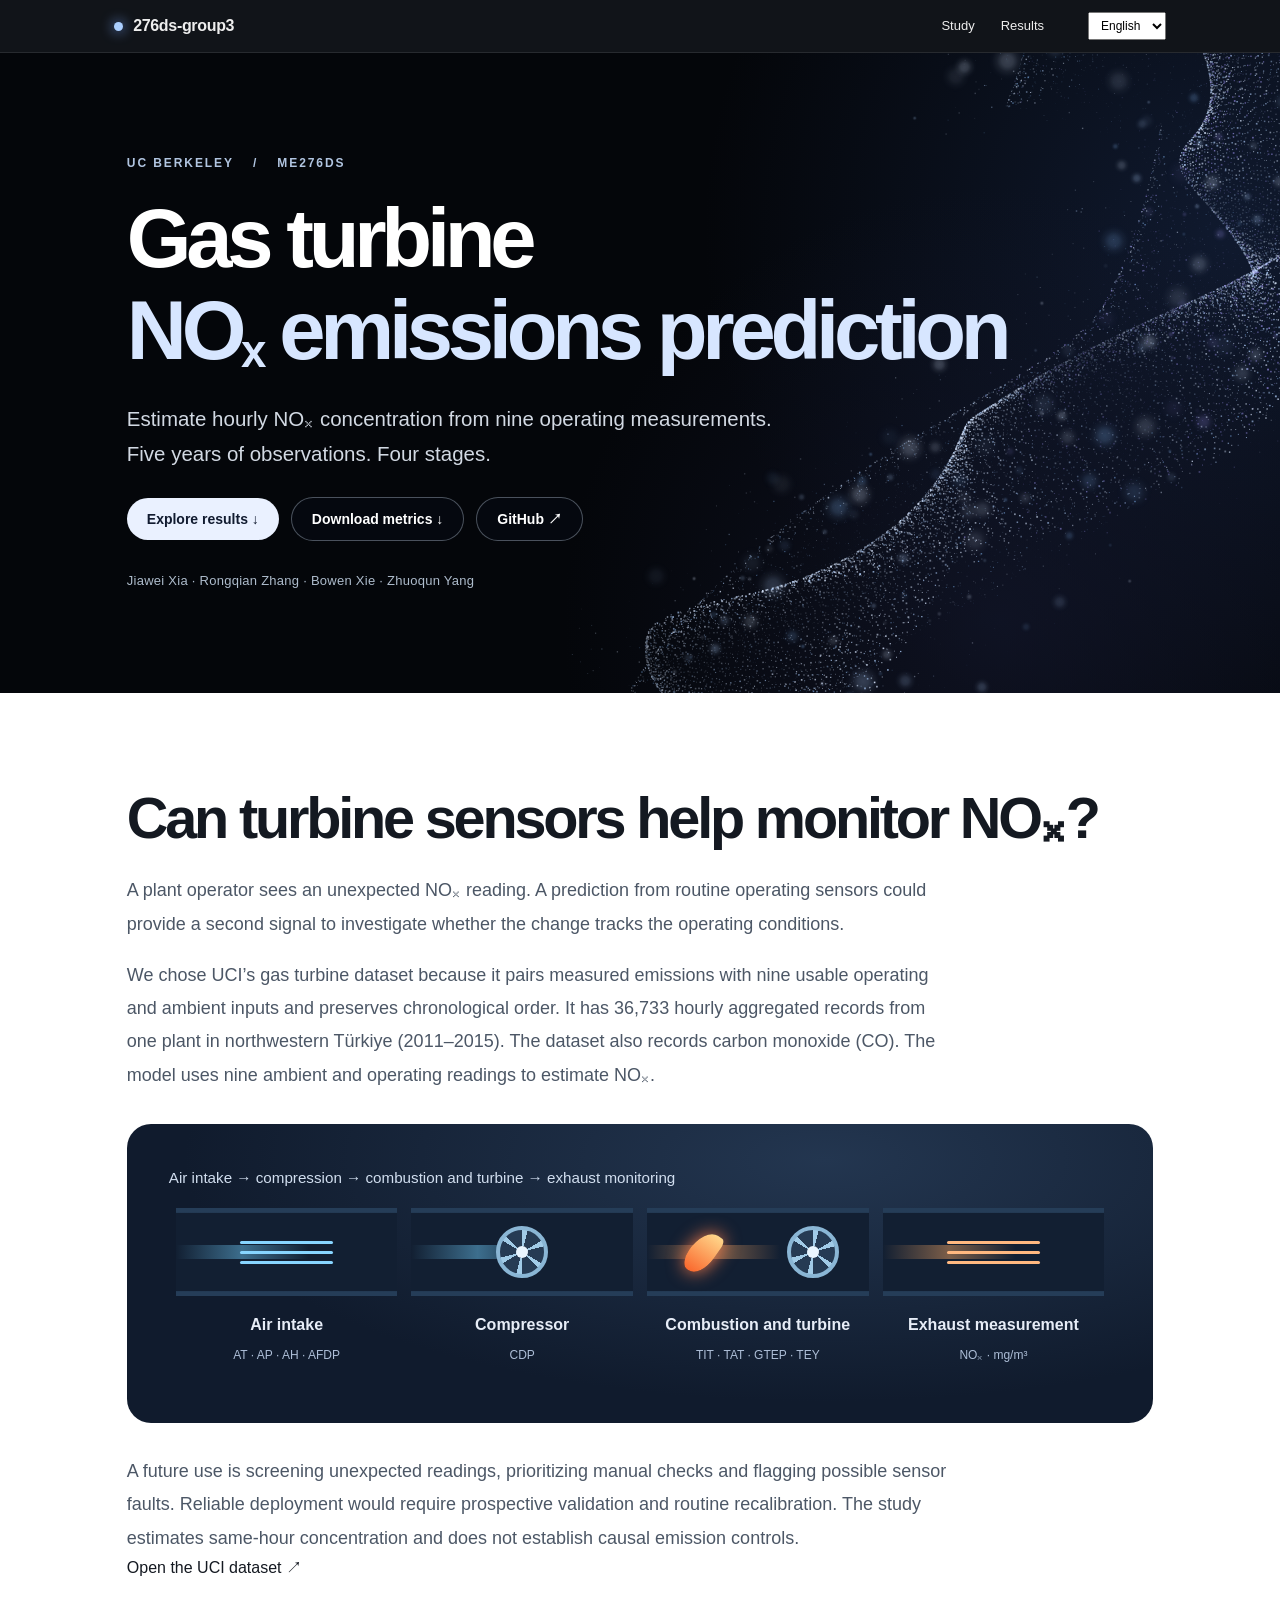
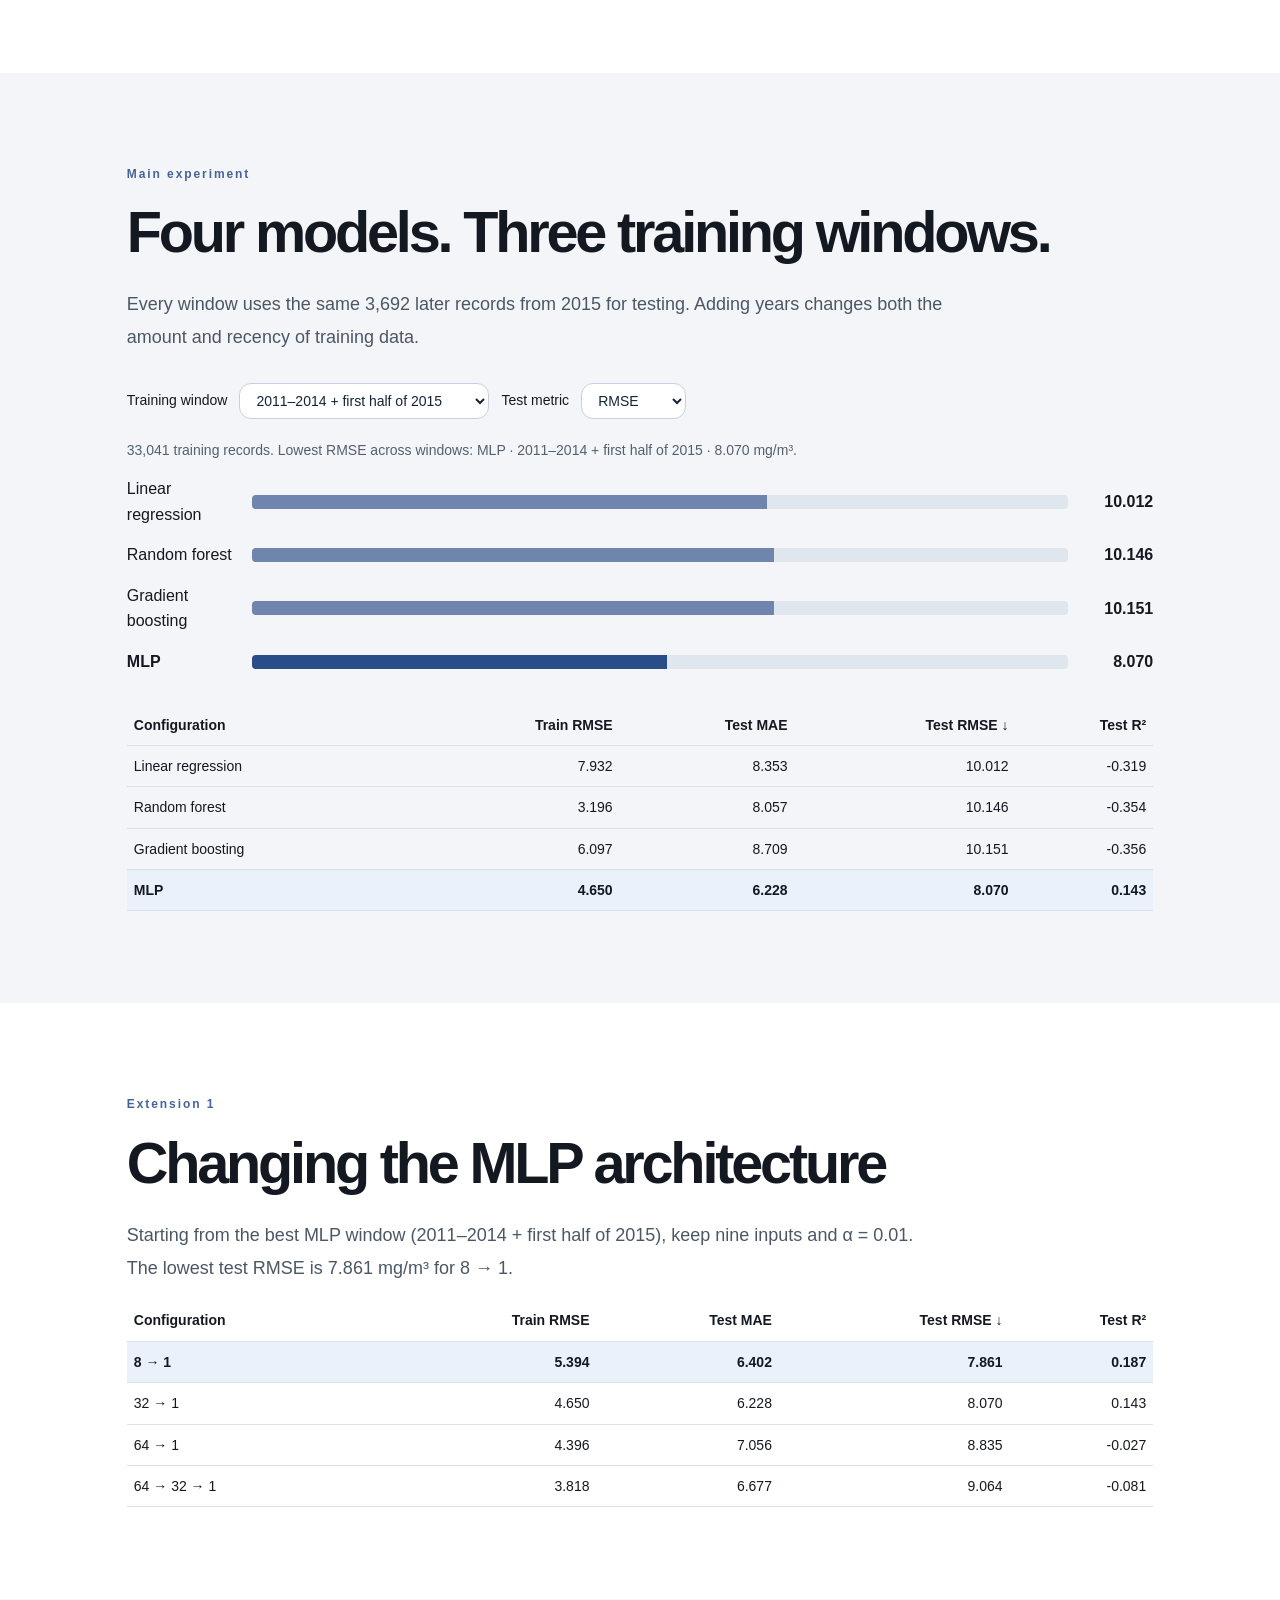
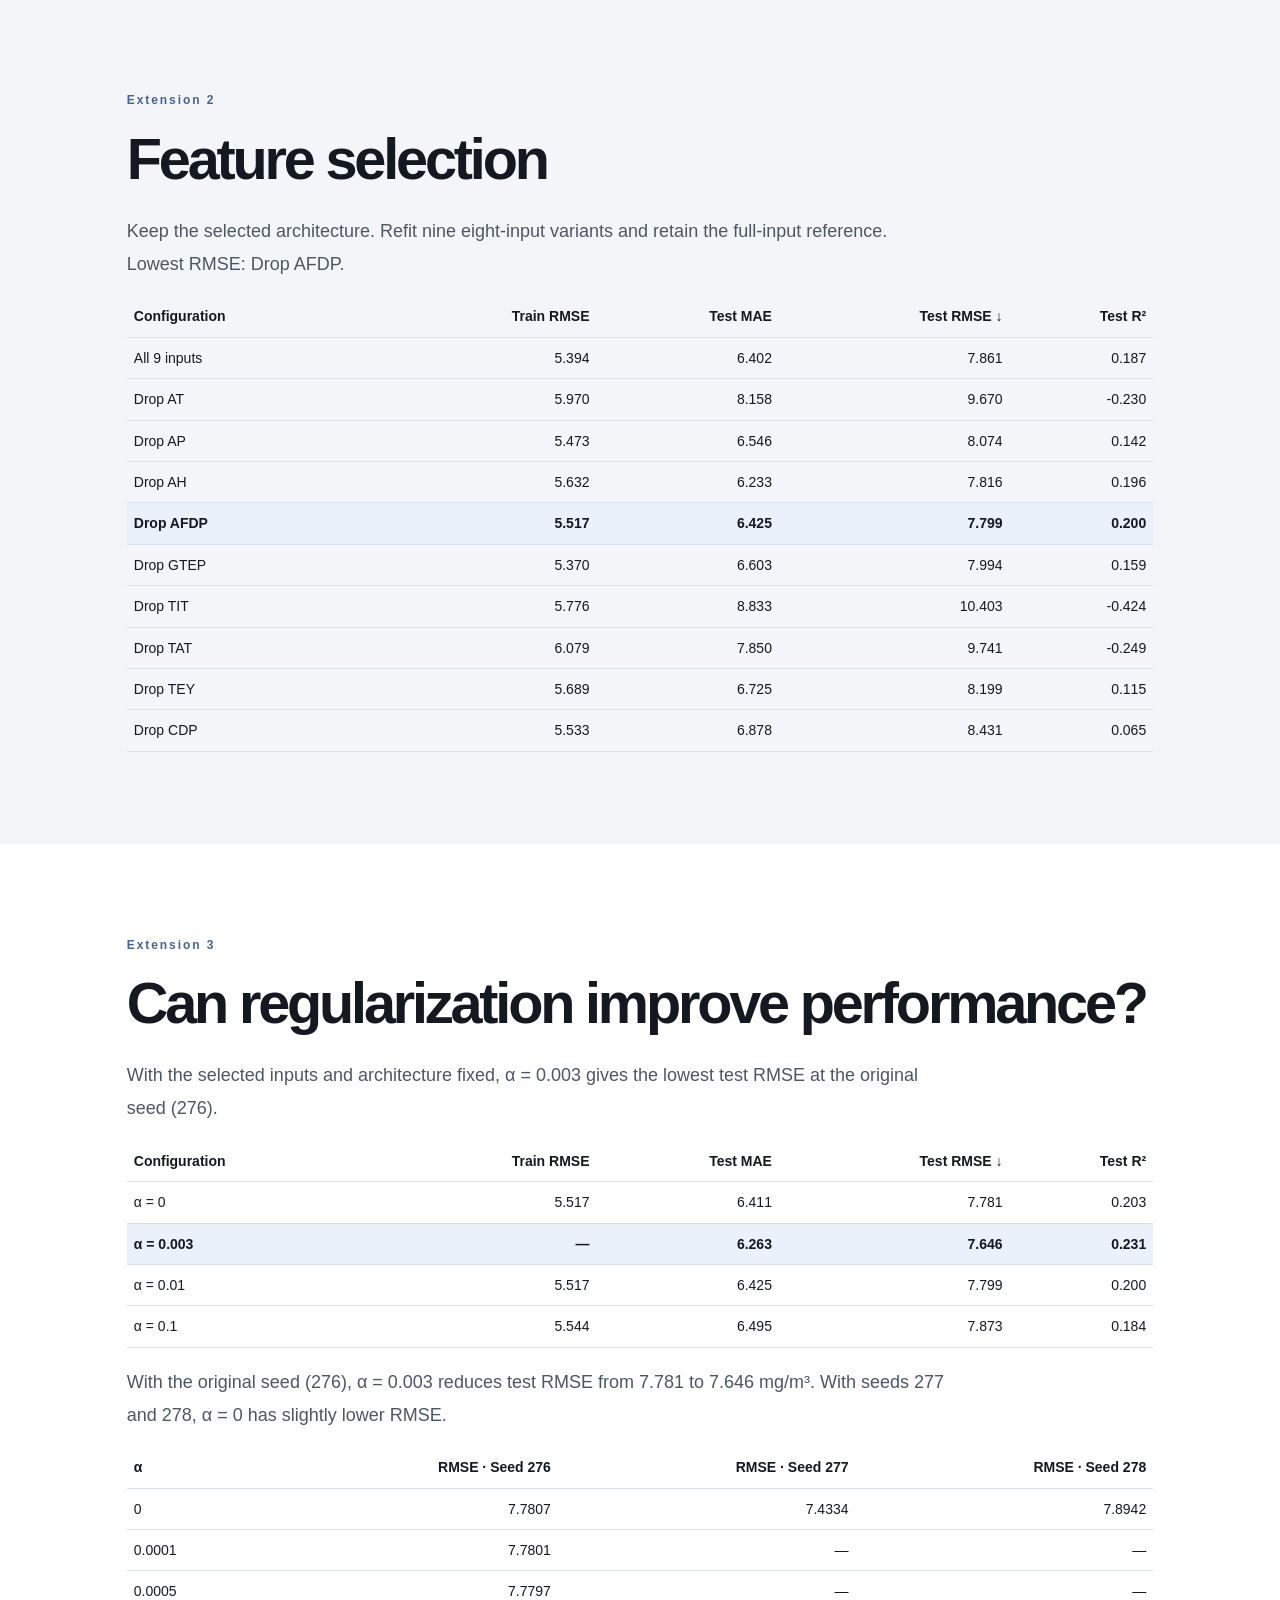
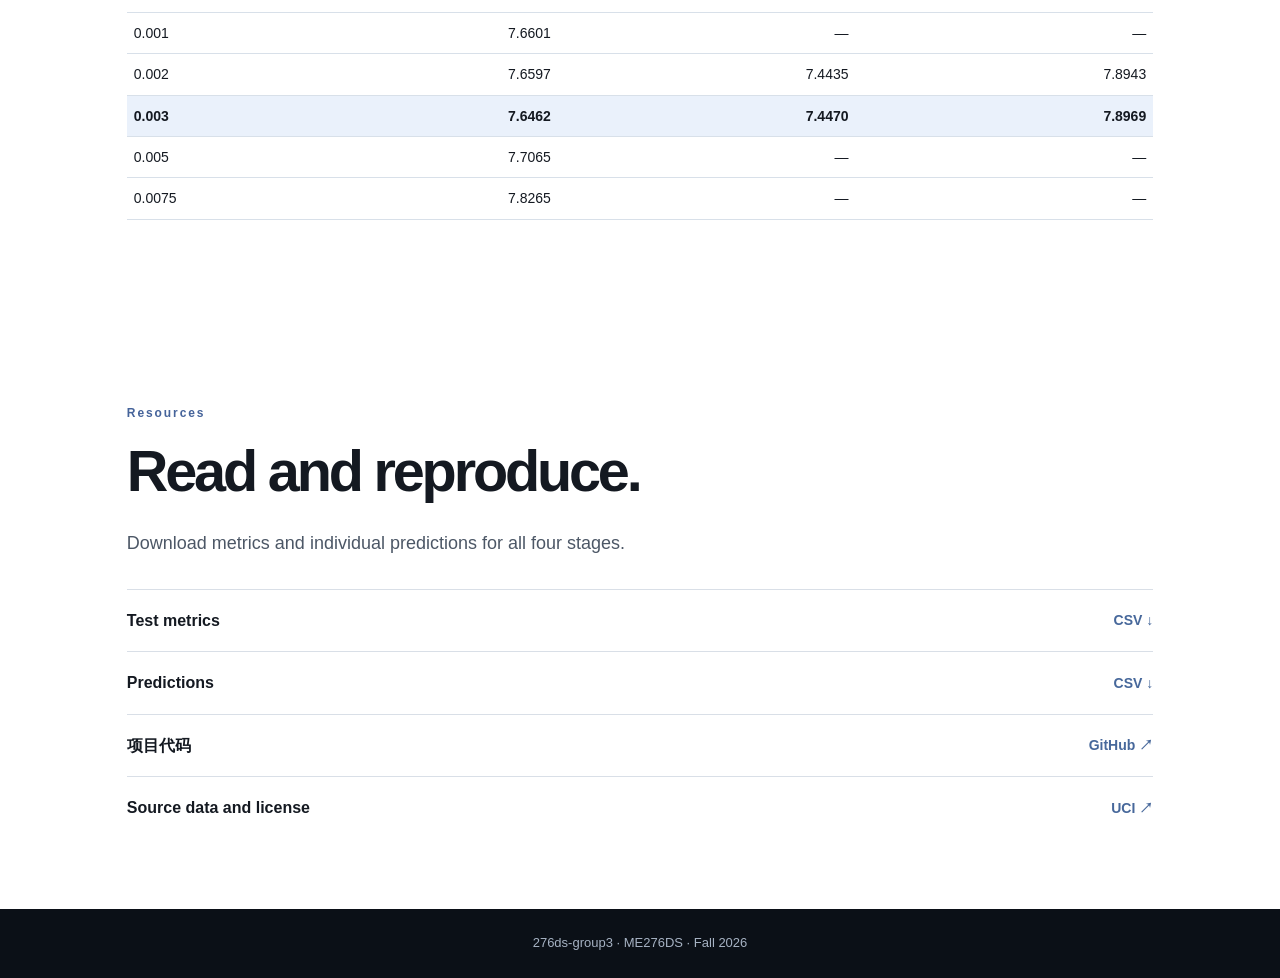
==== commit 3fbf7f53: "Point to the new project site and deliver reports separately" ====
--- a/website/index.html
+++ b/website/index.html
@@ -1,7 +1,7 @@
 <!doctype html>
 <html lang="zh-CN"><head><meta charset="utf-8"><meta name="viewport" content="width=device-width, initial-scale=1"><meta name="theme-color" content="#070a11"><meta name="description" content="276ds-group3 使用五年真实燃气轮机数据，研究九种传感器读数与氮氧化物排放。"><title>燃气轮机 NOₓ 排放预测 · 276ds-group3</title><link rel="stylesheet" href="style.css"><script defer src="particles.js"></script><script defer src="staged-data.js"></script><script defer src="language.js"></script><script defer src="weak-l2-data.js"></script><script defer src="staged.js"></script></head>
 <body><header><nav><a class="brand" href="#top"><i></i> 276ds-group3</a><div><a href="#study">数据</a><a href="#comparison">实验结果</a><select id="language" aria-label="Language"><option value="en">English</option><option value="zh">中文</option></select></div></nav></header>
-<main><section id="top" class="hero"><canvas id="particles" aria-hidden="true"></canvas><div class="hero-in"><p class="eyebrow">UC BERKELEY　 /　 ME276DS</p><h1>燃气轮机<br><span>NO<sub>x</sub> 排放预测</span></h1><p class="lead">用九项运行读数，估计同一小时的氮氧化物浓度。<br>五年观测，四个阶段。</p><div class="actions"><a class="pill light" href="#comparison">查看实验结果 ↓</a><a class="pill ghost" href="staged_metrics.csv">下载测试指标 ↓</a></div><p class="authors">Jiawei Xia · Rongqian Zhang · Bowen Xie · Zhuoqun Yang</p></div></section>
+<main><section id="top" class="hero"><canvas id="particles" aria-hidden="true"></canvas><div class="hero-in"><p class="eyebrow">UC BERKELEY　 /　 ME276DS</p><h1>燃气轮机<br><span>NO<sub>x</sub> 排放预测</span></h1><p class="lead">用九项运行读数，估计同一小时的氮氧化物浓度。<br>五年观测，四个阶段。</p><div class="actions"><a class="pill light" href="#comparison">查看实验结果 ↓</a><a class="pill ghost" href="staged_metrics.csv">下载测试指标 ↓</a><a class="pill ghost" href="https://github.com/HARROLDX/Me276ds-turbine-project">GitHub ↗</a></div><p class="authors">Jiawei Xia · Rongqian Zhang · Bowen Xie · Zhuoqun Yang</p></div></section>
 <section class="wrap intro" id="study">
 <h2 data-copy="story"></h2><p class="desc" data-copy="motivation"></p><p class="desc study-copy" data-copy="dataset"></p>
 <figure class="turbine-diagram">
@@ -22,4 +22,4 @@
 <section class="wrap" id="architecture"><div class="kicker" data-copy="ext1"></div><h2 data-copy="architecture"></h2><p class="desc" id="architecture-copy"></p><div id="architecture-results"></div></section>
 <section class="band" id="features"><div class="wrap"><div class="kicker" data-copy="ext2"></div><h2 data-copy="inputs"></h2><p class="desc" id="inputs-copy"></p><div id="inputs-results"></div></div></section>
 <section class="wrap" id="regularization"><div class="kicker" data-copy="ext3"></div><h2 data-copy="l2"></h2><p class="desc" id="l2-copy"></p><div id="l2-results"></div><p id="weak-l2-copy" class="desc study-copy"></p><div id="weak-l2-results"></div></section>
-<section class="wrap finish" id="resources"><div class="kicker">研究资料</div><h2>阅读与复现。</h2><p class="desc">下载四个阶段的指标与逐条预测。</p><div class="resource-links"><a href="staged_metrics.csv">测试指标 <span>CSV ↓</span></a><a href="staged_predictions.csv">逐条预测 <span>CSV ↓</span></a><a href="https://github.com/HARROLDX/Me276ds-turbine-project">私有代码仓库 <span>GitHub ↗</span></a><a href="https://archive.ics.uci.edu/dataset/551/gas+turbine+co+and+nox+emission+data+set">原始数据与许可 <span>UCI ↗</span></a></div></section></main><footer>276ds-group3　·　ME276DS　·　2026 秋季</footer></body></html>
+<section class="wrap finish" id="resources"><div class="kicker">研究资料</div><h2>阅读与复现。</h2><p class="desc">下载四个阶段的指标与逐条预测。</p><div class="resource-links"><a href="staged_metrics.csv">测试指标 <span>CSV ↓</span></a><a href="staged_predictions.csv">逐条预测 <span>CSV ↓</span></a><a href="https://github.com/HARROLDX/Me276ds-turbine-project">项目代码 <span>GitHub ↗</span></a><a href="https://archive.ics.uci.edu/dataset/551/gas+turbine+co+and+nox+emission+data+set">原始数据与许可 <span>UCI ↗</span></a></div></section></main><footer>276ds-group3　·　ME276DS　·　2026 秋季</footer></body></html>
